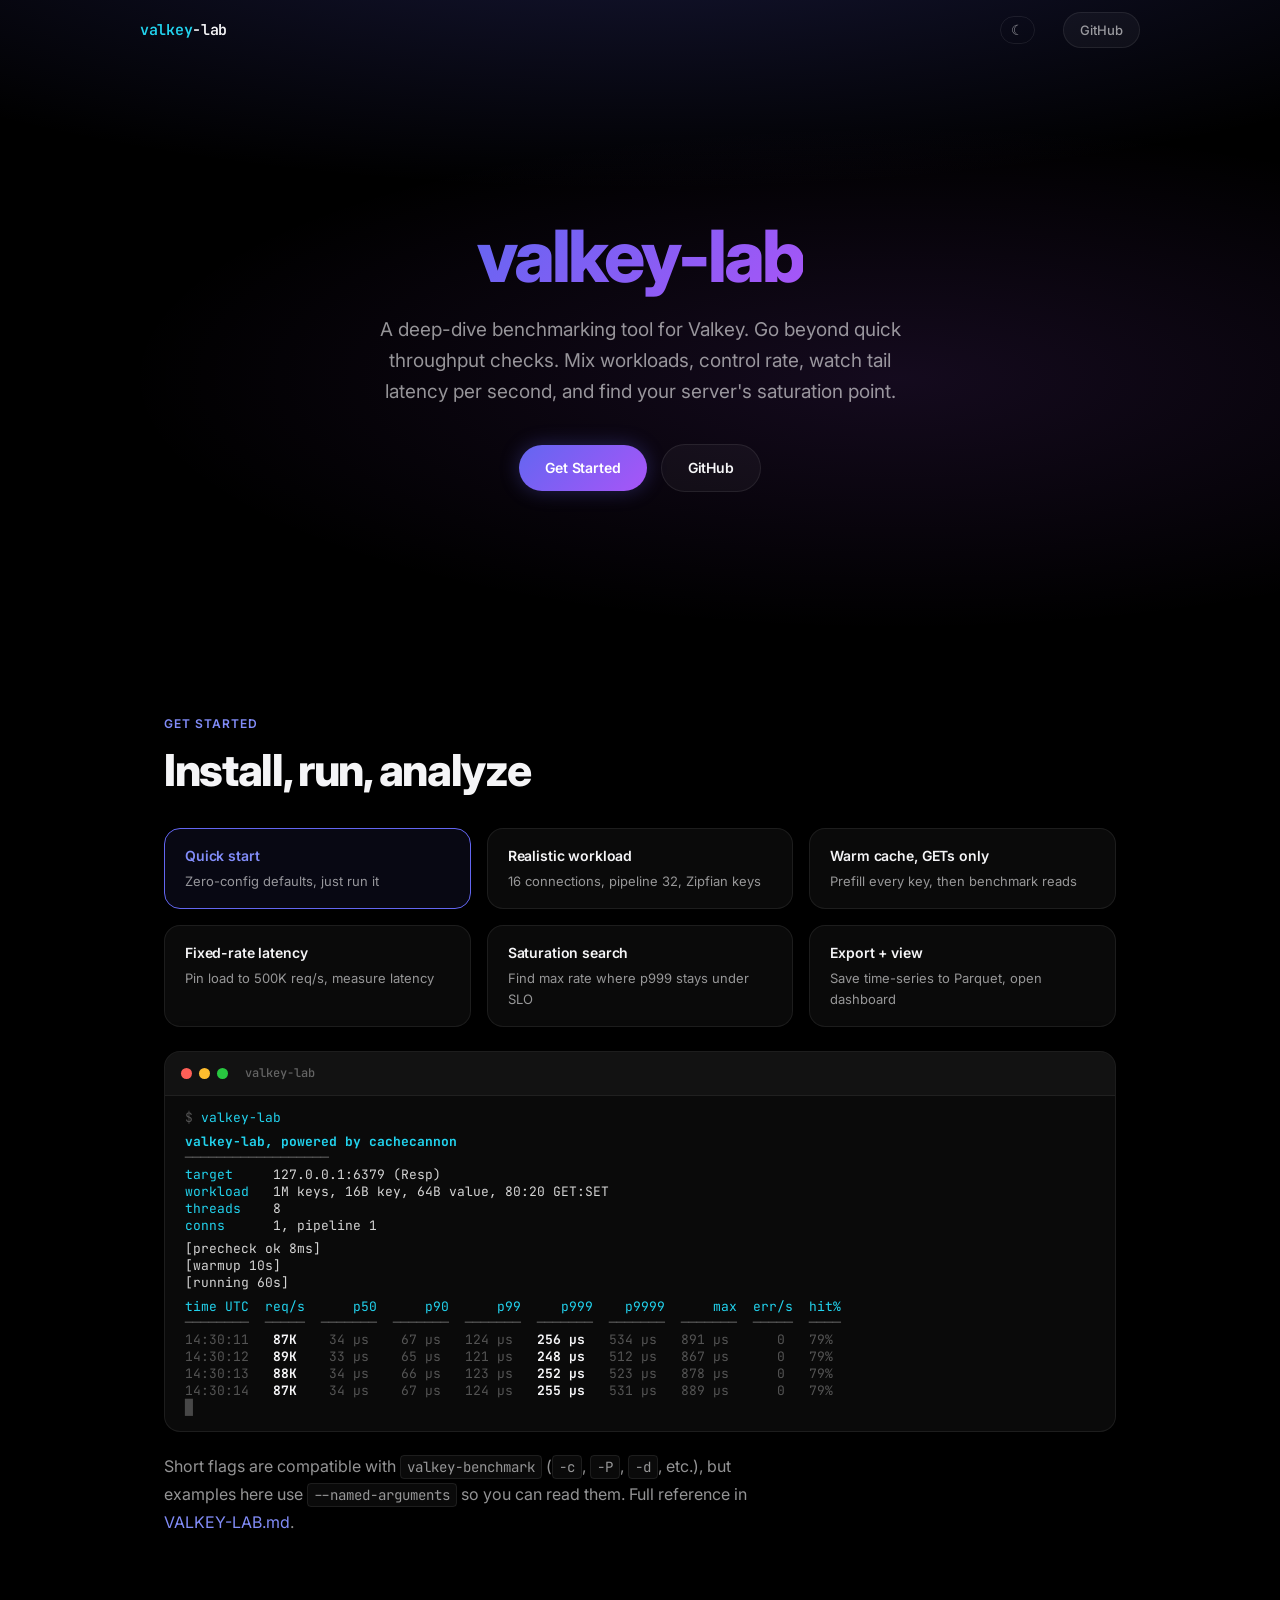
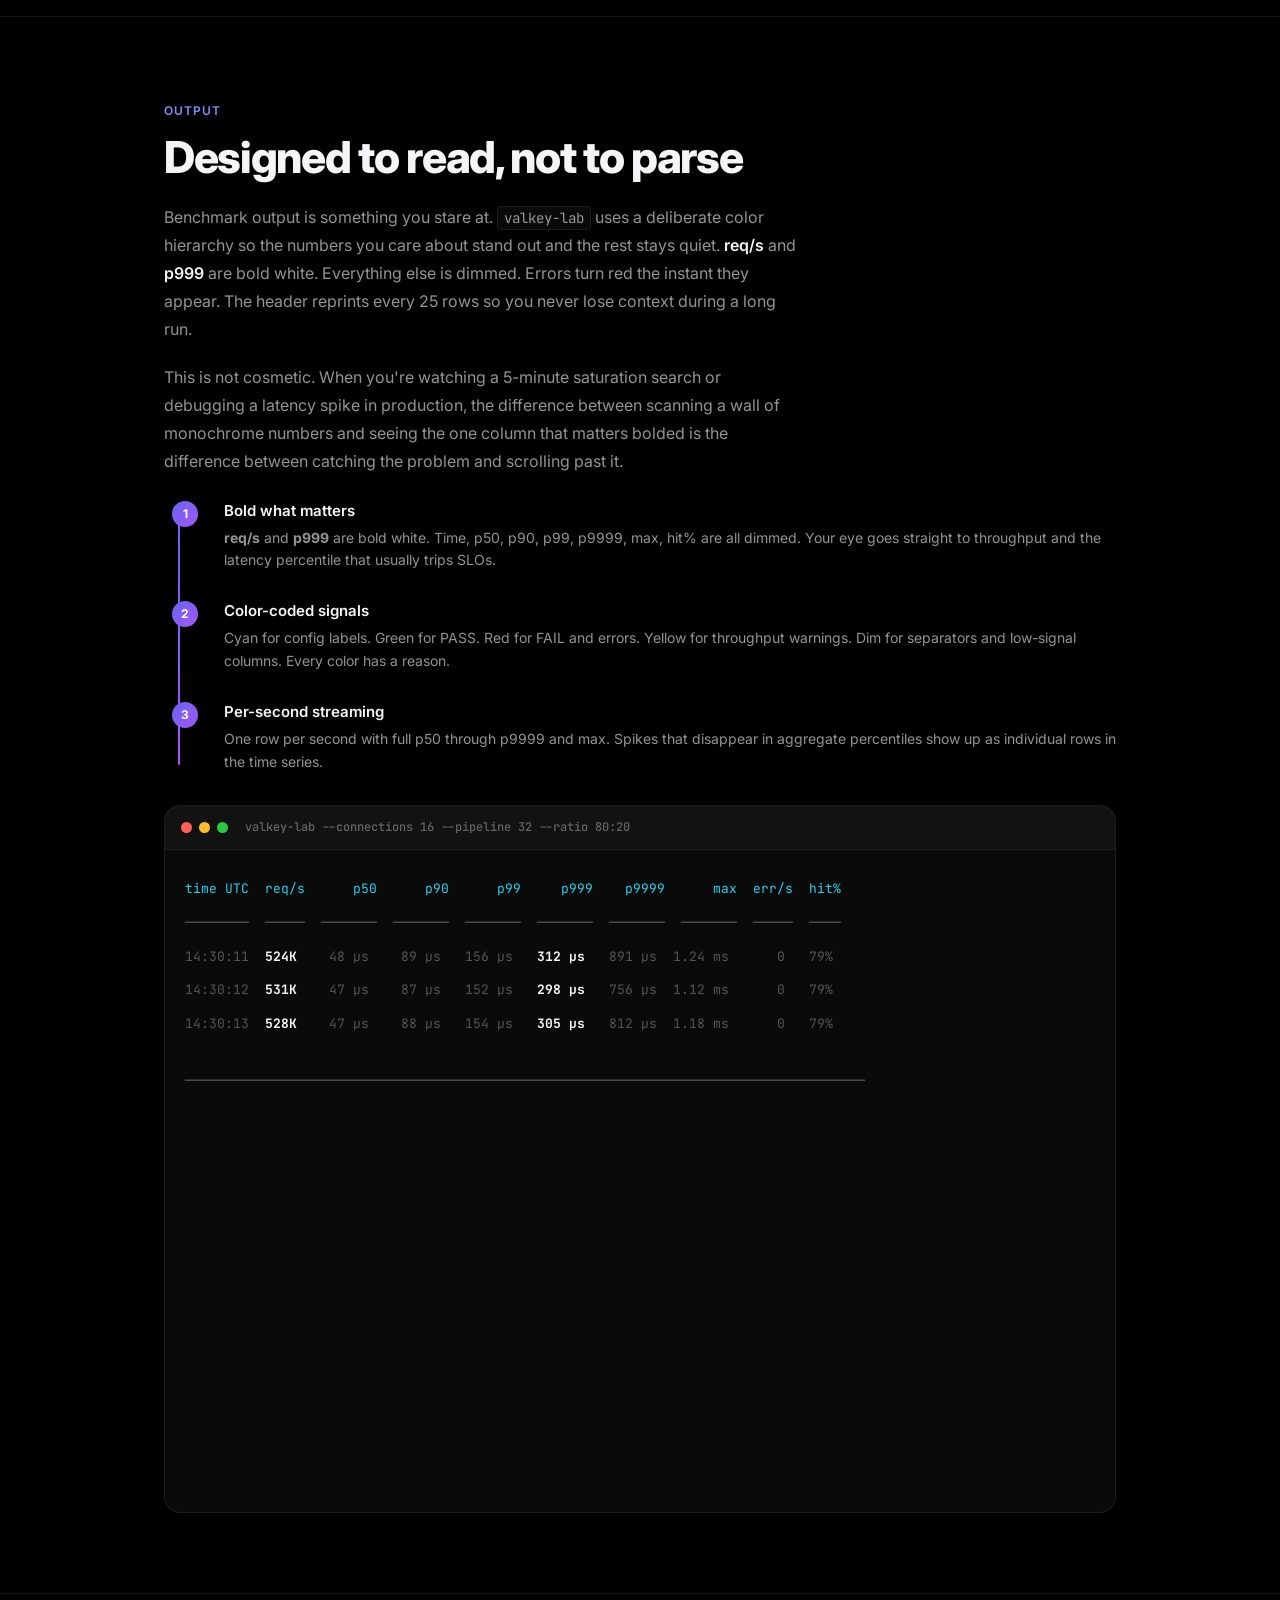
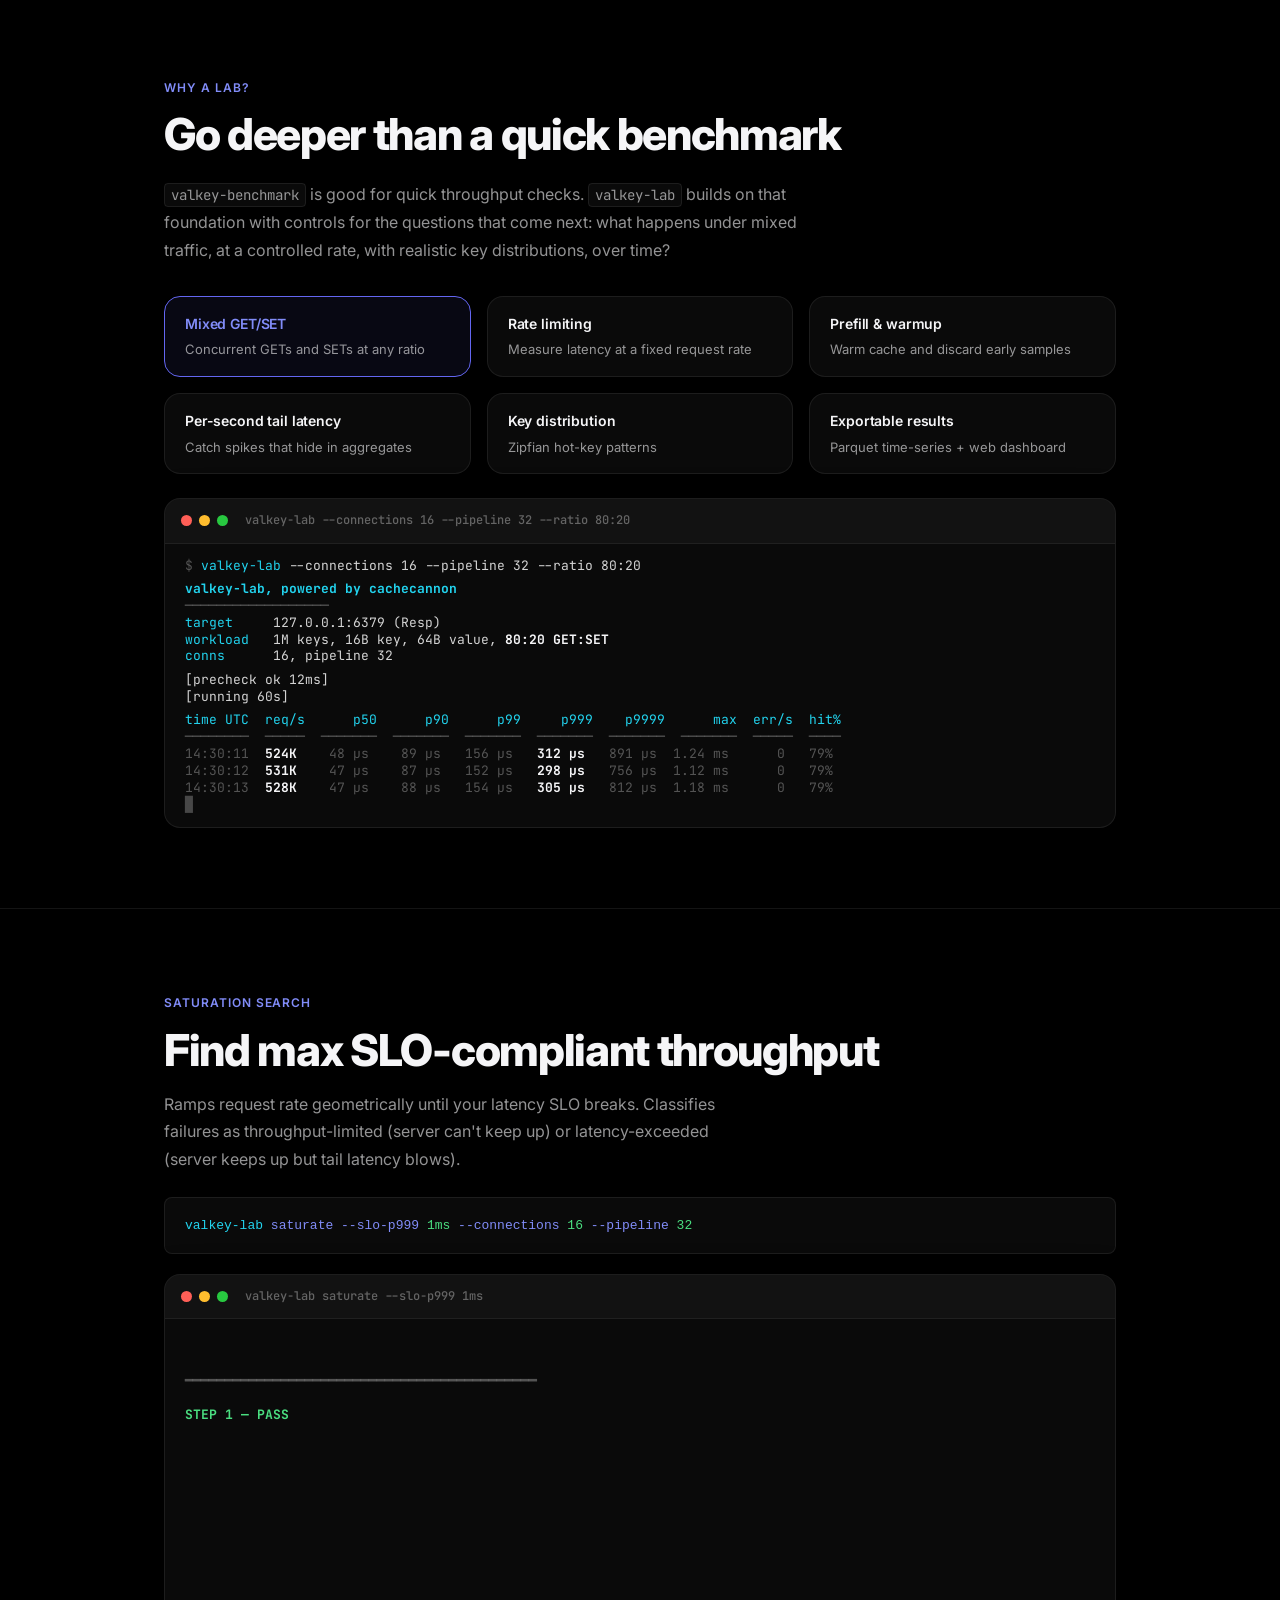
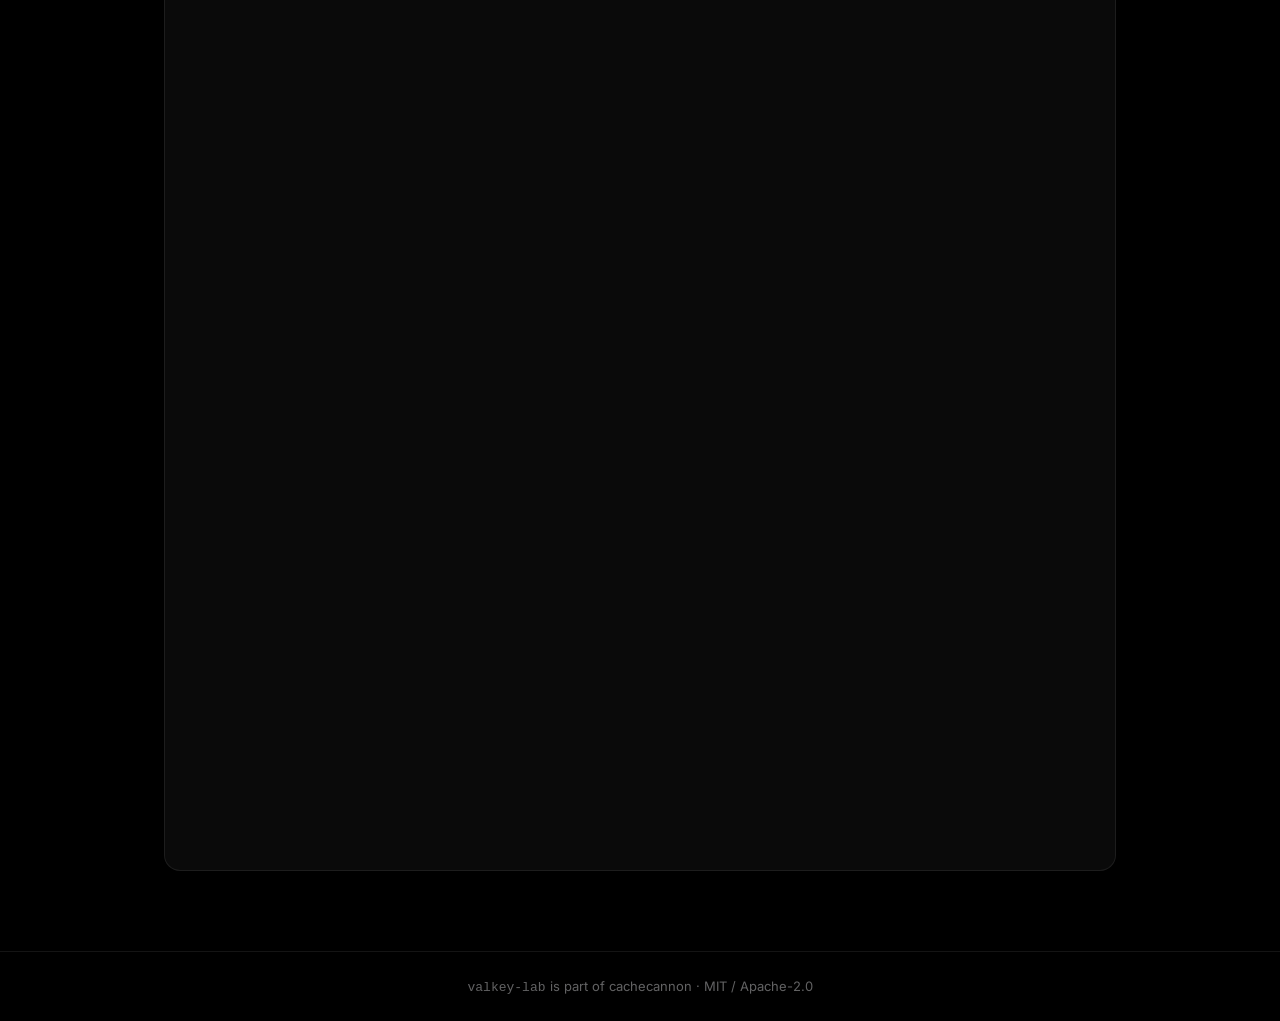
==== docs/index.html @ ae6a19c8 "restore nav with logo, theme toggle, and GitHub link (no section links)" ====
<!DOCTYPE html>
<html lang="en" data-theme="dark">
<head>
  <meta charset="UTF-8" />
  <meta name="viewport" content="width=device-width, initial-scale=1.0" />
  <title>valkey-lab</title>
  <link rel="icon" type="image/png" sizes="32x32" href="favicon.png" />
  <meta name="description" content="Deep-dive benchmarking tool for Valkey. Mixed workloads, rate control, saturation search, per-second tail latency, and exportable results." />
  <link rel="preconnect" href="https://fonts.googleapis.com" />
  <link rel="preconnect" href="https://fonts.gstatic.com" crossorigin />
  <link href="https://fonts.googleapis.com/css2?family=Inter:wght@400;500;600;700;800&family=JetBrains+Mono:wght@400;500;600;700&display=swap" rel="stylesheet" />
  <link rel="stylesheet" href="styles.css" />
</head>
<body>

<!-- Nav -->
<nav class="nav" id="nav">
  <div class="nav-inner">
    <a href="#" class="nav-logo"><span class="accent">valkey</span>-lab</a>
    <div class="nav-links">
      <button id="theme-toggle" aria-label="Toggle theme">&#9790;</button>
      <a href="https://github.com/cachecannon/cachecannon" class="nav-github" target="_blank" rel="noopener">GitHub</a>
    </div>
  </div>
</nav>

<!-- ============ Hero ============ -->
<section class="hero">
  <div class="hero-gradient"></div>
  <div class="hero-content">
    <h1 class="fade-up"><span class="gradient-text">valkey-lab</span></h1>
    <p class="hero-subtitle fade-up">
      A deep-dive benchmarking tool for Valkey.
      Go beyond quick throughput checks. Mix workloads, control rate,
      watch tail latency per second, and find your server's saturation point.
    </p>
    <div class="hero-actions fade-up">
      <a href="#try-it" class="btn btn-primary">Get Started</a>
      <a href="https://github.com/cachecannon/cachecannon" class="btn btn-secondary" target="_blank" rel="noopener">GitHub</a>
    </div>
  </div>
</section>

<!-- ============ Try It ============ -->
<section class="section" id="try-it">
  <div class="container">
    <span class="section-tag fade-up">Get Started</span>
    <h2 class="section-title fade-up">Install, run, analyze</h2>

    <!-- Scenario picker cards -->
    <div class="bento-grid scenario-grid" style="margin-top: 2rem;">
      <div class="bento-card scenario-card active fade-up" data-scenario="default">
        <h3>Quick start</h3>
        <p>Zero-config defaults, just run it</p>
      </div>
      <div class="bento-card scenario-card fade-up" data-scenario="zipf">
        <h3>Realistic workload</h3>
        <p>16 connections, pipeline 32, Zipfian keys</p>
      </div>
      <div class="bento-card scenario-card fade-up" data-scenario="prefill">
        <h3>Warm cache, GETs only</h3>
        <p>Prefill every key, then benchmark reads</p>
      </div>
      <div class="bento-card scenario-card fade-up" data-scenario="ratelimit">
        <h3>Fixed-rate latency</h3>
        <p>Pin load to 500K req/s, measure latency</p>
      </div>
      <div class="bento-card scenario-card fade-up" data-scenario="saturate">
        <h3>Saturation search</h3>
        <p>Find max rate where p999 stays under SLO</p>
      </div>
      <div class="bento-card scenario-card fade-up" data-scenario="export">
        <h3>Export + view</h3>
        <p>Save time-series to Parquet, open dashboard</p>
      </div>
    </div>

    <!-- Interactive terminal (content swapped by JS) -->
    <div class="terminal fade-up" id="scenario-terminal" style="margin-top: 1.5rem;">
      <div class="terminal-bar">
        <span class="terminal-dot r"></span>
        <span class="terminal-dot y"></span>
        <span class="terminal-dot g"></span>
        <span class="terminal-title" id="scenario-title">~/bench</span>
      </div>
      <div class="terminal-body" id="scenario-body"></div>
    </div>

    <div class="prose fade-up" style="margin-top: 1.25rem;">
      <p>
        Short flags are compatible with <code>valkey-benchmark</code> (<code>-c</code>,
        <code>-P</code>, <code>-d</code>, etc.), but examples here use
        <code>--named-arguments</code> so you can read them. Full reference in
        <a href="https://github.com/ksmotiv8/cachecannon/blob/rename-valkey-lab/VALKEY-LAB.md" style="color: var(--accent-light);">VALKEY-LAB.md</a>.
      </p>
    </div>
  </div>
</section>

<div class="divider"></div>

<!-- ============ Output: Designed to Read ============ -->
<section class="section" id="output">
  <div class="container">
    <span class="section-tag fade-up">Output</span>
    <h2 class="section-title fade-up">Designed to read, not to parse</h2>

    <div class="prose fade-up" style="margin-top: 1.25rem;">
      <p>
        Benchmark output is something you stare at. <code>valkey-lab</code> uses a deliberate
        color hierarchy so the numbers you care about stand out and the rest stays
        quiet. <strong>req/s</strong> and <strong>p999</strong> are bold white.
        Everything else is dimmed. Errors turn red the instant they appear.
        The header reprints every 25 rows so you never lose context during a long run.
      </p>
      <p>
        This is not cosmetic. When you're watching a 5-minute saturation search or
        debugging a latency spike in production, the difference between scanning
        a wall of monochrome numbers and seeing the one column that matters bolded
        is the difference between catching the problem and scrolling past it.
      </p>
    </div>

    <div class="step-timeline fade-up">
      <div class="step-item" data-step="1">
        <h3>Bold what matters</h3>
        <p><strong>req/s</strong> and <strong>p999</strong> are bold white. Time, p50, p90, p99, p9999, max, hit% are all dimmed. Your eye goes straight to throughput and the latency percentile that usually trips SLOs.</p>
      </div>
      <div class="step-item" data-step="2">
        <h3>Color-coded signals</h3>
        <p>Cyan for config labels. Green for PASS. Red for FAIL and errors. Yellow for throughput warnings. Dim for separators and low-signal columns. Every color has a reason.</p>
      </div>
      <div class="step-item" data-step="3">
        <h3>Per-second streaming</h3>
        <p>One row per second with full p50 through p9999 and max. Spikes that disappear in aggregate percentiles show up as individual rows in the time series.</p>
      </div>
    </div>

    <div class="terminal fade-up" data-animate style="margin-top: 2rem;">
      <div class="terminal-bar">
        <span class="terminal-dot r"></span>
        <span class="terminal-dot y"></span>
        <span class="terminal-dot g"></span>
        <span class="terminal-title">valkey-lab --connections 16 --pipeline 32 --ratio 80:20</span>
      </div>
      <div class="terminal-body">
<span class="line med"><span class="t-cyan">time UTC  req/s      p50      p90      p99     p999    p9999      max  err/s  hit%</span></span>
<span class="line med"><span class="t-dim">────────  ─────  ───────  ───────  ───────  ───────  ───────  ───────  ─────  ────</span></span>
<span class="line med"><span class="t-dim">14:30:11</span>  <span class="t-bold">524K</span>  <span class="t-dim">  48 µs</span>  <span class="t-dim">  89 µs</span>  <span class="t-dim"> 156 µs</span>  <span class="t-bold"> 312 µs</span>  <span class="t-dim"> 891 µs</span>  <span class="t-dim">1.24 ms</span>  <span class="t-dim">    0</span>  <span class="t-dim"> 79%</span></span>
<span class="line med"><span class="t-dim">14:30:12</span>  <span class="t-bold">531K</span>  <span class="t-dim">  47 µs</span>  <span class="t-dim">  87 µs</span>  <span class="t-dim"> 152 µs</span>  <span class="t-bold"> 298 µs</span>  <span class="t-dim"> 756 µs</span>  <span class="t-dim">1.12 ms</span>  <span class="t-dim">    0</span>  <span class="t-dim"> 79%</span></span>
<span class="line med"><span class="t-dim">14:30:13</span>  <span class="t-bold">528K</span>  <span class="t-dim">  47 µs</span>  <span class="t-dim">  88 µs</span>  <span class="t-dim"> 154 µs</span>  <span class="t-bold"> 305 µs</span>  <span class="t-dim"> 812 µs</span>  <span class="t-dim">1.18 ms</span>  <span class="t-dim">    0</span>  <span class="t-dim"> 79%</span></span>
<span class="line med"></span>
<span class="line slow"><span class="t-dim">─────────────────────────────────────────────────────────────────────────────────────</span></span>
<span class="line slow"><span class="t-bold">RESULTS (60s)</span></span>
<span class="line slow"><span class="t-dim">─────────────────────────────────────────────────────────────────────────────────────</span></span>
<span class="line slow"><span class="t-cyan">throughput</span>   <span class="t-bold">531K req/s</span>, 0% errors</span>
<span class="line slow"><span class="t-cyan">bandwidth</span>    <span class="t-dim">684 Mbps RX, 312 Mbps TX</span></span>
<span class="line slow"></span>
<span class="line slow"><span class="t-cyan">hit rate</span>     <span class="t-dim">79.3% (25.2M hit, 6.6M miss)</span></span>
<span class="line slow"></span>
<span class="line slow"><span class="t-cyan">latency       p50       p90       p99      p999     p9999       max</span></span>
<span class="line slow"><span class="t-cyan">GET</span>        <span class="t-dim">47 µs</span>     <span class="t-dim">87 µs</span>    <span class="t-dim">154 µs</span>    <span class="t-bold">301 µs</span>    <span class="t-dim">756 µs</span>   <span class="t-dim">1.12 ms</span></span>
<span class="line slow"><span class="t-cyan">SET</span>        <span class="t-dim">52 µs</span>     <span class="t-dim">94 µs</span>    <span class="t-dim">167 µs</span>    <span class="t-bold">334 µs</span>    <span class="t-dim">891 µs</span>   <span class="t-dim">1.45 ms</span></span>
<span class="line slow"></span>
<span class="line slow"><span class="t-cyan">connections</span>  <span class="t-dim">16 active, 0 failed</span></span>
      </div>
    </div>
  </div>
</section>

<div class="divider"></div>

<!-- ============ Deep Dive Capabilities ============ -->
<section class="section" id="deep-dive">
  <div class="container">
    <span class="section-tag fade-up">Why a lab?</span>
    <h2 class="section-title fade-up">Go deeper than a quick benchmark</h2>

    <div class="prose fade-up" style="margin-top: 1.25rem;">
      <p>
        <code>valkey-benchmark</code> is good for quick throughput checks.
        <code>valkey-lab</code> builds on that foundation with controls for the questions that
        come next: what happens under mixed traffic, at a controlled rate,
        with realistic key distributions, over time?
      </p>
    </div>

    <div class="bento-grid scenario-grid" style="margin-top: 2rem;">
      <div class="bento-card scenario-card active fade-up" data-feature="mixed">
        <h3>Mixed GET/SET</h3>
        <p>Concurrent GETs and SETs at any ratio</p>
      </div>
      <div class="bento-card scenario-card fade-up" data-feature="ratelimit">
        <h3>Rate limiting</h3>
        <p>Measure latency at a fixed request rate</p>
      </div>
      <div class="bento-card scenario-card fade-up" data-feature="prefill">
        <h3>Prefill &amp; warmup</h3>
        <p>Warm cache and discard early samples</p>
      </div>
      <div class="bento-card scenario-card fade-up" data-feature="taillatency">
        <h3>Per-second tail latency</h3>
        <p>Catch spikes that hide in aggregates</p>
      </div>
      <div class="bento-card scenario-card fade-up" data-feature="zipf">
        <h3>Key distribution</h3>
        <p>Zipfian hot-key patterns</p>
      </div>
      <div class="bento-card scenario-card fade-up" data-feature="parquet">
        <h3>Exportable results</h3>
        <p>Parquet time-series + web dashboard</p>
      </div>
    </div>

    <!-- Interactive terminal for features -->
    <div class="terminal fade-up" id="feature-terminal" style="margin-top: 1.5rem;">
      <div class="terminal-bar">
        <span class="terminal-dot r"></span>
        <span class="terminal-dot y"></span>
        <span class="terminal-dot g"></span>
        <span class="terminal-title" id="feature-title">valkey-lab --connections 16 --pipeline 32 --ratio 80:20</span>
      </div>
      <div class="terminal-body" id="feature-body"></div>
    </div>
  </div>
</section>

<div class="divider"></div>

<!-- ============ Saturation Search ============ -->
<section class="section" id="saturate">
  <div class="container">
    <span class="section-tag fade-up">Saturation Search</span>
    <h2 class="section-title fade-up">Find max SLO-compliant throughput</h2>
    <p class="section-subtitle fade-up">
      Ramps request rate geometrically until your latency SLO breaks.
      Classifies failures as throughput-limited (server can't keep up)
      or latency-exceeded (server keeps up but tail latency blows).
    </p>

    <div class="code-block fade-up" style="margin-top: 1.5rem;">
      <pre><code><span class="cmd">valkey-lab</span> <span class="flag">saturate</span> <span class="flag">--slo-p999</span> <span class="value">1ms</span> <span class="flag">--connections</span> <span class="value">16</span> <span class="flag">--pipeline</span> <span class="value">32</span></code></pre>
    </div>

    <div class="terminal fade-up" data-animate style="margin-top: 1.25rem;">
      <div class="terminal-bar">
        <span class="terminal-dot r"></span>
        <span class="terminal-dot y"></span>
        <span class="terminal-dot g"></span>
        <span class="terminal-title">valkey-lab saturate --slo-p999 1ms</span>
      </div>
      <div class="terminal-body">
<span class="line slow"></span>
<span class="line slow"><span class="t-dim">━━━━━━━━━━━━━━━━━━━━━━━━━━━━━━━━━━━━━━━━━━━━</span></span>
<span class="line slow"><span class="t-green">STEP 1 — PASS</span></span>
<span class="line slow"></span>
<span class="line slow">SLO:    500K @ p999 ≤ 1ms</span>
<span class="line slow">Result: <span class="t-bold">498K</span> @ p999=<span class="t-bold">312 µs</span></span>
<span class="line slow"><span class="t-dim">Headroom: 69%</span></span>
<span class="line slow"><span class="t-dim">━━━━━━━━━━━━━━━━━━━━━━━━━━━━━━━━━━━━━━━━━━━━</span></span>
<span class="line slow"></span>
<span class="line slow"><span class="t-dim">━━━━━━━━━━━━━━━━━━━━━━━━━━━━━━━━━━━━━━━━━━━━</span></span>
<span class="line slow"><span class="t-green">STEP 2 — PASS</span></span>
<span class="line slow"></span>
<span class="line slow">SLO:    525K @ p999 ≤ 1ms</span>
<span class="line slow">Result: <span class="t-bold">523K</span> @ p999=<span class="t-bold">445 µs</span></span>
<span class="line slow"><span class="t-dim">Headroom: 55%</span></span>
<span class="line slow"><span class="t-dim">━━━━━━━━━━━━━━━━━━━━━━━━━━━━━━━━━━━━━━━━━━━━</span></span>
<span class="line slow"></span>
<span class="line slow"><span class="t-dim">━━━━━━━━━━━━━━━━━━━━━━━━━━━━━━━━━━━━━━━━━━━━</span></span>
<span class="line slow"><span class="t-red">STEP 3 — FAIL — Throughput Limited</span></span>
<span class="line slow"></span>
<span class="line slow">SLO:    551K @ p999 ≤ 1ms</span>
<span class="line slow">Result: <span class="t-bold">412K</span> @ p999=<span class="t-bold">845 µs</span></span>
<span class="line slow"><span class="t-yellow">Throughput: 75% (need 90%)</span></span>
<span class="line slow"><span class="t-dim">━━━━━━━━━━━━━━━━━━━━━━━━━━━━━━━━━━━━━━━━━━━━</span></span>
<span class="line slow"></span>
<span class="line slow"><span class="t-dim">━━━━━━━━━━━━━━━━━━━━━━━━━━━━━━━━━━━━━━━━━━━━</span></span>
<span class="line slow"><span class="t-red">STEP 4 — FAIL — Latency Exceeded</span></span>
<span class="line slow"></span>
<span class="line slow">SLO:    579K @ p999 ≤ 1ms</span>
<span class="line slow">Result: <span class="t-bold">401K</span> @ p999=<span class="t-bold">3.40 ms</span></span>
<span class="line slow"><span class="t-red">Latency: p999 3400us > 1000us SLO</span></span>
<span class="line slow"><span class="t-dim">━━━━━━━━━━━━━━━━━━━━━━━━━━━━━━━━━━━━━━━━━━━━</span></span>
<span class="line slow"></span>
<span class="line slow"><span class="t-dim">────────────────────────────────────────────────────────</span></span>
<span class="line slow"><span class="t-green">MAX COMPLIANT THROUGHPUT: 525K req/s</span></span>
      </div>
    </div>
  </div>
</section>


<!-- Footer -->
<footer>
  <div class="container">
    <p><code>valkey-lab</code> is part of <a href="https://github.com/cachecannon/cachecannon">cachecannon</a> &middot; MIT / Apache-2.0</p>
  </div>
</footer>

<script src="script.js"></script>
</body>
</html>
---- docs/styles.css ----
/* ============================================
   valkey-lab — Product Page
   Adapted from Valkey-for-AI design system
   ============================================ */

:root {
  --bg:             #000;
  --bg-elevated:    #0a0a0a;
  --bg-card:        rgba(255,255,255,0.04);
  --bg-card-hover:  rgba(255,255,255,0.07);
  --border:         rgba(255,255,255,0.08);
  --border-hover:   rgba(255,255,255,0.15);
  --text-primary:   #f5f5f7;
  --text-secondary: rgba(245,245,247,0.6);
  --text-tertiary:  rgba(245,245,247,0.4);
  --accent:         #6366f1;
  --accent-light:   #818cf8;
  --gradient-1:     #6366f1;
  --gradient-2:     #a855f7;
  --gradient-3:     #ec4899;
  --green:          #4ade80;
  --red:            #f87171;
  --yellow:         #facc15;
  --cyan:           #22d3ee;

  --radius-sm: 8px;
  --radius-md: 16px;
  --radius-lg: 24px;

  --font: 'Inter', -apple-system, BlinkMacSystemFont, 'Segoe UI', sans-serif;
  --mono: 'JetBrains Mono', 'Fira Code', 'Cascadia Code', monospace;
  --transition: 0.3s cubic-bezier(0.4, 0, 0.2, 1);
  --transition-slow: 0.6s cubic-bezier(0.4, 0, 0.2, 1);
}

[data-theme="light"] {
  --bg:             #fafafa;
  --bg-elevated:    #f5f5f5;
  --bg-card:        rgba(0,0,0,0.03);
  --bg-card-hover:  rgba(0,0,0,0.06);
  --border:         rgba(0,0,0,0.08);
  --border-hover:   rgba(0,0,0,0.15);
  --text-primary:   #1d1d1f;
  --text-secondary: rgba(29,29,31,0.6);
  --text-tertiary:  rgba(29,29,31,0.4);
}

/* ---- Reset ---- */
*, *::before, *::after { box-sizing: border-box; margin: 0; padding: 0; }
html { scroll-behavior: smooth; -webkit-font-smoothing: antialiased; }
body {
  font-family: var(--font);
  background: var(--bg);
  color: var(--text-primary);
  line-height: 1.6;
  overflow-x: hidden;
}
a { color: inherit; text-decoration: none; }
a:hover { text-decoration: none; }

/* ---- Layout ---- */
.container { max-width: 1000px; margin: 0 auto; padding: 0 24px; }
.section { padding: 80px 0; }

/* ---- Animations ---- */
@keyframes gradientShift {
  0%, 100% { background-position: 0% 50%; }
  50% { background-position: 100% 50%; }
}
@keyframes pulse {
  0%, 100% { opacity: 0.4; }
  50% { opacity: 0.7; }
}
.fade-up {
  opacity: 0;
  transform: translateY(24px);
  transition: opacity var(--transition-slow), transform var(--transition-slow);
}
.fade-up.visible { opacity: 1; transform: translateY(0); }

/* ---- Nav ---- */
.nav {
  position: fixed; top: 0; left: 0; right: 0; z-index: 1000;
  padding: 0 24px;
  transition: var(--transition);
}
.nav.scrolled {
  background: rgba(0,0,0,0.72);
  backdrop-filter: saturate(180%) blur(20px);
  -webkit-backdrop-filter: saturate(180%) blur(20px);
  border-bottom: 1px solid var(--border);
}
[data-theme="light"] .nav.scrolled {
  background: rgba(250,250,250,0.8);
}
.nav-inner {
  max-width: 1000px; margin: 0 auto;
  display: flex; align-items: center; justify-content: space-between;
  height: 60px;
}
.nav-logo {
  font-family: var(--mono); font-size: 15px; font-weight: 600;
  color: var(--text-primary); letter-spacing: -0.02em;
}
.nav-logo .accent { color: var(--cyan); }
.nav-links { display: flex; align-items: center; gap: 28px; }
.nav-links a {
  font-size: 13px; font-weight: 500; color: var(--text-secondary);
  transition: color var(--transition);
}
.nav-links a:hover { color: var(--text-primary); }
.nav-github {
  display: inline-flex; align-items: center; gap: 6px;
  background: var(--bg-card); border: 1px solid var(--border);
  padding: 7px 16px; border-radius: 100px; font-size: 13px;
  transition: all var(--transition);
}
.nav-github:hover { background: var(--bg-card-hover); border-color: var(--border-hover); }
#theme-toggle {
  background: none; border: 1px solid var(--border); color: var(--text-secondary);
  cursor: pointer; padding: 5px 10px; border-radius: 100px; font-size: 14px;
  transition: all var(--transition);
}
#theme-toggle:hover { border-color: var(--border-hover); color: var(--text-primary); }

/* ---- Hero ---- */
.hero {
  position: relative;
  min-height: 70vh;
  display: flex; align-items: center; justify-content: center;
  padding: 120px 24px 40px;
  text-align: center;
  overflow: hidden;
}
.hero-gradient {
  position: absolute; inset: 0;
  background:
    radial-gradient(ellipse 80% 50% at 50% -20%, rgba(99,102,241,0.25), transparent),
    radial-gradient(ellipse 60% 40% at 70% 60%, rgba(168,85,247,0.12), transparent);
  animation: pulse 8s ease-in-out infinite;
}
.hero-content { position: relative; z-index: 1; max-width: 700px; }
.hero-badge {
  display: inline-flex; align-items: center; gap: 8px;
  padding: 7px 18px; background: var(--bg-card); border: 1px solid var(--border);
  border-radius: 100px; font-size: 12px; font-weight: 500;
  color: var(--text-secondary); letter-spacing: 0.02em; margin-bottom: 28px;
}
.hero h1 {
  font-size: clamp(40px, 7vw, 72px);
  font-weight: 800;
  letter-spacing: -0.04em;
  line-height: 1.05;
  margin-bottom: 20px;
}
.gradient-text {
  background: linear-gradient(135deg, var(--gradient-1), var(--gradient-2), var(--gradient-3));
  background-size: 200% 200%;
  -webkit-background-clip: text; background-clip: text;
  -webkit-text-fill-color: transparent;
  animation: gradientShift 6s ease-in-out infinite;
}
.hero-subtitle {
  font-size: clamp(16px, 2vw, 19px);
  color: var(--text-secondary);
  max-width: 560px; margin: 0 auto 36px;
  line-height: 1.65; font-weight: 400;
}
.hero-actions {
  display: flex; align-items: center; justify-content: center;
  gap: 14px; flex-wrap: wrap;
}

/* ---- Buttons ---- */
.btn {
  display: inline-flex; align-items: center; gap: 8px;
  padding: 12px 26px; border-radius: 100px; font-size: 14px; font-weight: 600;
  border: none; cursor: pointer; letter-spacing: -0.01em;
  transition: all var(--transition);
}
.btn:hover { transform: translateY(-2px); }
.btn-primary {
  background: linear-gradient(135deg, var(--gradient-1), var(--gradient-2));
  color: white;
  box-shadow: 0 0 20px rgba(99,102,241,0.3);
}
.btn-primary:hover { box-shadow: 0 0 30px rgba(99,102,241,0.45); }
.btn-secondary {
  background: var(--bg-card); color: var(--text-primary);
  border: 1px solid var(--border);
}
.btn-secondary:hover { border-color: var(--border-hover); }

/* ---- Section headings ---- */
.section-tag {
  display: inline-block; font-size: 12px; font-weight: 600;
  letter-spacing: 0.08em; text-transform: uppercase;
  color: var(--accent-light); margin-bottom: 12px;
}
.section-title {
  font-size: clamp(28px, 4vw, 44px); font-weight: 800;
  letter-spacing: -0.03em; line-height: 1.15; margin-bottom: 16px;
}
.section-subtitle {
  color: var(--text-secondary); max-width: 600px;
  font-size: 16px; line-height: 1.7;
}

/* ---- Writeup / prose ---- */
.prose { max-width: 640px; }
.prose p {
  color: var(--text-secondary); font-size: 16px; line-height: 1.75;
  margin-bottom: 1.25rem;
}
.prose p:last-child { margin-bottom: 0; }
.prose strong { color: var(--text-primary); font-weight: 600; }
.prose code {
  font-family: var(--mono); font-size: 0.88em;
  background: var(--bg-card); border: 1px solid var(--border);
  padding: 2px 6px; border-radius: 4px;
}

/* ---- Bento cards ---- */
.bento-grid {
  display: grid;
  grid-template-columns: repeat(3, 1fr);
  gap: 16px;
  margin-top: 2rem;
}
.bento-card {
  background: var(--bg-card);
  border: 1px solid var(--border);
  border-radius: var(--radius-md);
  padding: 24px;
  transition: all var(--transition);
}
.bento-card:hover {
  background: var(--bg-card-hover);
  border-color: var(--border-hover);
  transform: translateY(-2px);
}
.bento-card h3 {
  font-size: 16px; font-weight: 600; margin-bottom: 8px;
  letter-spacing: -0.01em;
}
.bento-card p {
  color: var(--text-secondary); font-size: 14px; line-height: 1.6;
}

/* ---- Timeline steps ---- */
.step-timeline {
  position: relative;
  padding-left: 36px;
  margin-top: 24px;
}
.step-timeline::before {
  content: '';
  position: absolute;
  left: 14px;
  top: 8px;
  bottom: 8px;
  width: 2px;
  background: linear-gradient(180deg, var(--gradient-1), var(--gradient-2));
  border-radius: 1px;
}
.step-item {
  position: relative;
  padding: 0 0 28px 24px;
}
.step-item:last-child { padding-bottom: 0; }
.step-item::before {
  content: attr(data-step);
  position: absolute;
  left: -28px;
  top: 2px;
  width: 26px;
  height: 26px;
  display: flex;
  align-items: center;
  justify-content: center;
  border-radius: 50%;
  background: linear-gradient(135deg, var(--gradient-1), var(--gradient-2));
  color: #fff;
  font-size: 12px;
  font-weight: 700;
  line-height: 1;
  z-index: 1;
}
.step-item h3 {
  font-size: 15px;
  font-weight: 600;
  margin-bottom: 4px;
}
.step-item p {
  color: var(--text-secondary);
  font-size: 14px;
  line-height: 1.6;
}

/* ---- Scenario picker cards ---- */
.scenario-card {
  cursor: pointer;
  user-select: none;
  padding: 16px 20px;
}
.scenario-card h3 { font-size: 14px; margin-bottom: 4px; }
.scenario-card p { font-size: 13px; }
.scenario-card.active {
  border-color: var(--accent);
  background: rgba(99,102,241,0.08);
}
.scenario-card.active h3 { color: var(--accent-light); }

/* ---- Terminal window ---- */
.terminal {
  background: #0a0a0a;
  border: 1px solid rgba(255,255,255,0.08);
  border-radius: var(--radius-md);
  overflow: hidden;
  box-shadow: 0 8px 32px rgba(0,0,0,0.6);
}
[data-theme="light"] .terminal {
  background: #1a1a1a;
  border-color: #333;
}
.terminal-bar {
  display: flex; align-items: center; gap: 7px;
  padding: 12px 16px;
  background: rgba(255,255,255,0.03);
  border-bottom: 1px solid rgba(255,255,255,0.06);
}
.terminal-dot { width: 11px; height: 11px; border-radius: 50%; }
.terminal-dot.r { background: #ff5f57; }
.terminal-dot.y { background: #ffbd2e; }
.terminal-dot.g { background: #28c840; }
.terminal-title {
  margin-left: 10px; font-family: var(--mono);
  font-size: 12px; color: rgba(255,255,255,0.35); font-weight: 500;
}
.terminal-body {
  padding: 14px 20px;
  font-family: var(--mono);
  font-size: 13px;
  line-height: 1.3;
  color: #d4d4d4;
  overflow-x: auto;
  white-space: pre;
  min-height: 40px;
}

/* Terminal color classes — exact match to clean.rs ANSI codes:
   \x1b[36m = CYAN   \x1b[2m = DIM   \x1b[1m = BOLD
   \x1b[32m = GREEN  \x1b[31m = RED   \x1b[33m = YELLOW */
.t-cyan   { color: #22d3ee; }
.t-dim    { color: rgba(255,255,255,0.3); }
.t-bold   { font-weight: 700; color: #f5f5f7; }
.t-green  { color: #4ade80; font-weight: 700; }
.t-red    { color: #f87171; font-weight: 700; }
.t-yellow { color: #facc15; font-weight: 700; }

/* Animated terminal lines */
.terminal-body .line {
  display: block;
  opacity: 0;
}
.terminal-body .line:empty {
  min-height: 0.5em;
}
.terminal-body .line.visible { opacity: 1; }

@keyframes typeLine {
  from { opacity: 0; transform: translateY(2px); }
  to   { opacity: 1; transform: translateY(0); }
}

.terminal-cursor::after {
  content: '\2588';
  animation: blink 1s step-end infinite;
  color: rgba(255,255,255,0.25);
}
@keyframes blink { 50% { opacity: 0; } }

/* ---- Comparison table ---- */
.table-wrapper {
  overflow-x: auto; margin-top: 2rem;
  background: var(--bg-card);
  border: 1px solid var(--border);
  border-radius: var(--radius-md);
}
.table-wrapper table { width: 100%; border-collapse: collapse; font-size: 14px; }
.table-wrapper th {
  text-align: left; padding: 12px 16px;
  background: rgba(255,255,255,0.02); font-weight: 600; font-size: 13px;
  border-bottom: 1px solid var(--border); color: var(--text-secondary);
}
.table-wrapper td {
  padding: 10px 16px; border-bottom: 1px solid var(--border);
  color: var(--text-secondary);
}
.table-wrapper tr:last-child td { border-bottom: none; }
.check { color: var(--green); font-weight: 700; }
.cross { color: var(--text-tertiary); }

/* ---- Code block ---- */
.code-block {
  background: var(--bg-card);
  border: 1px solid var(--border);
  border-radius: var(--radius-sm);
  overflow-x: auto; margin-top: 1.25rem;
}
.code-block pre {
  margin: 0; padding: 16px 20px;
  font-family: var(--mono); font-size: 13px;
  line-height: 1.7; color: var(--text-primary);
}
.code-block .comment { color: var(--text-tertiary); }
.code-block .cmd     { color: var(--cyan); }
.code-block .flag    { color: var(--accent-light); }
.code-block .value   { color: var(--green); }

/* ---- Divider ---- */
.divider { height: 1px; background: var(--border); }

/* ---- CTA ---- */
.cta-section { text-align: center; }
.cta-actions { display: flex; gap: 14px; justify-content: center; flex-wrap: wrap; margin-top: 1.5rem; }

/* ---- Footer ---- */
footer {
  border-top: 1px solid var(--border);
  padding: 24px 0; text-align: center;
  color: var(--text-tertiary); font-size: 13px;
}
footer a { color: var(--text-tertiary); transition: color var(--transition); }
footer a:hover { color: var(--accent-light); }

/* ---- Responsive ---- */
@media (max-width: 768px) {
  .section { padding: 56px 0; }
  .nav-links a:not(.nav-github):not(#theme-toggle) { display: none; }
  .bento-grid { grid-template-columns: 1fr; }
  .terminal-body { font-size: 11px; padding: 14px 16px; }
  .hero { min-height: 60vh; padding-top: 100px; }
}
@media (max-width: 480px) {
  .bento-grid { gap: 12px; }
  .terminal-body { font-size: 10px; }
}
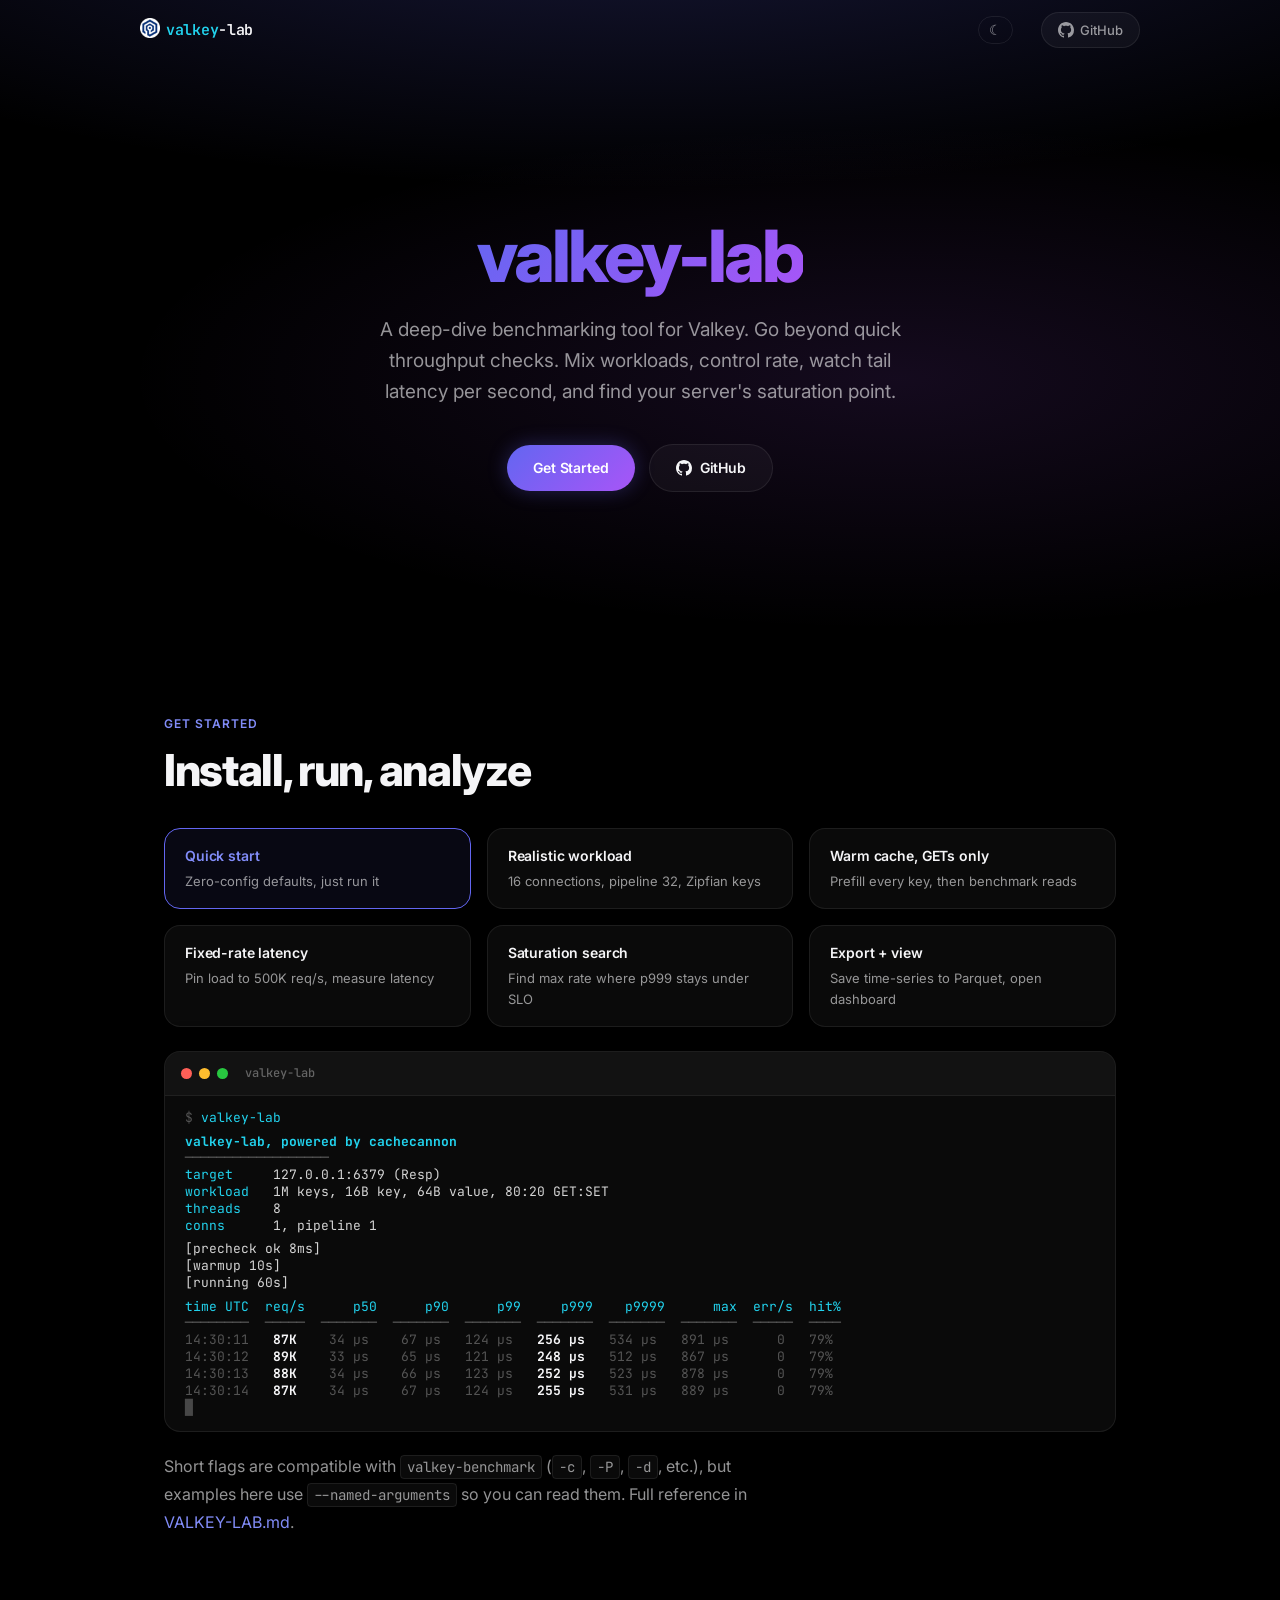
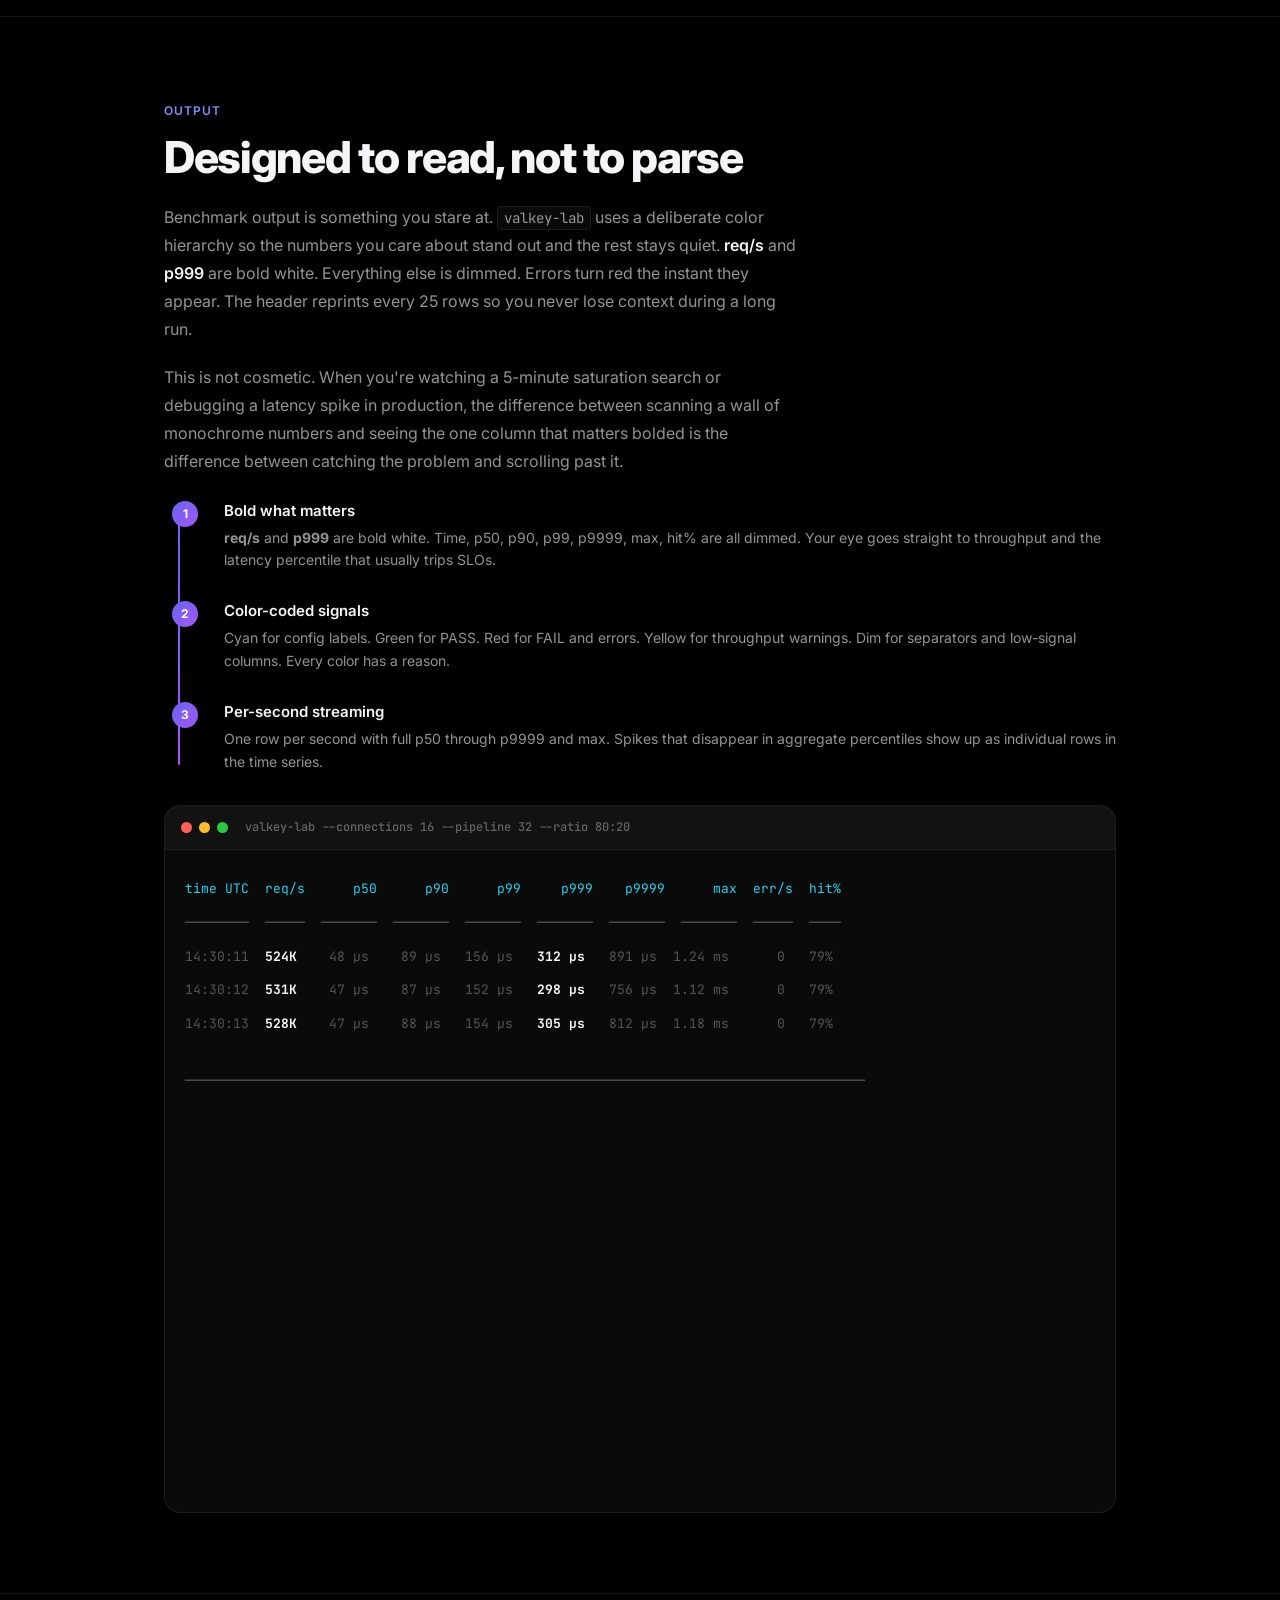
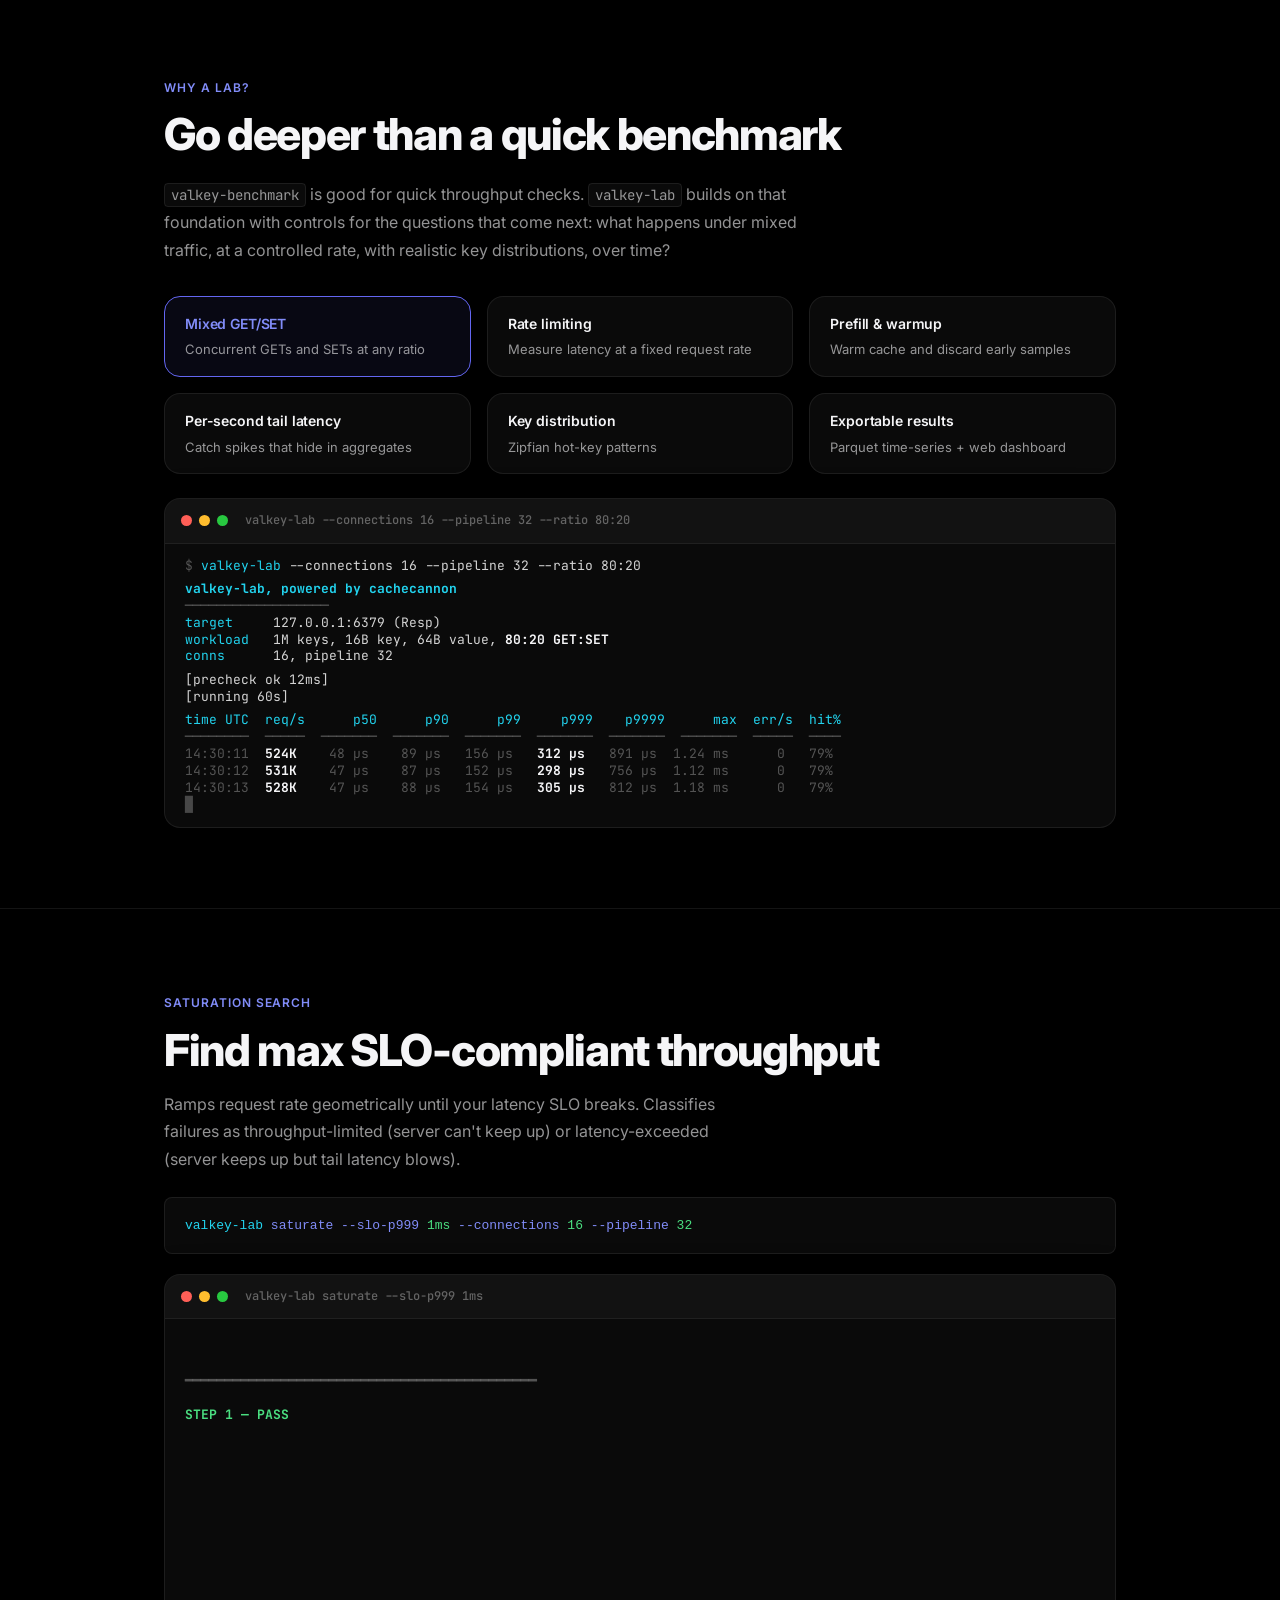
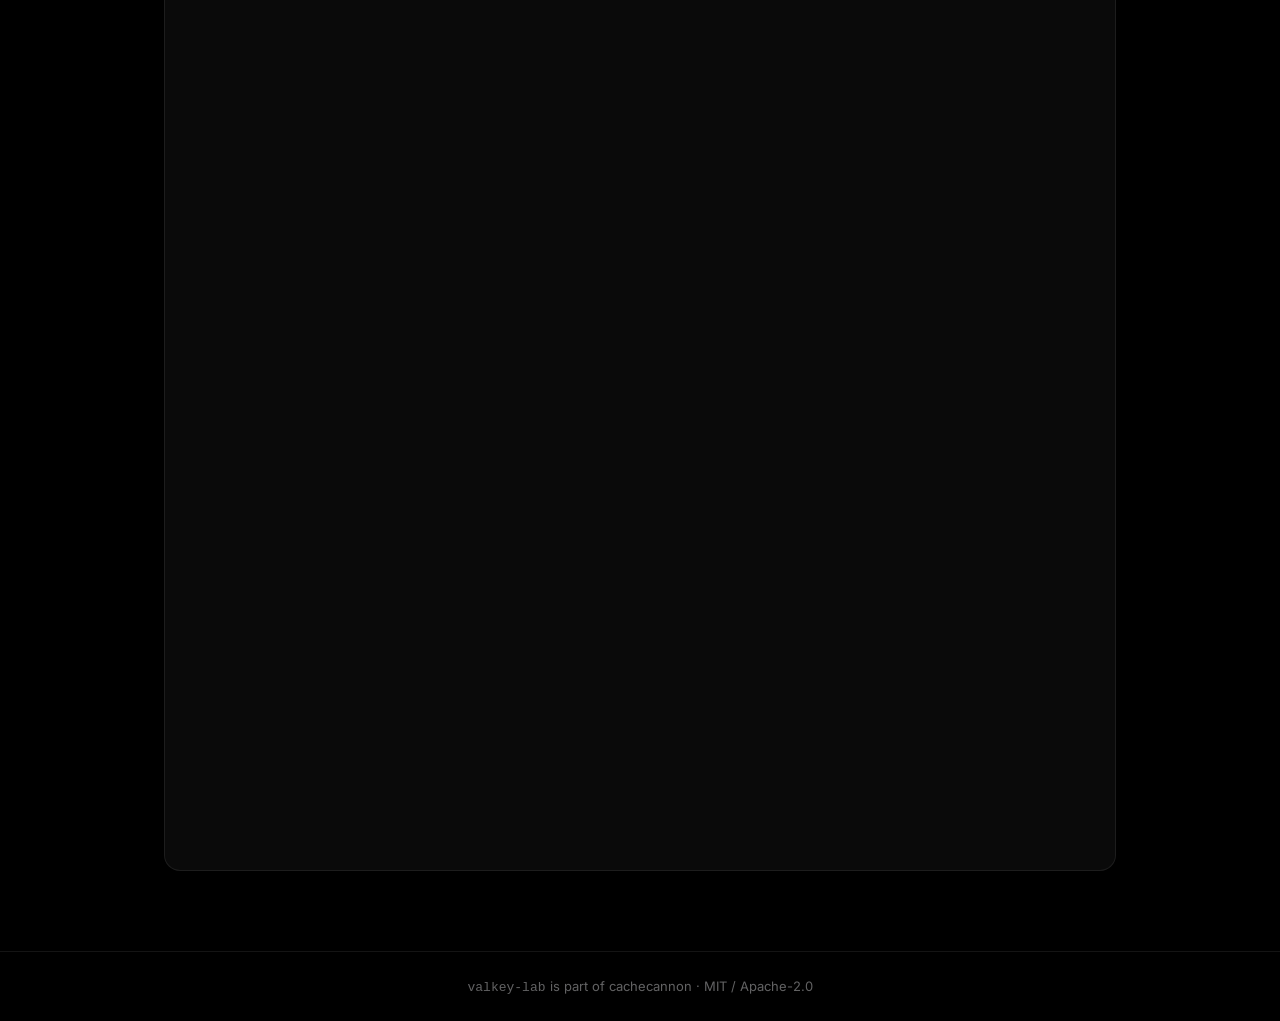
==== commit 74b1218c: "add GitHub logo to buttons, Valkey logo next to nav title" ====
--- a/docs/index.html
+++ b/docs/index.html
@@ -16,10 +16,10 @@
 <!-- Nav -->
 <nav class="nav" id="nav">
   <div class="nav-inner">
-    <a href="#" class="nav-logo"><span class="accent">valkey</span>-lab</a>
+    <a href="#" class="nav-logo"><img src="favicon.png" alt="Valkey" width="20" height="20" style="vertical-align: -3px; margin-right: 6px;" /><span class="accent">valkey</span>-lab</a>
     <div class="nav-links">
       <button id="theme-toggle" aria-label="Toggle theme">&#9790;</button>
-      <a href="https://github.com/cachecannon/cachecannon" class="nav-github" target="_blank" rel="noopener">GitHub</a>
+      <a href="https://github.com/cachecannon/cachecannon" class="nav-github" target="_blank" rel="noopener"><svg height="16" width="16" viewBox="0 0 16 16" fill="currentColor"><path d="M8 0C3.58 0 0 3.58 0 8c0 3.54 2.29 6.53 5.47 7.59.4.07.55-.17.55-.38 0-.19-.01-.82-.01-1.49-2.01.37-2.53-.49-2.69-.94-.09-.23-.48-.94-.82-1.13-.28-.15-.68-.52-.01-.53.63-.01 1.08.58 1.23.82.72 1.21 1.87.87 2.33.66.07-.52.28-.87.51-1.07-1.78-.2-3.64-.89-3.64-3.95 0-.87.31-1.59.82-2.15-.08-.2-.36-1.02.08-2.12 0 0 .67-.21 2.2.82.64-.18 1.32-.27 2-.27.68 0 1.36.09 2 .27 1.53-1.04 2.2-.82 2.2-.82.44 1.1.16 1.92.08 2.12.51.56.82 1.27.82 2.15 0 3.07-1.87 3.75-3.65 3.95.29.25.54.73.54 1.48 0 1.07-.01 1.93-.01 2.2 0 .21.15.46.55.38A8.013 8.013 0 0016 8c0-4.42-3.58-8-8-8z"/></svg> GitHub</a>
     </div>
   </div>
 </nav>
@@ -36,7 +36,7 @@
     </p>
     <div class="hero-actions fade-up">
       <a href="#try-it" class="btn btn-primary">Get Started</a>
-      <a href="https://github.com/cachecannon/cachecannon" class="btn btn-secondary" target="_blank" rel="noopener">GitHub</a>
+      <a href="https://github.com/cachecannon/cachecannon" class="btn btn-secondary" target="_blank" rel="noopener"><svg height="16" width="16" viewBox="0 0 16 16" fill="currentColor"><path d="M8 0C3.58 0 0 3.58 0 8c0 3.54 2.29 6.53 5.47 7.59.4.07.55-.17.55-.38 0-.19-.01-.82-.01-1.49-2.01.37-2.53-.49-2.69-.94-.09-.23-.48-.94-.82-1.13-.28-.15-.68-.52-.01-.53.63-.01 1.08.58 1.23.82.72 1.21 1.87.87 2.33.66.07-.52.28-.87.51-1.07-1.78-.2-3.64-.89-3.64-3.95 0-.87.31-1.59.82-2.15-.08-.2-.36-1.02.08-2.12 0 0 .67-.21 2.2.82.64-.18 1.32-.27 2-.27.68 0 1.36.09 2 .27 1.53-1.04 2.2-.82 2.2-.82.44 1.1.16 1.92.08 2.12.51.56.82 1.27.82 2.15 0 3.07-1.87 3.75-3.65 3.95.29.25.54.73.54 1.48 0 1.07-.01 1.93-.01 2.2 0 .21.15.46.55.38A8.013 8.013 0 0016 8c0-4.42-3.58-8-8-8z"/></svg> GitHub</a>
     </div>
   </div>
 </section>
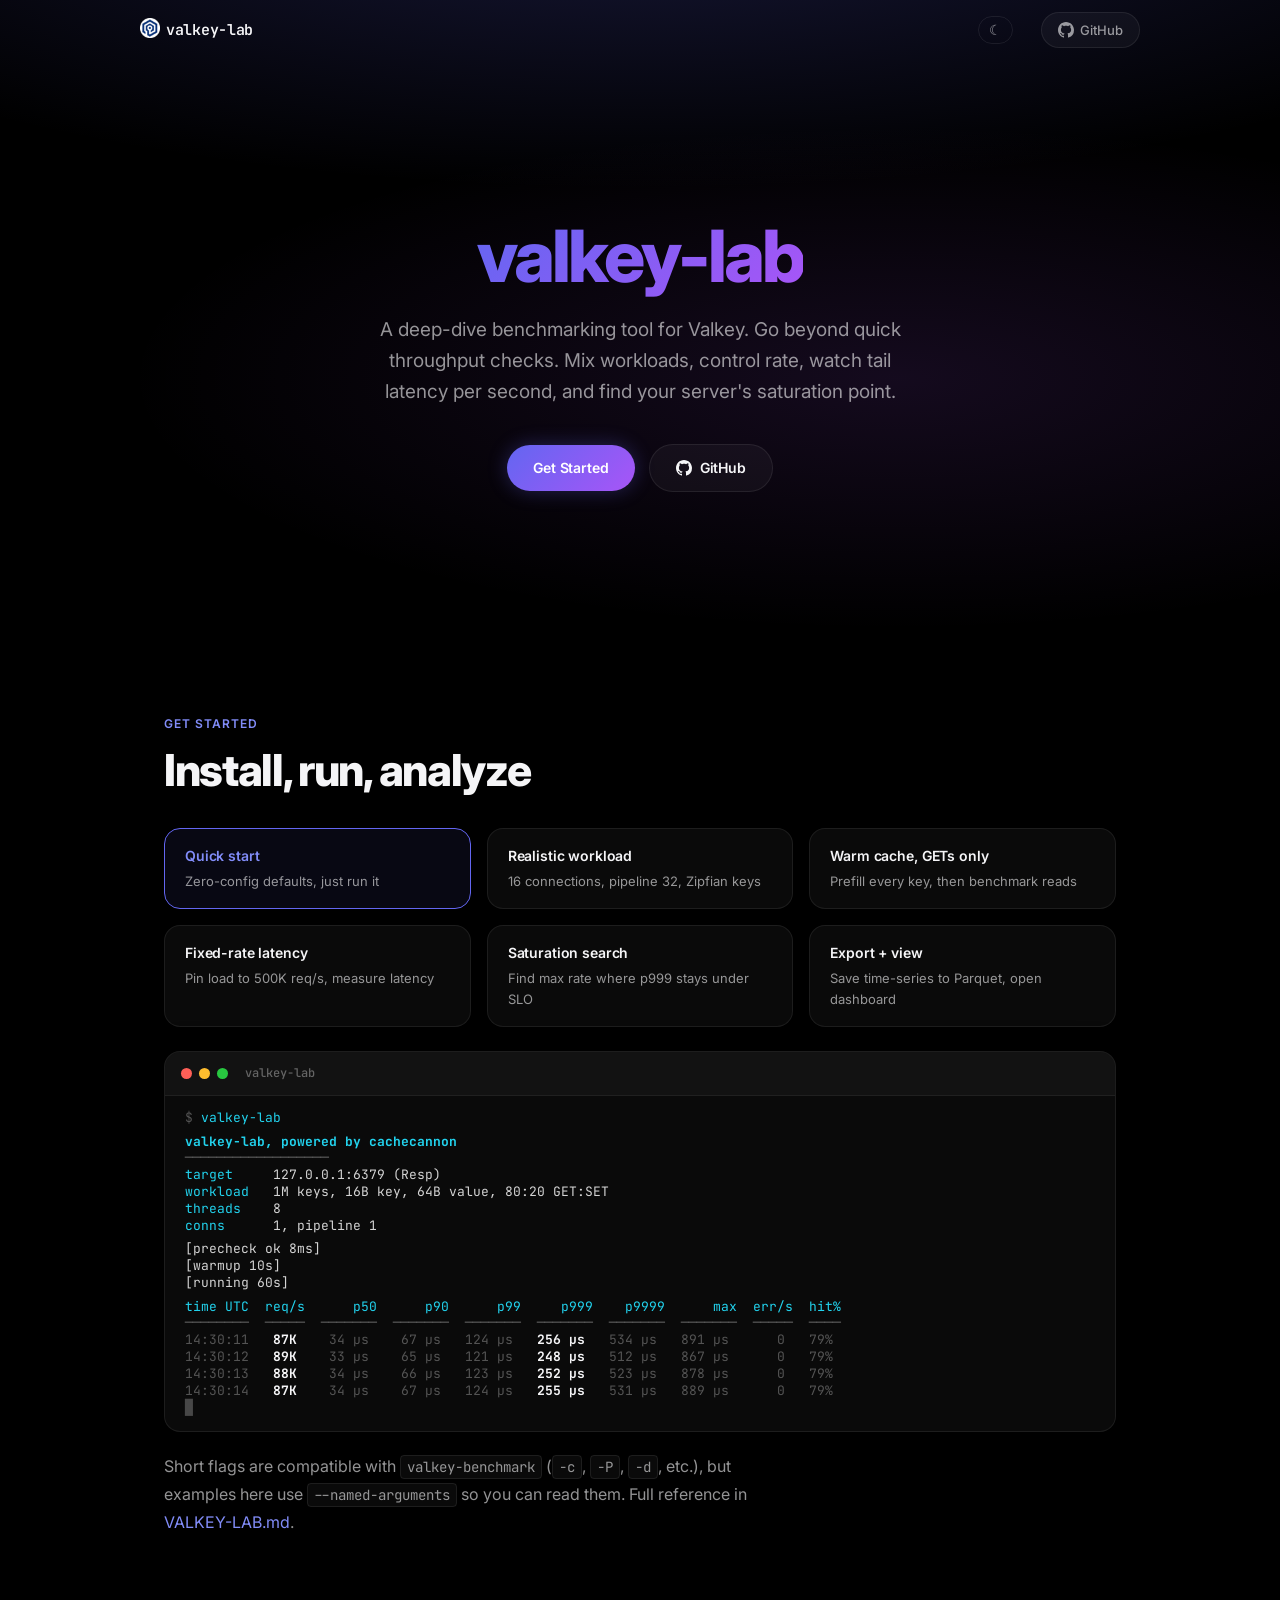
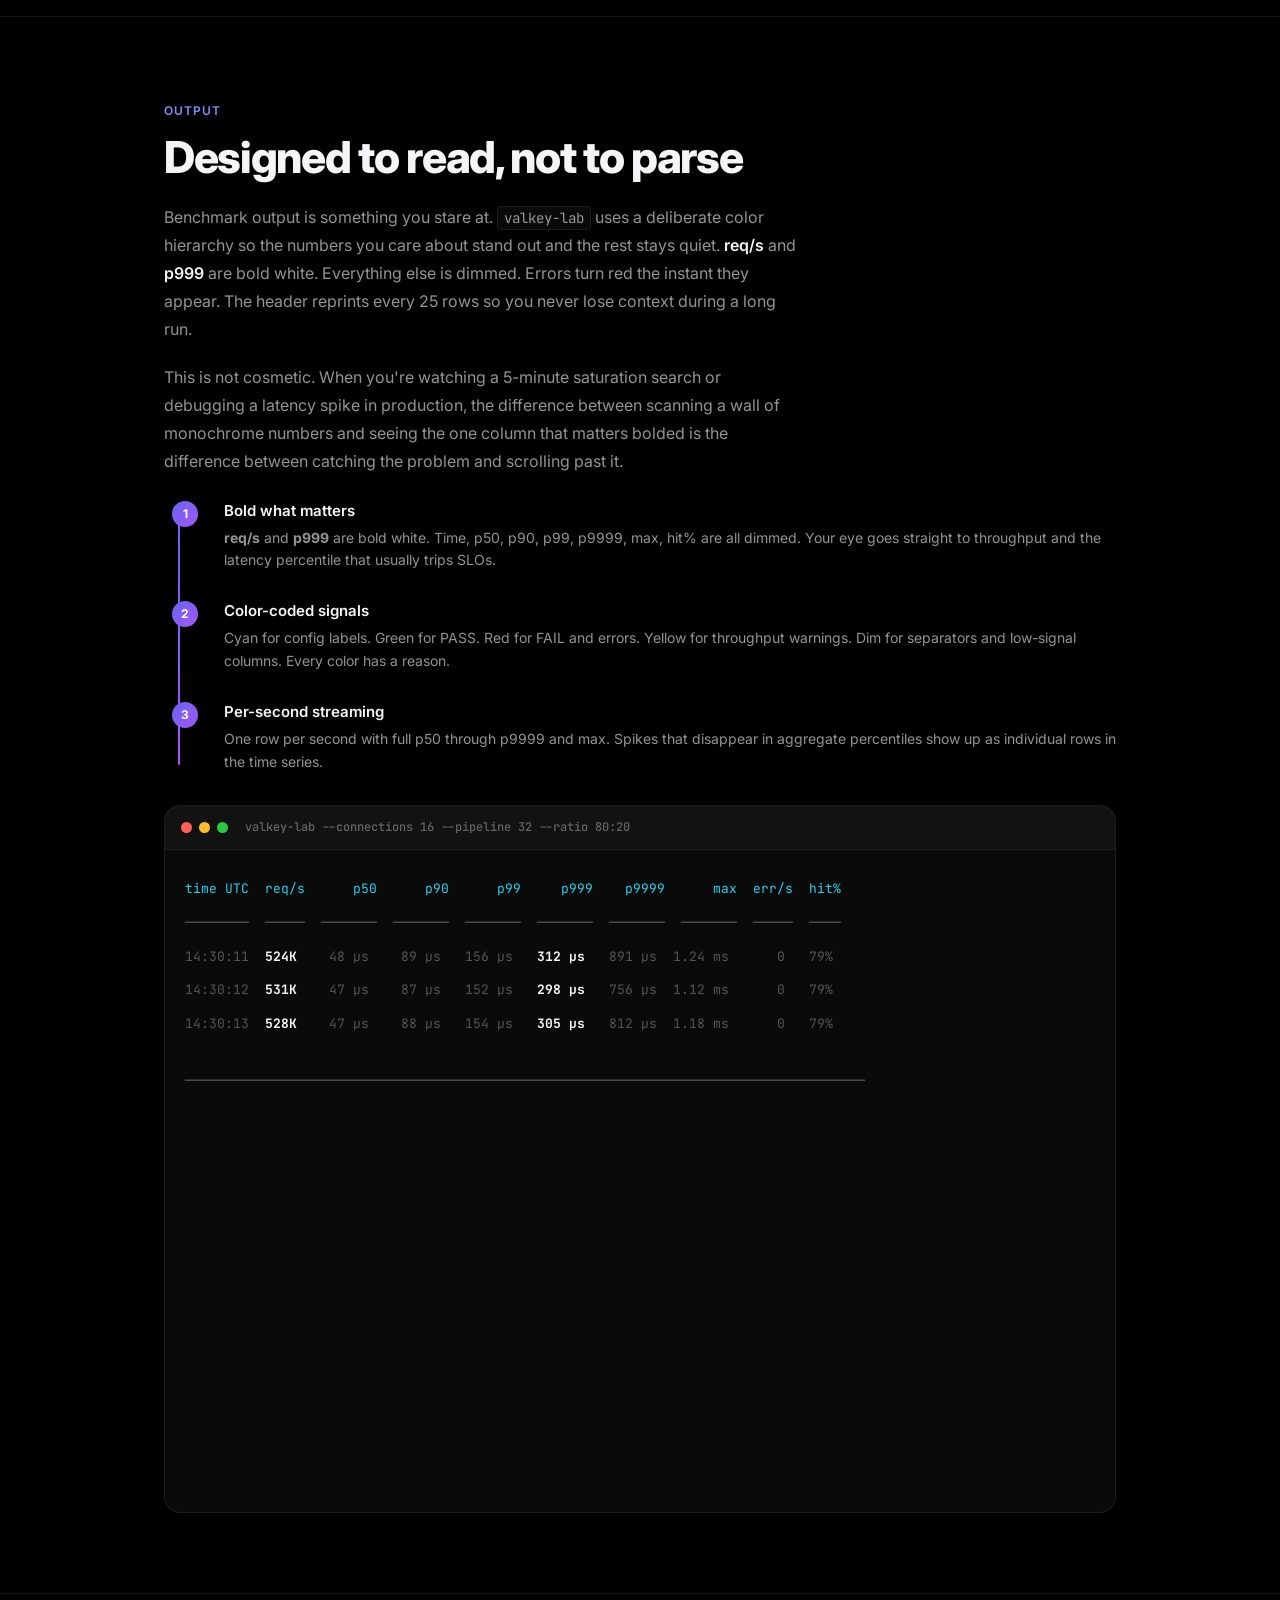
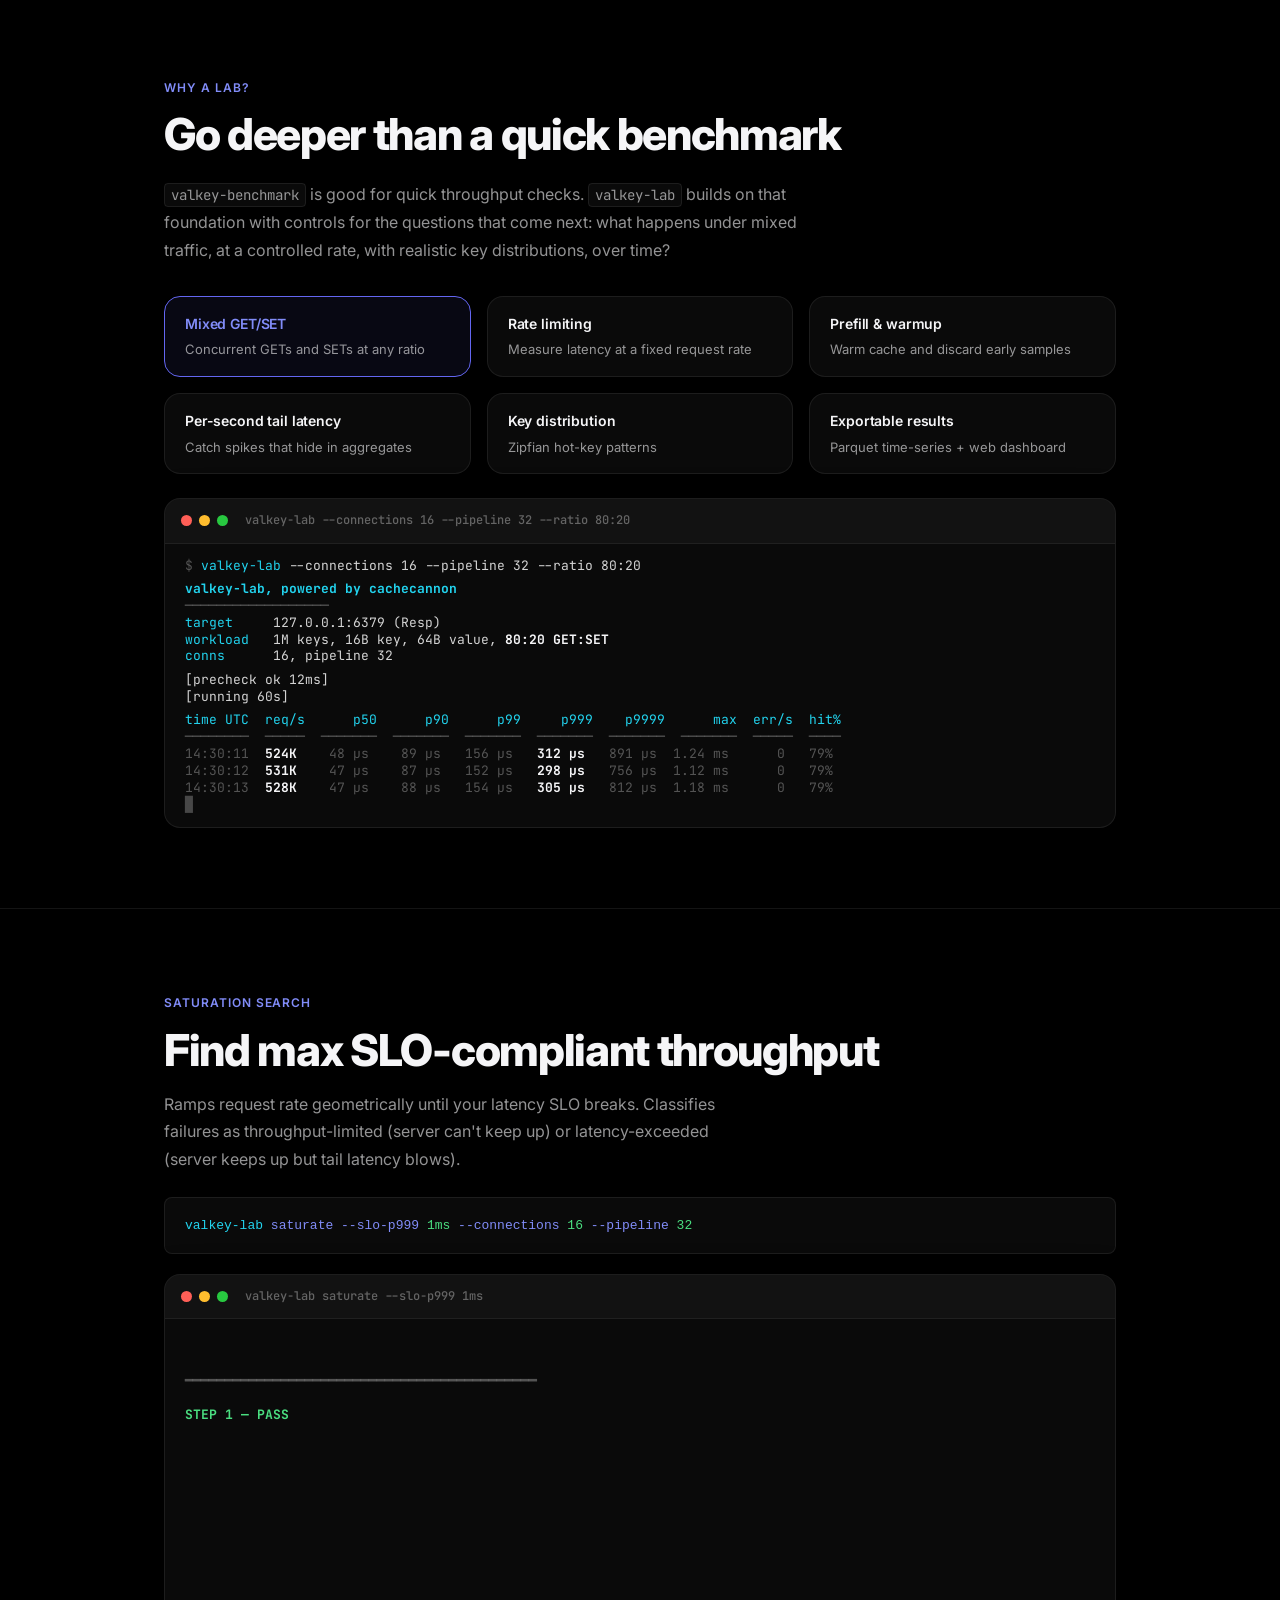
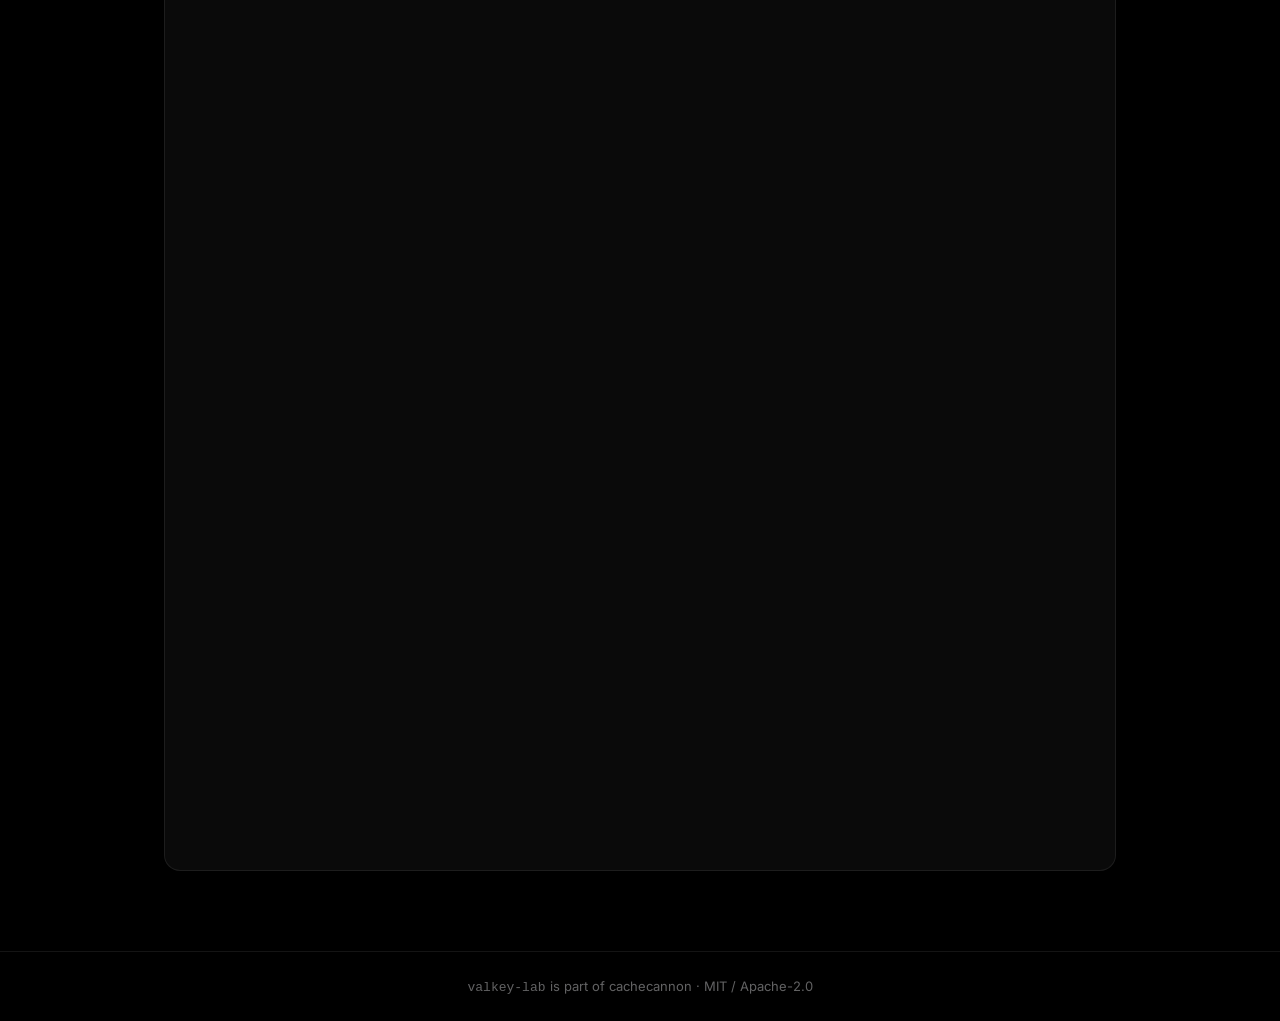
==== commit ad5f03c6: "remove accent color from nav logo, uniform color" ====
--- a/docs/index.html
+++ b/docs/index.html
@@ -16,7 +16,7 @@
 <!-- Nav -->
 <nav class="nav" id="nav">
   <div class="nav-inner">
-    <a href="#" class="nav-logo"><img src="favicon.png" alt="Valkey" width="20" height="20" style="vertical-align: -3px; margin-right: 6px;" /><span class="accent">valkey</span>-lab</a>
+    <a href="#" class="nav-logo"><img src="favicon.png" alt="Valkey" width="20" height="20" style="vertical-align: -3px; margin-right: 6px;" />valkey-lab</a>
     <div class="nav-links">
       <button id="theme-toggle" aria-label="Toggle theme">&#9790;</button>
       <a href="https://github.com/cachecannon/cachecannon" class="nav-github" target="_blank" rel="noopener"><svg height="16" width="16" viewBox="0 0 16 16" fill="currentColor"><path d="M8 0C3.58 0 0 3.58 0 8c0 3.54 2.29 6.53 5.47 7.59.4.07.55-.17.55-.38 0-.19-.01-.82-.01-1.49-2.01.37-2.53-.49-2.69-.94-.09-.23-.48-.94-.82-1.13-.28-.15-.68-.52-.01-.53.63-.01 1.08.58 1.23.82.72 1.21 1.87.87 2.33.66.07-.52.28-.87.51-1.07-1.78-.2-3.64-.89-3.64-3.95 0-.87.31-1.59.82-2.15-.08-.2-.36-1.02.08-2.12 0 0 .67-.21 2.2.82.64-.18 1.32-.27 2-.27.68 0 1.36.09 2 .27 1.53-1.04 2.2-.82 2.2-.82.44 1.1.16 1.92.08 2.12.51.56.82 1.27.82 2.15 0 3.07-1.87 3.75-3.65 3.95.29.25.54.73.54 1.48 0 1.07-.01 1.93-.01 2.2 0 .21.15.46.55.38A8.013 8.013 0 0016 8c0-4.42-3.58-8-8-8z"/></svg> GitHub</a>
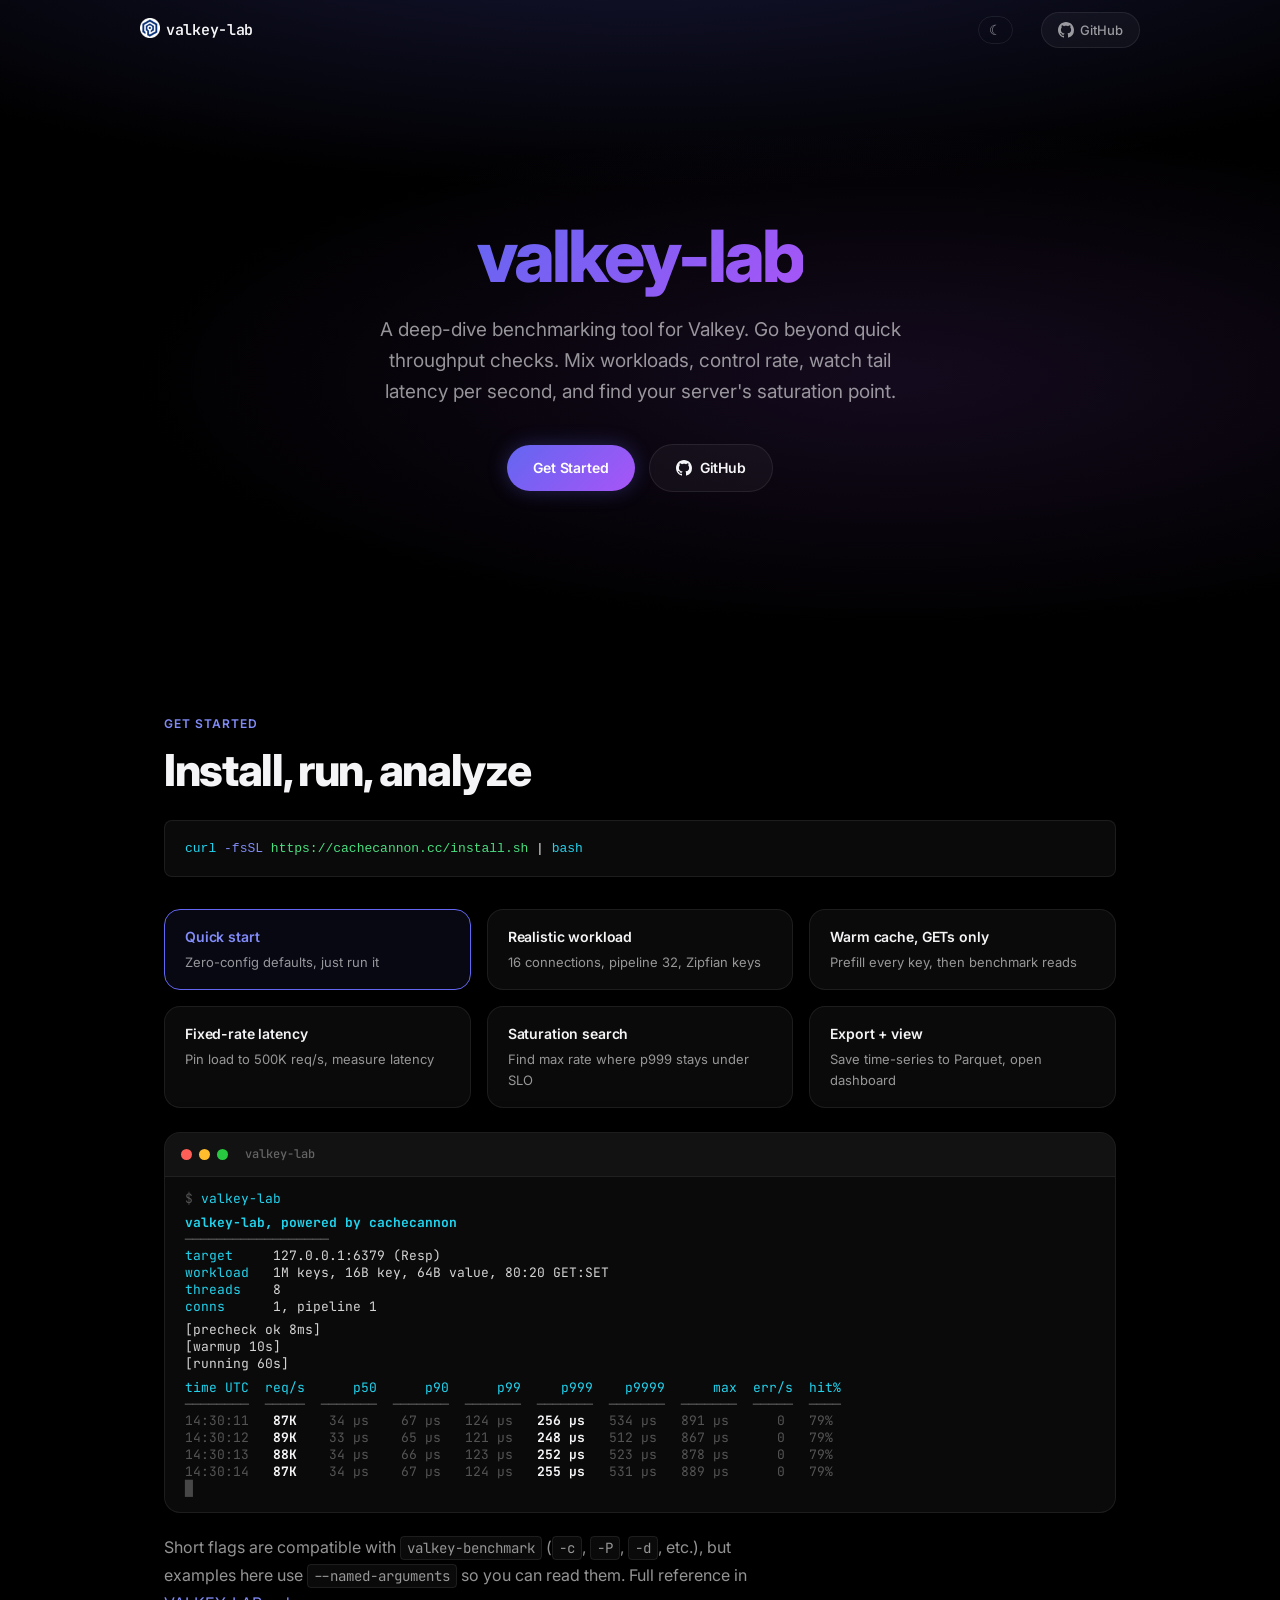
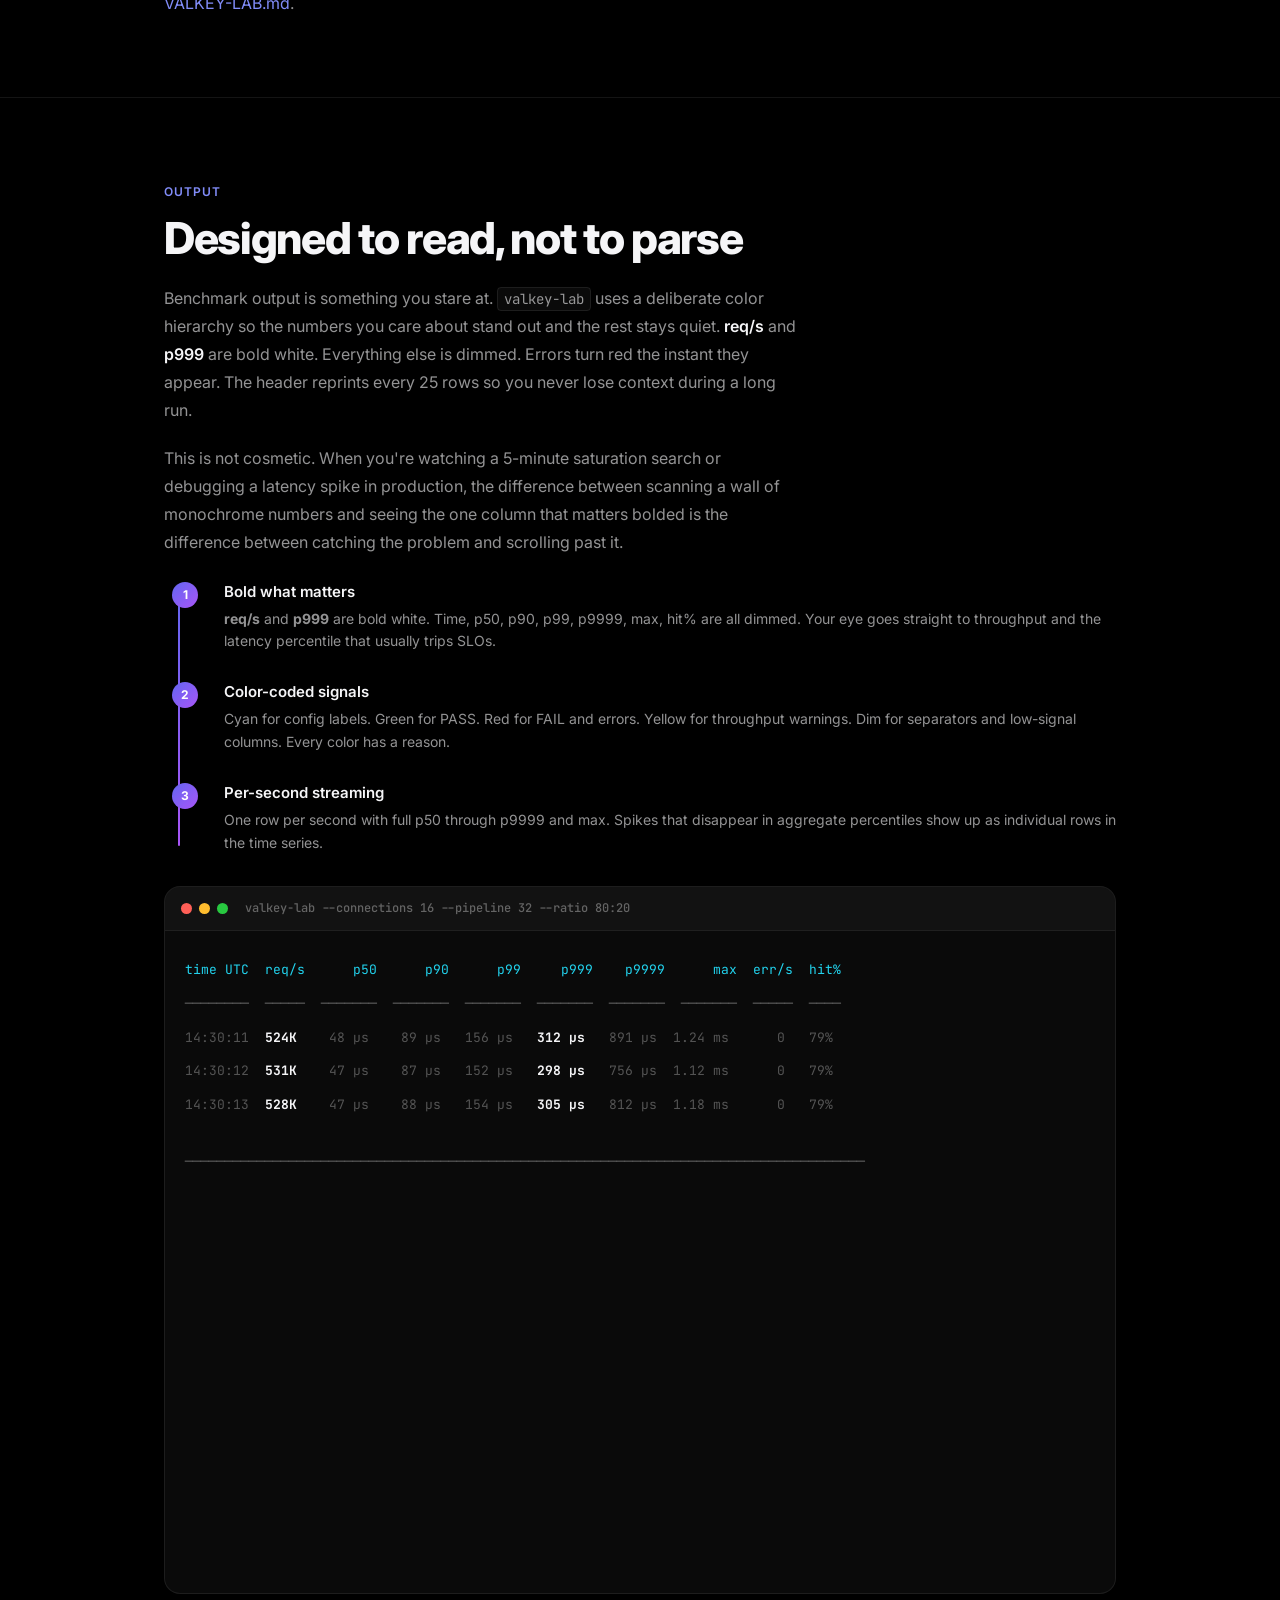
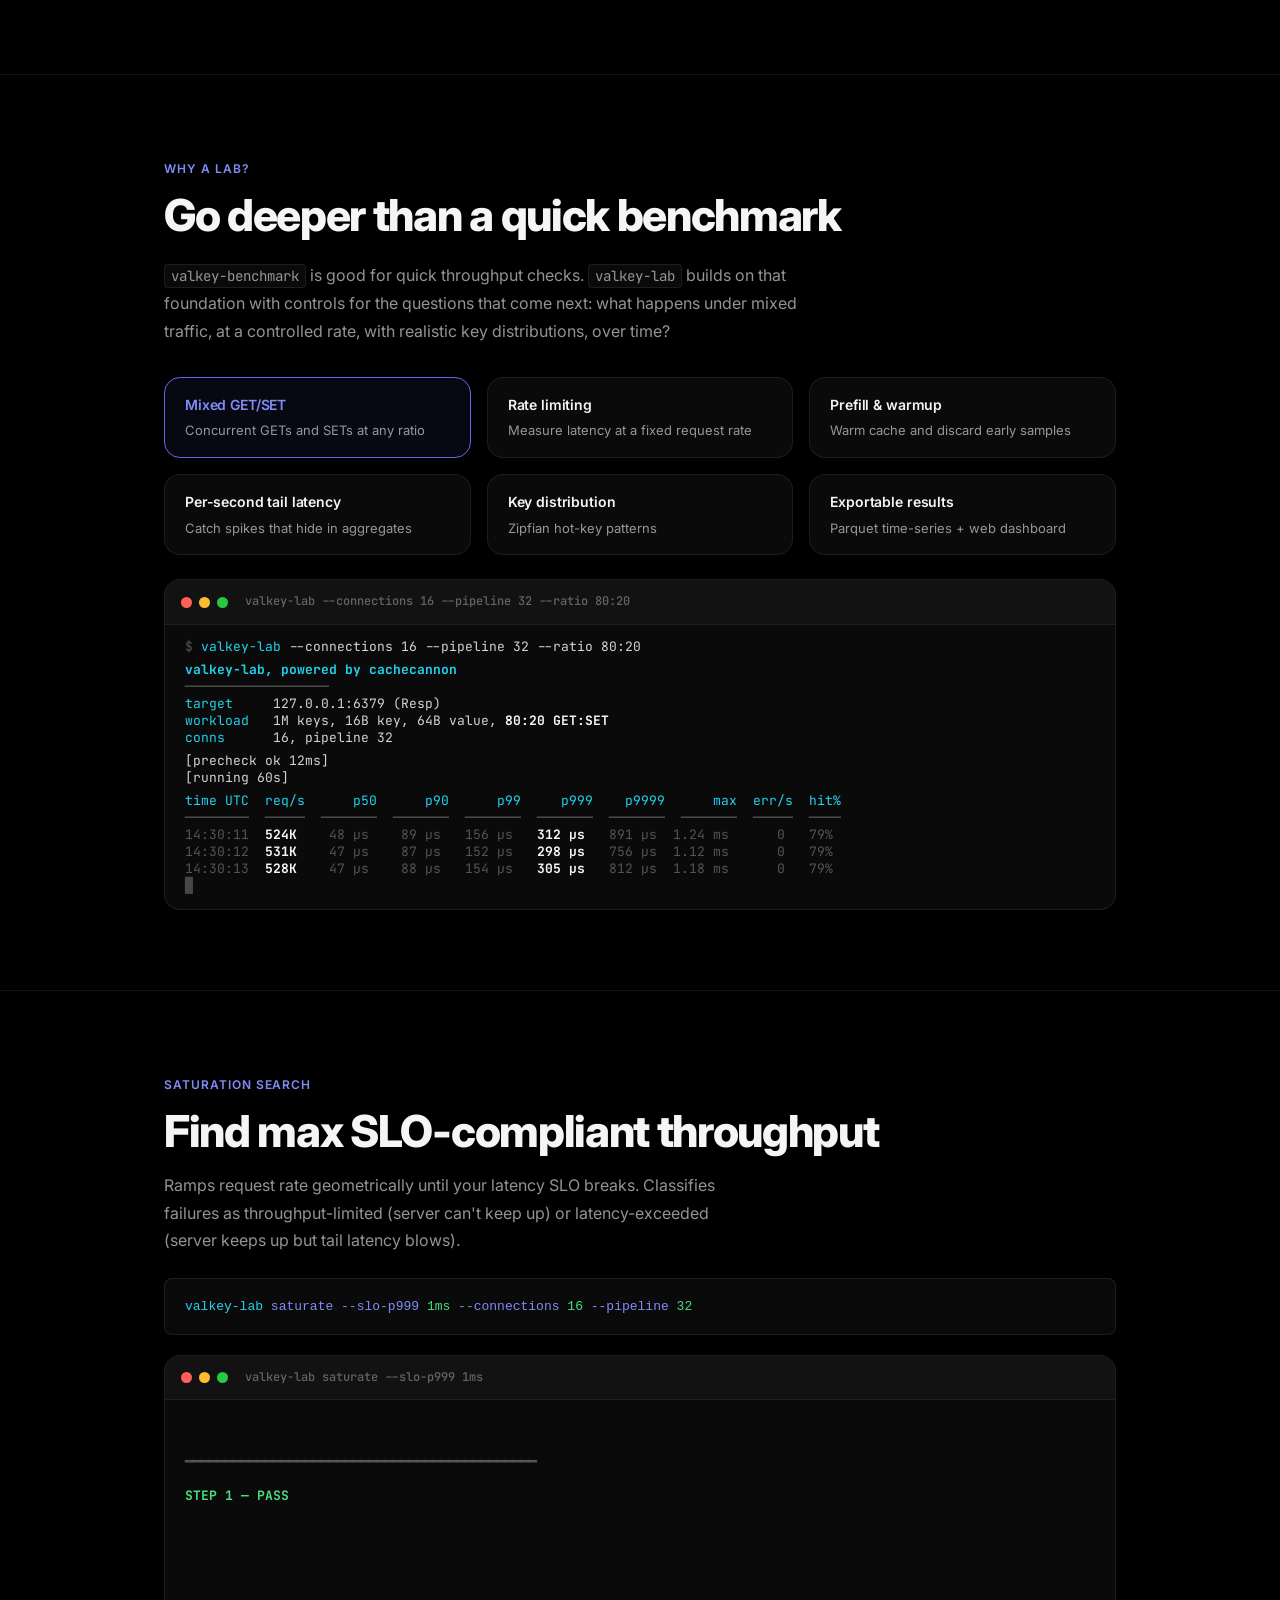
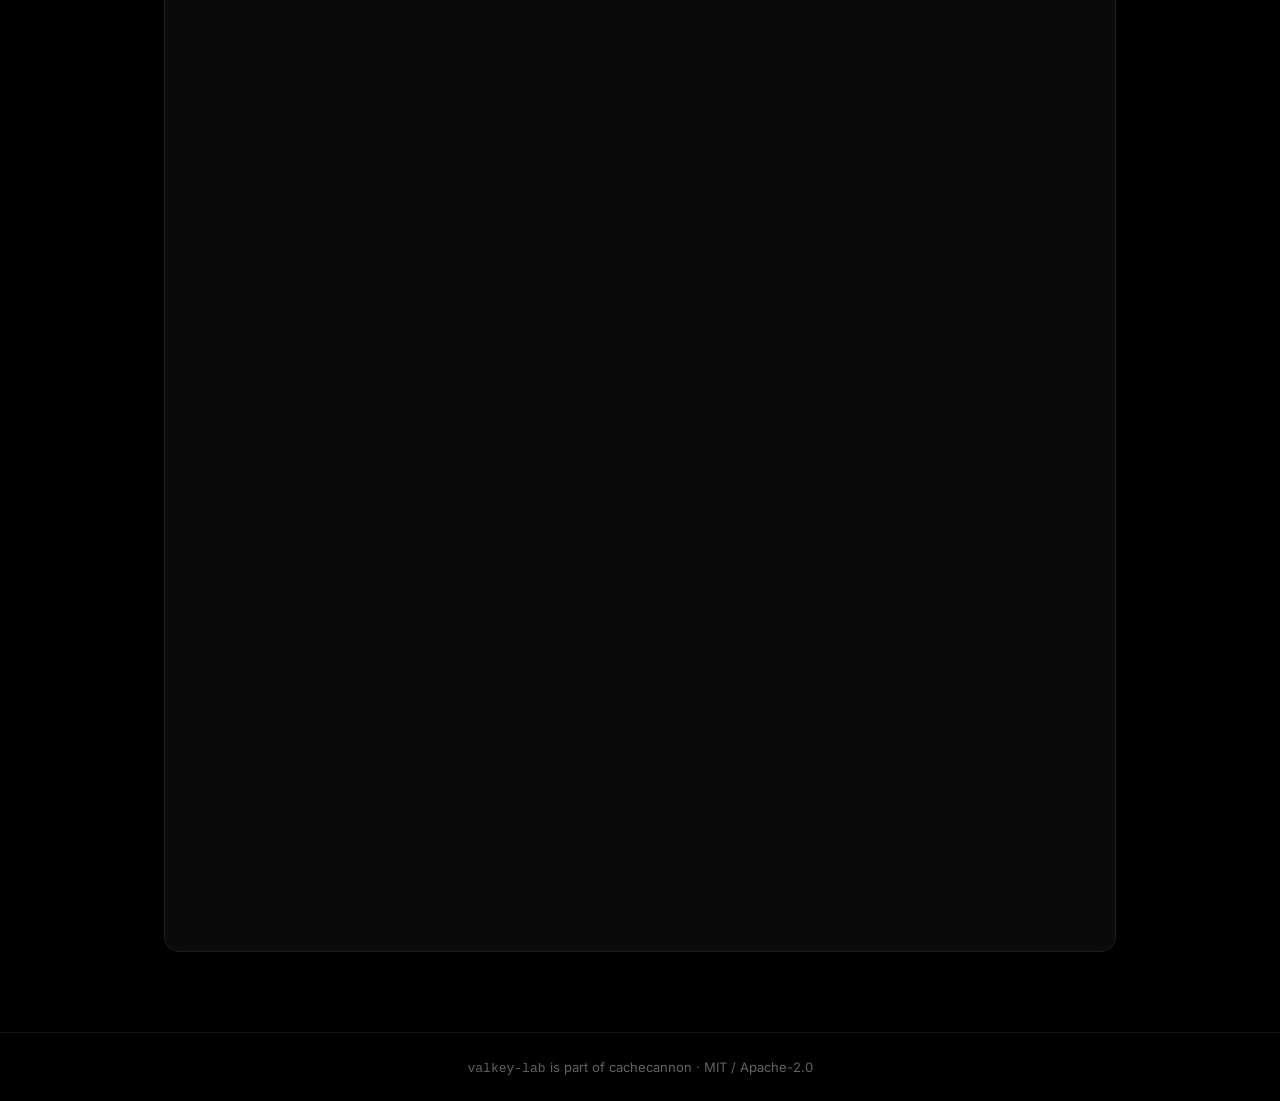
==== commit bb5a882c: "add curl install command to Get Started section" ====
--- a/docs/index.html
+++ b/docs/index.html
@@ -47,6 +47,10 @@
     <span class="section-tag fade-up">Get Started</span>
     <h2 class="section-title fade-up">Install, run, analyze</h2>
 
+    <div class="code-block fade-up" style="margin-top: 1.5rem;">
+      <pre><code><span class="cmd">curl</span> <span class="flag">-fsSL</span> <span class="value">https://cachecannon.cc/install.sh</span> | <span class="cmd">bash</span></code></pre>
+    </div>
+
     <!-- Scenario picker cards -->
     <div class="bento-grid scenario-grid" style="margin-top: 2rem;">
       <div class="bento-card scenario-card active fade-up" data-scenario="default">
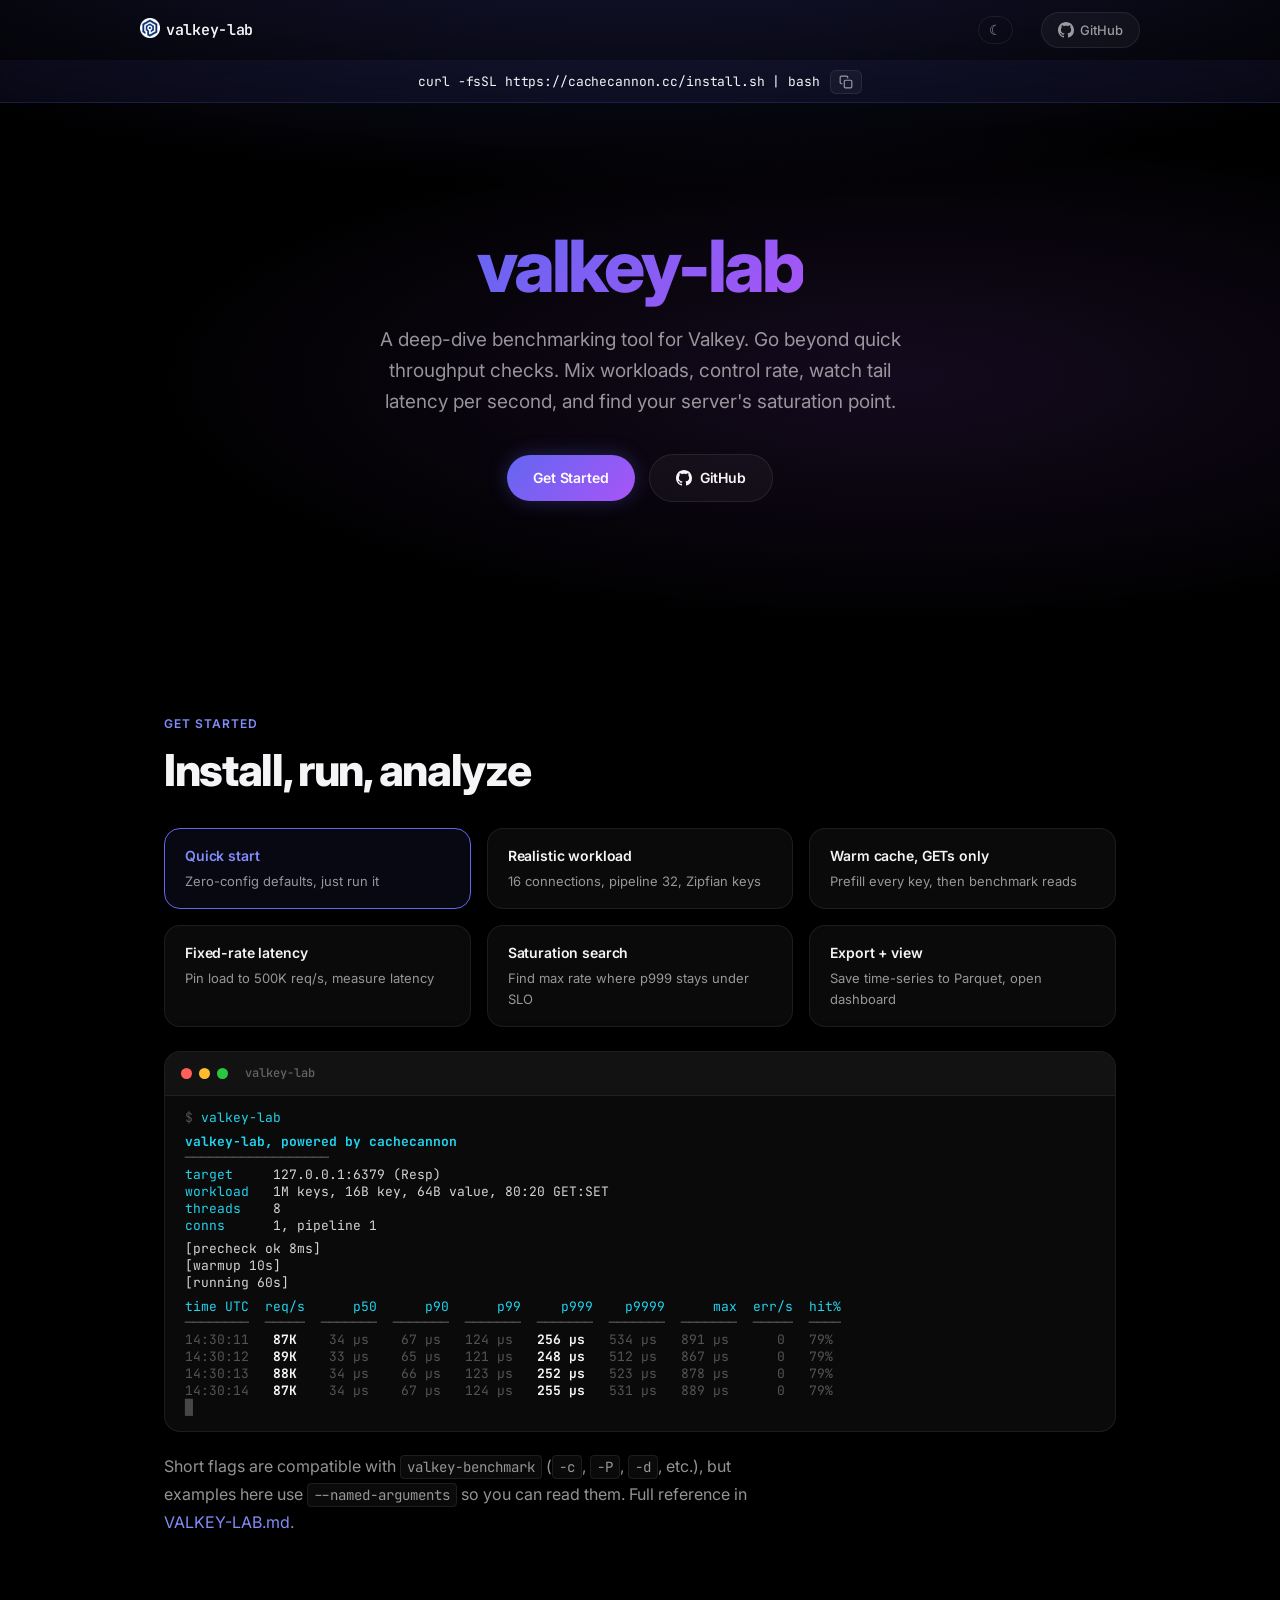
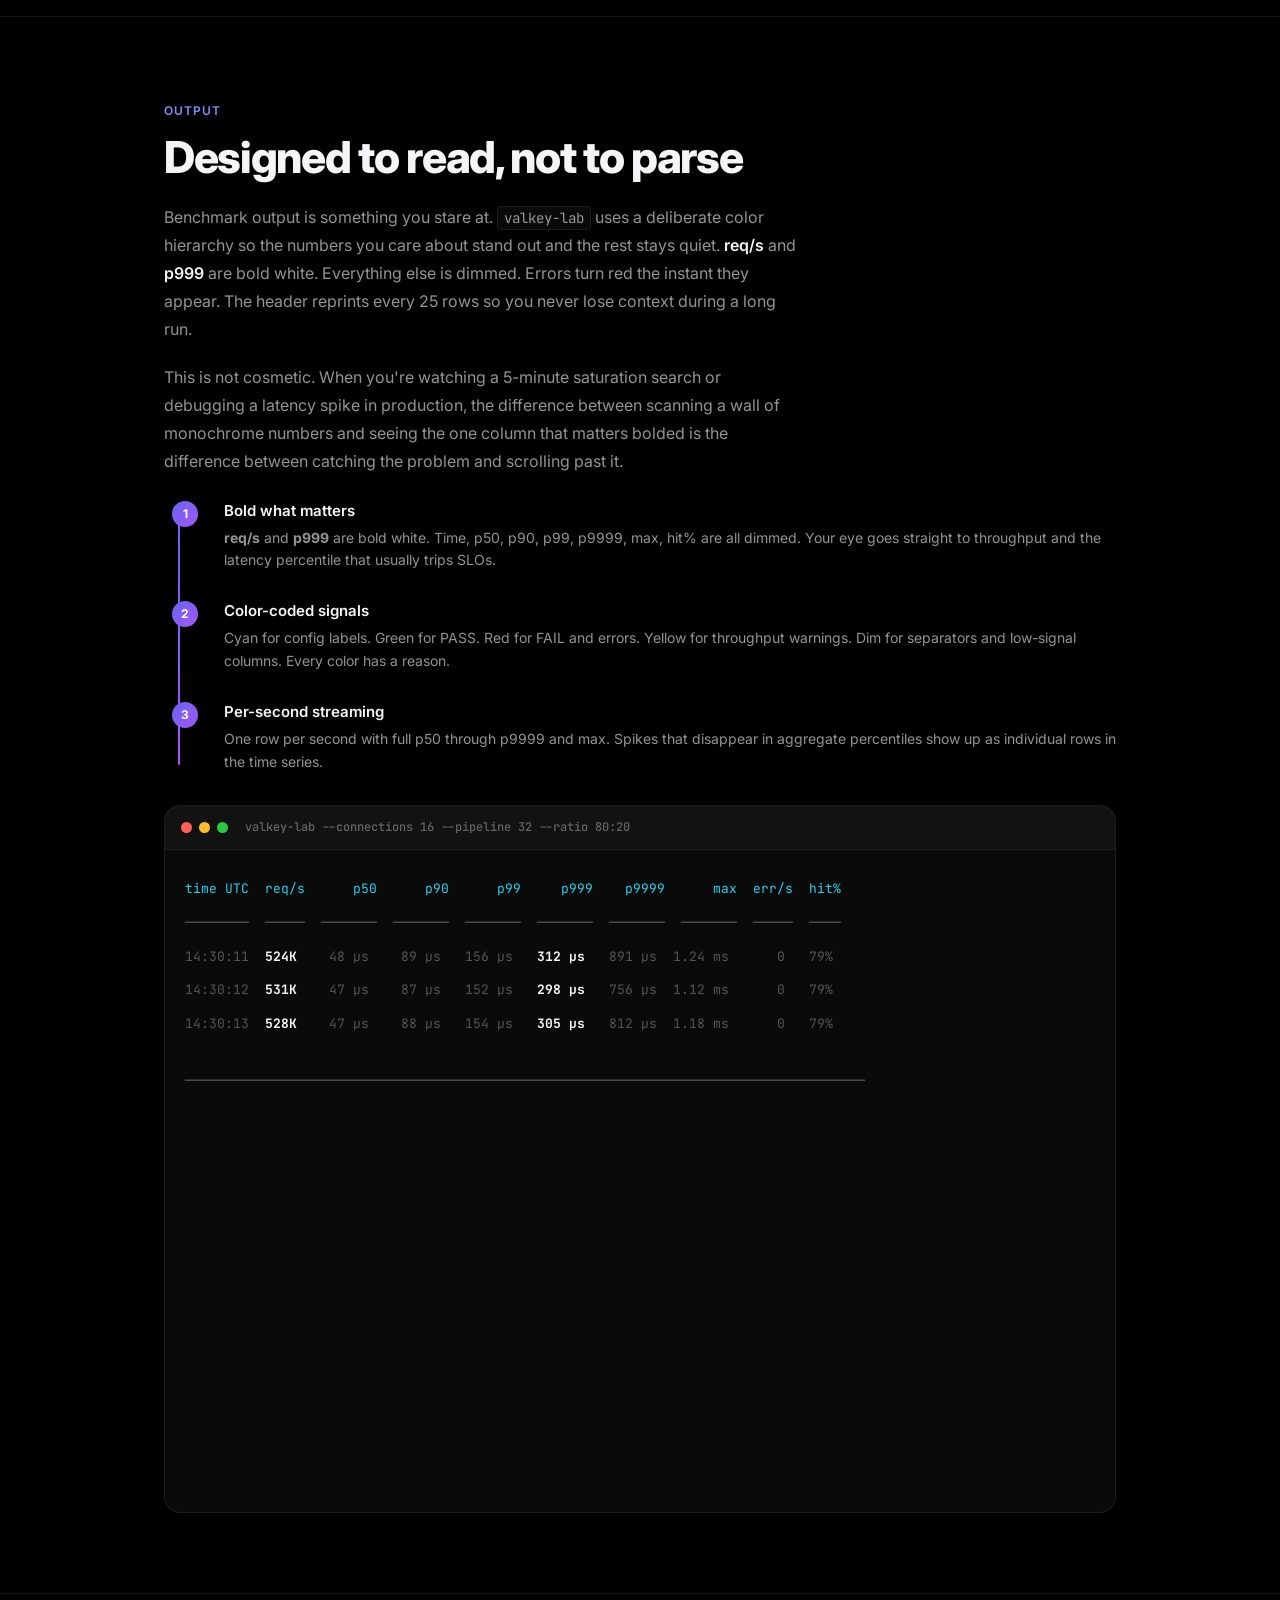
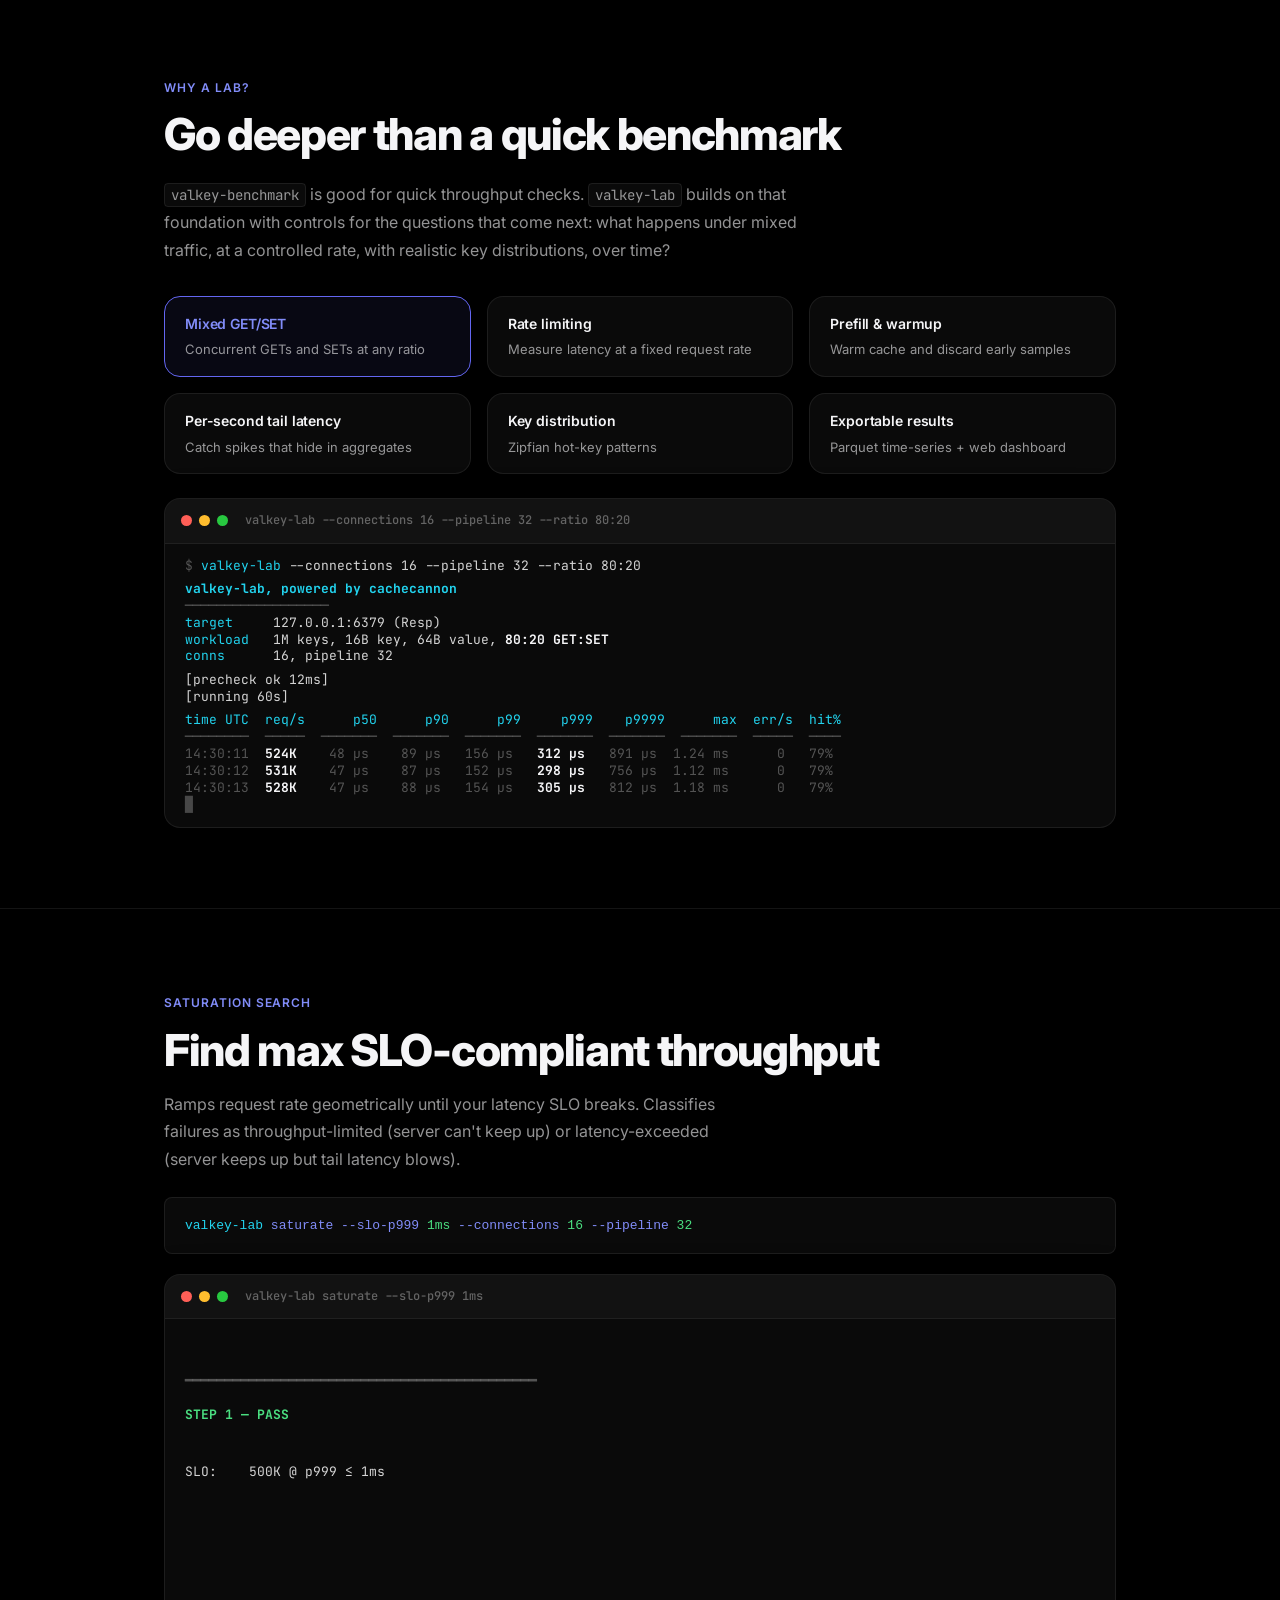
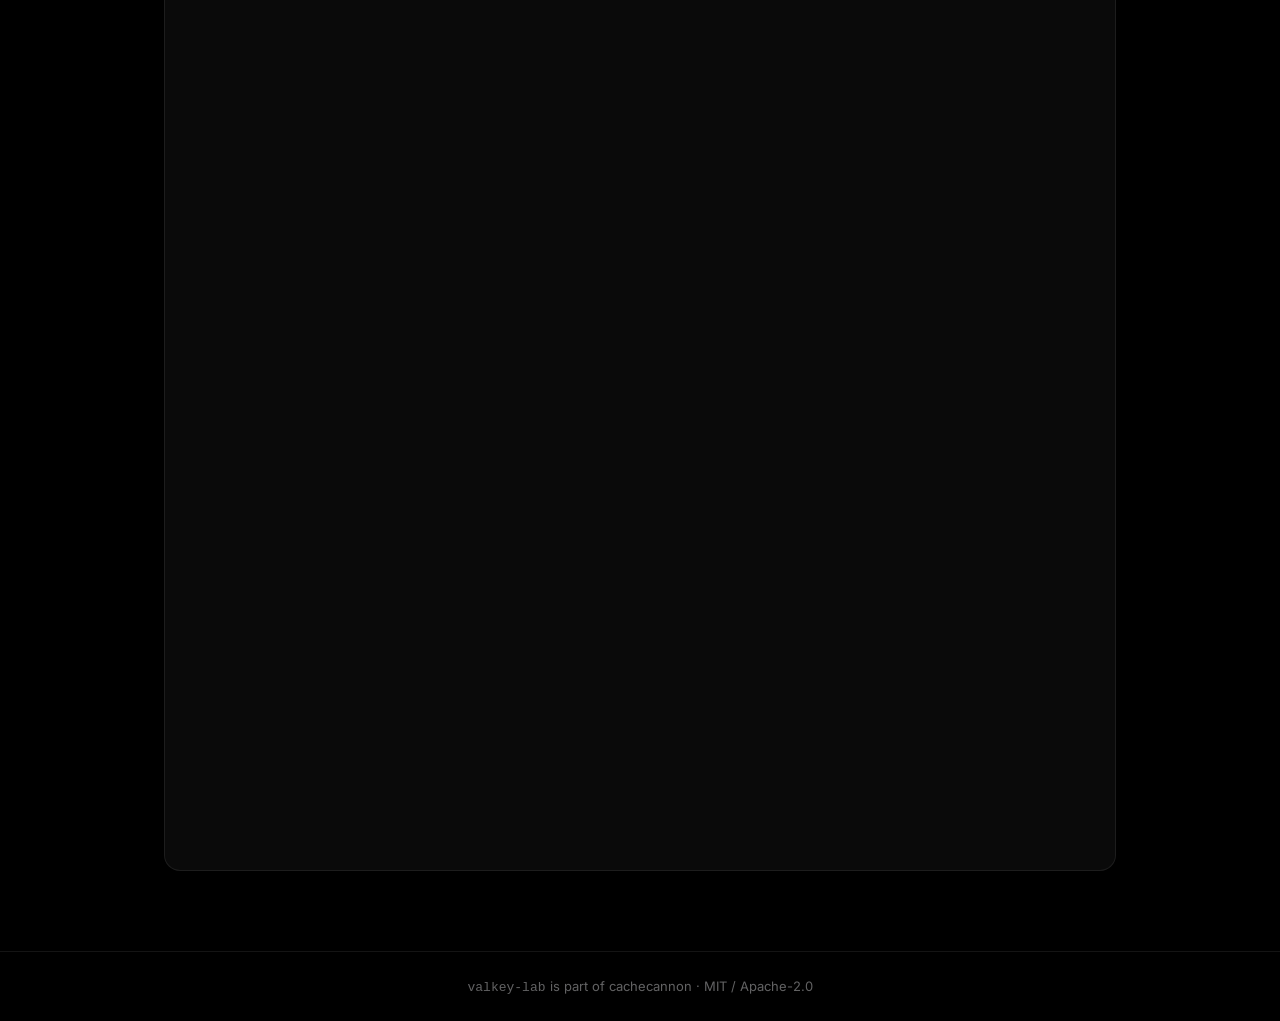
==== commit 3d7781de: "move install command to fixed banner below nav with copy button" ====
--- a/docs/index.html
+++ b/docs/index.html
@@ -24,6 +24,16 @@
   </div>
 </nav>
 
+<!-- Install banner -->
+<div class="install-banner" id="install-banner">
+  <div class="install-inner">
+    <code id="install-cmd">curl -fsSL https://cachecannon.cc/install.sh | bash</code>
+    <button class="copy-btn" id="copy-btn" aria-label="Copy to clipboard">
+      <svg width="14" height="14" viewBox="0 0 24 24" fill="none" stroke="currentColor" stroke-width="2" stroke-linecap="round" stroke-linejoin="round"><rect x="9" y="9" width="13" height="13" rx="2"/><path d="M5 15H4a2 2 0 01-2-2V4a2 2 0 012-2h9a2 2 0 012 2v1"/></svg>
+    </button>
+  </div>
+</div>
+
 <!-- ============ Hero ============ -->
 <section class="hero">
   <div class="hero-gradient"></div>
@@ -46,10 +56,6 @@
   <div class="container">
     <span class="section-tag fade-up">Get Started</span>
     <h2 class="section-title fade-up">Install, run, analyze</h2>
-
-    <div class="code-block fade-up" style="margin-top: 1.5rem;">
-      <pre><code><span class="cmd">curl</span> <span class="flag">-fsSL</span> <span class="value">https://cachecannon.cc/install.sh</span> | <span class="cmd">bash</span></code></pre>
-    </div>
 
     <!-- Scenario picker cards -->
     <div class="bento-grid scenario-grid" style="margin-top: 2rem;">
--- a/docs/styles.css
+++ b/docs/styles.css
@@ -123,12 +123,61 @@
 }
 #theme-toggle:hover { border-color: var(--border-hover); color: var(--text-primary); }
 
+/* ---- Install banner ---- */
+.install-banner {
+  position: fixed;
+  top: 60px;
+  left: 0;
+  right: 0;
+  z-index: 999;
+  background: rgba(99,102,241,0.08);
+  border-bottom: 1px solid rgba(99,102,241,0.2);
+  backdrop-filter: blur(12px);
+  -webkit-backdrop-filter: blur(12px);
+  padding: 8px 24px;
+  text-align: center;
+}
+[data-theme="light"] .install-banner {
+  background: rgba(99,102,241,0.06);
+}
+.install-inner {
+  display: inline-flex;
+  align-items: center;
+  gap: 10px;
+}
+.install-inner code {
+  font-family: var(--mono);
+  font-size: 13px;
+  color: var(--text-primary);
+  letter-spacing: -0.01em;
+}
+.copy-btn {
+  display: inline-flex;
+  align-items: center;
+  justify-content: center;
+  background: var(--bg-card);
+  border: 1px solid var(--border);
+  color: var(--text-secondary);
+  border-radius: 6px;
+  padding: 4px 8px;
+  cursor: pointer;
+  transition: all var(--transition);
+}
+.copy-btn:hover {
+  border-color: var(--border-hover);
+  color: var(--text-primary);
+}
+.copy-btn.copied {
+  color: var(--green);
+  border-color: var(--green);
+}
+
 /* ---- Hero ---- */
 .hero {
   position: relative;
   min-height: 70vh;
   display: flex; align-items: center; justify-content: center;
-  padding: 120px 24px 40px;
+  padding: 140px 24px 40px;
   text-align: center;
   overflow: hidden;
 }
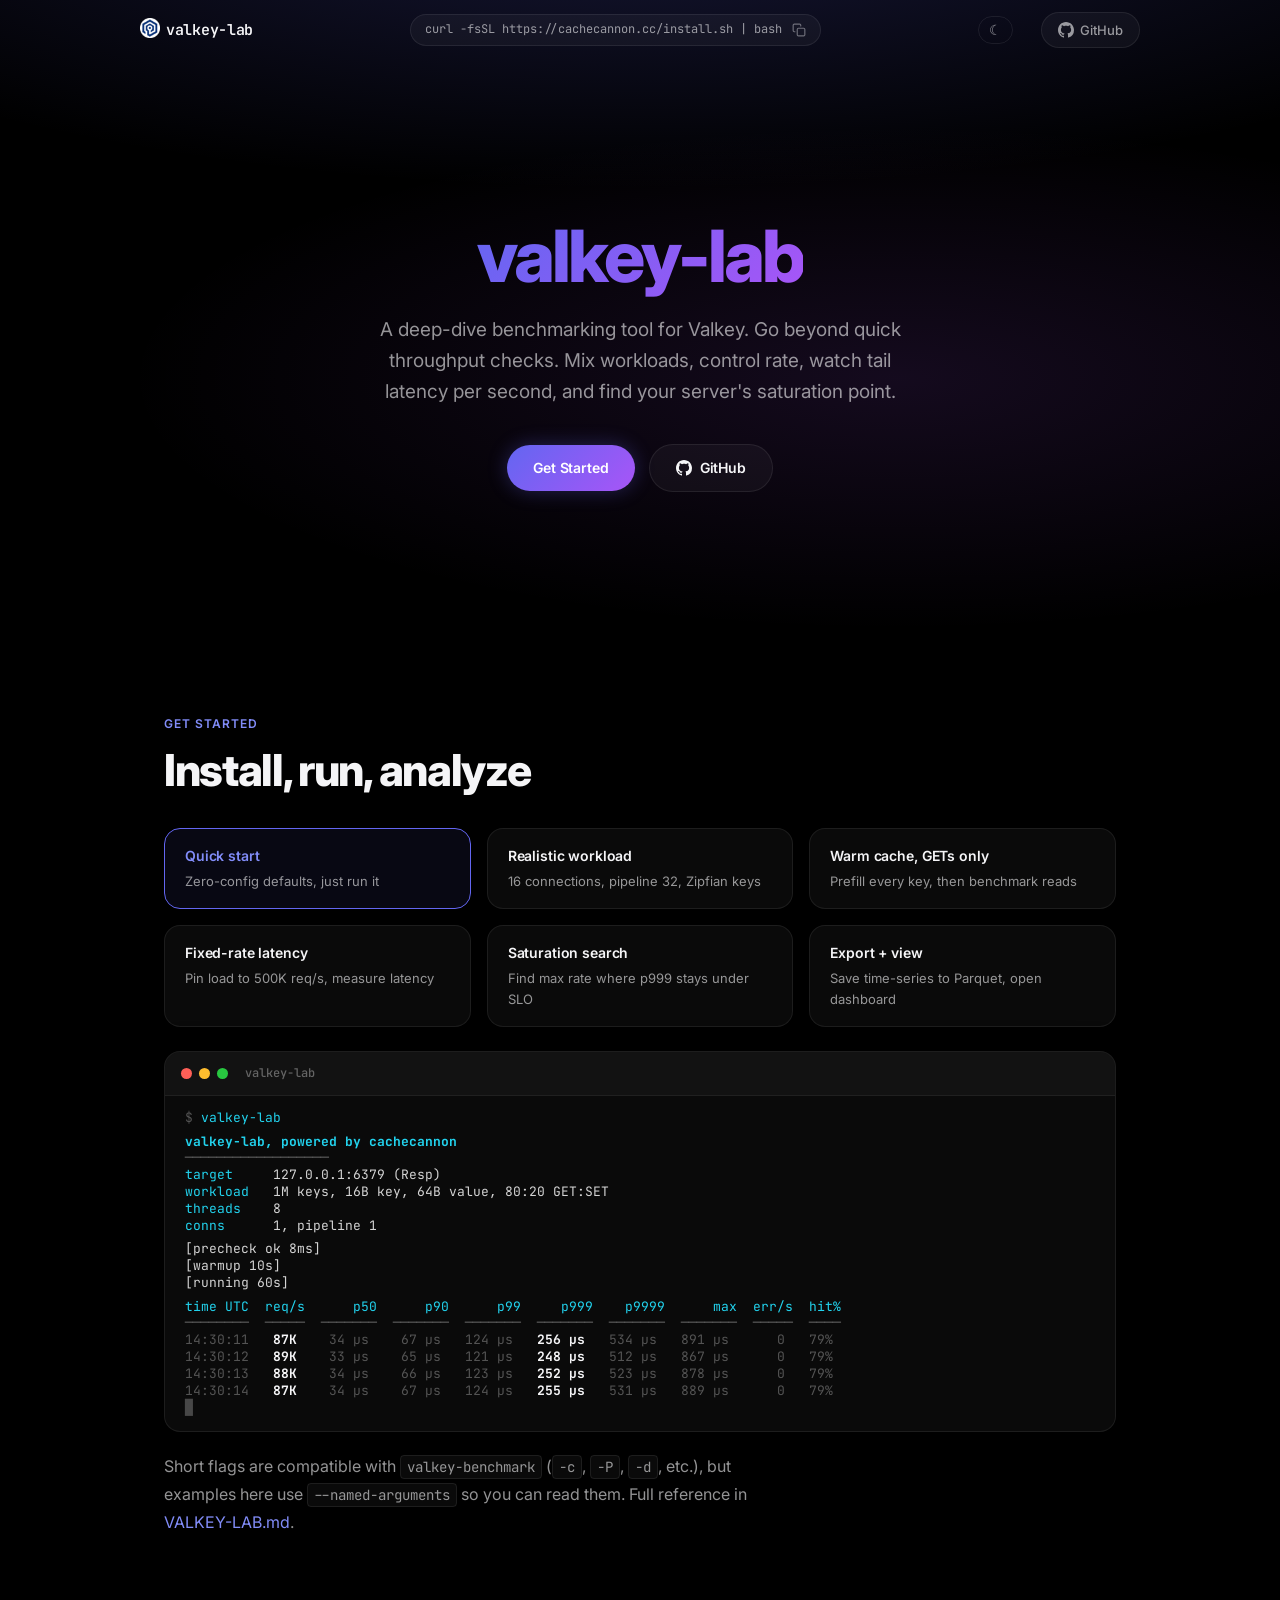
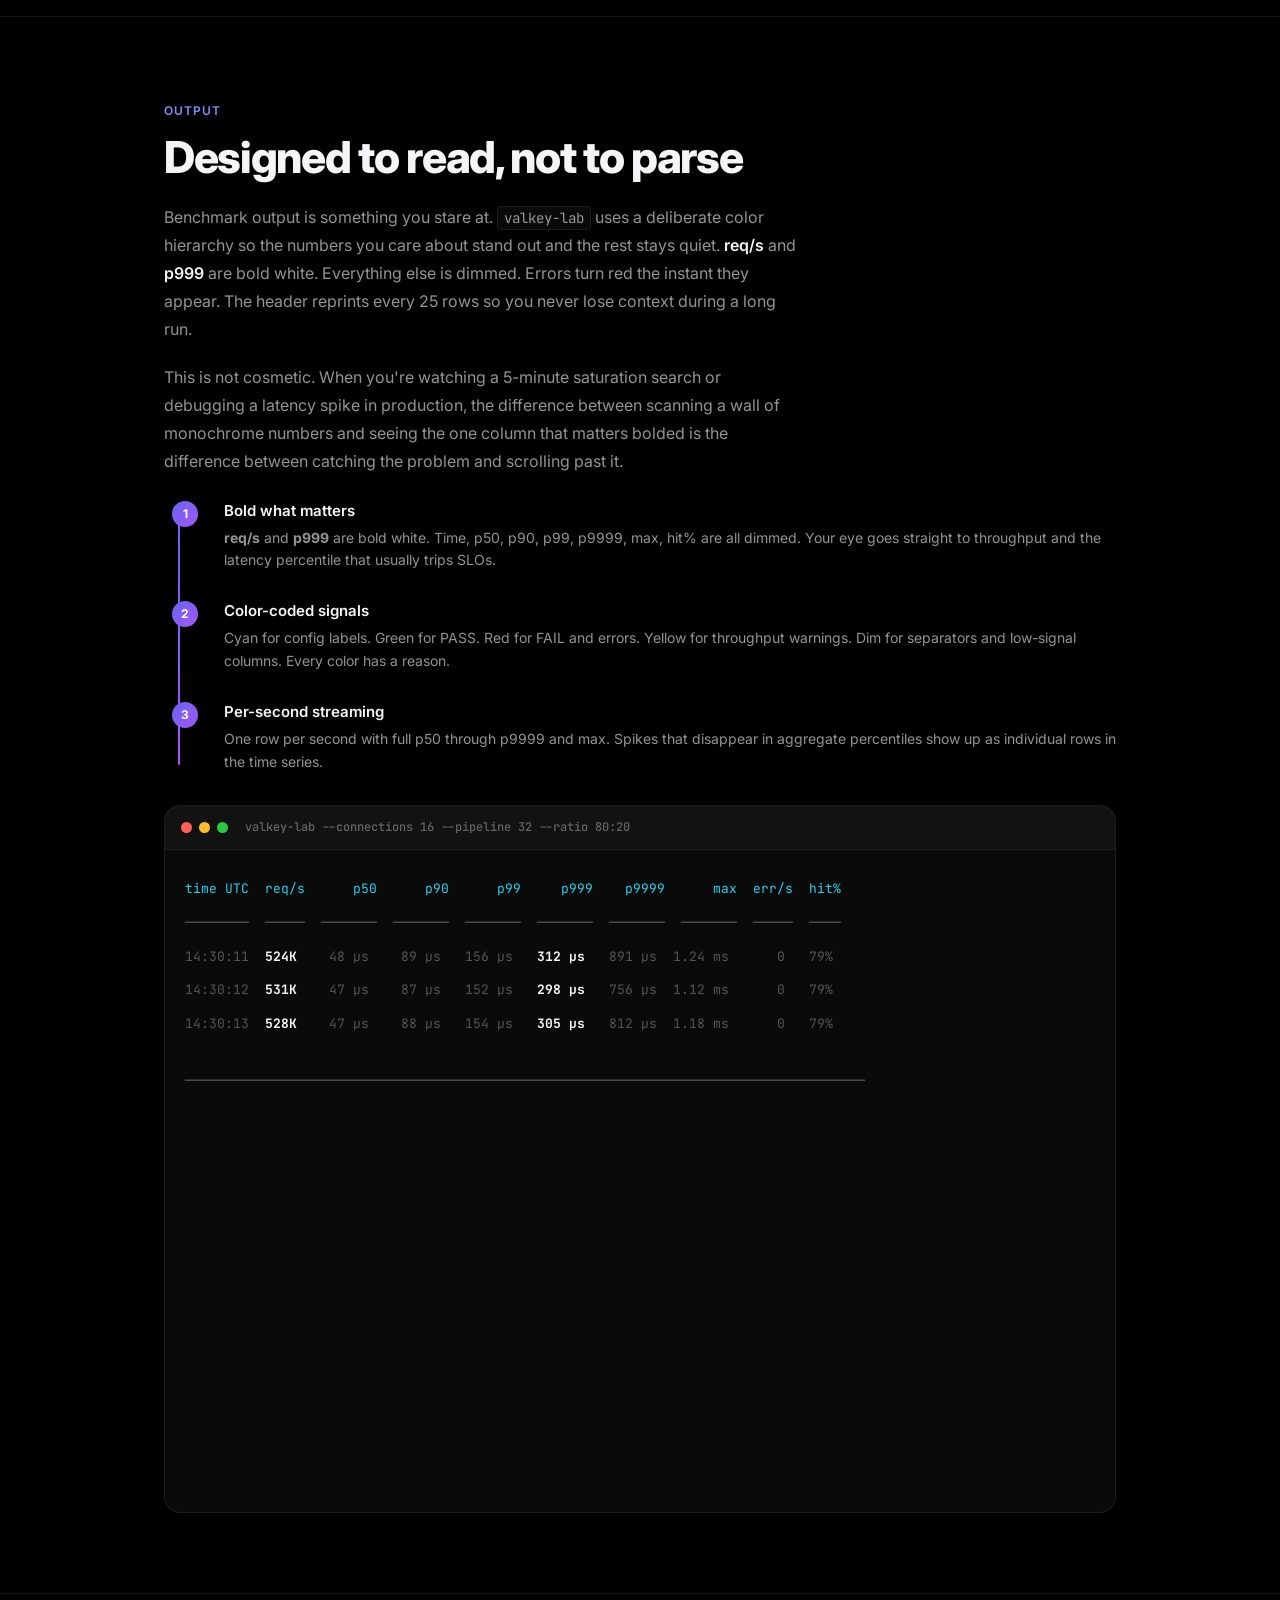
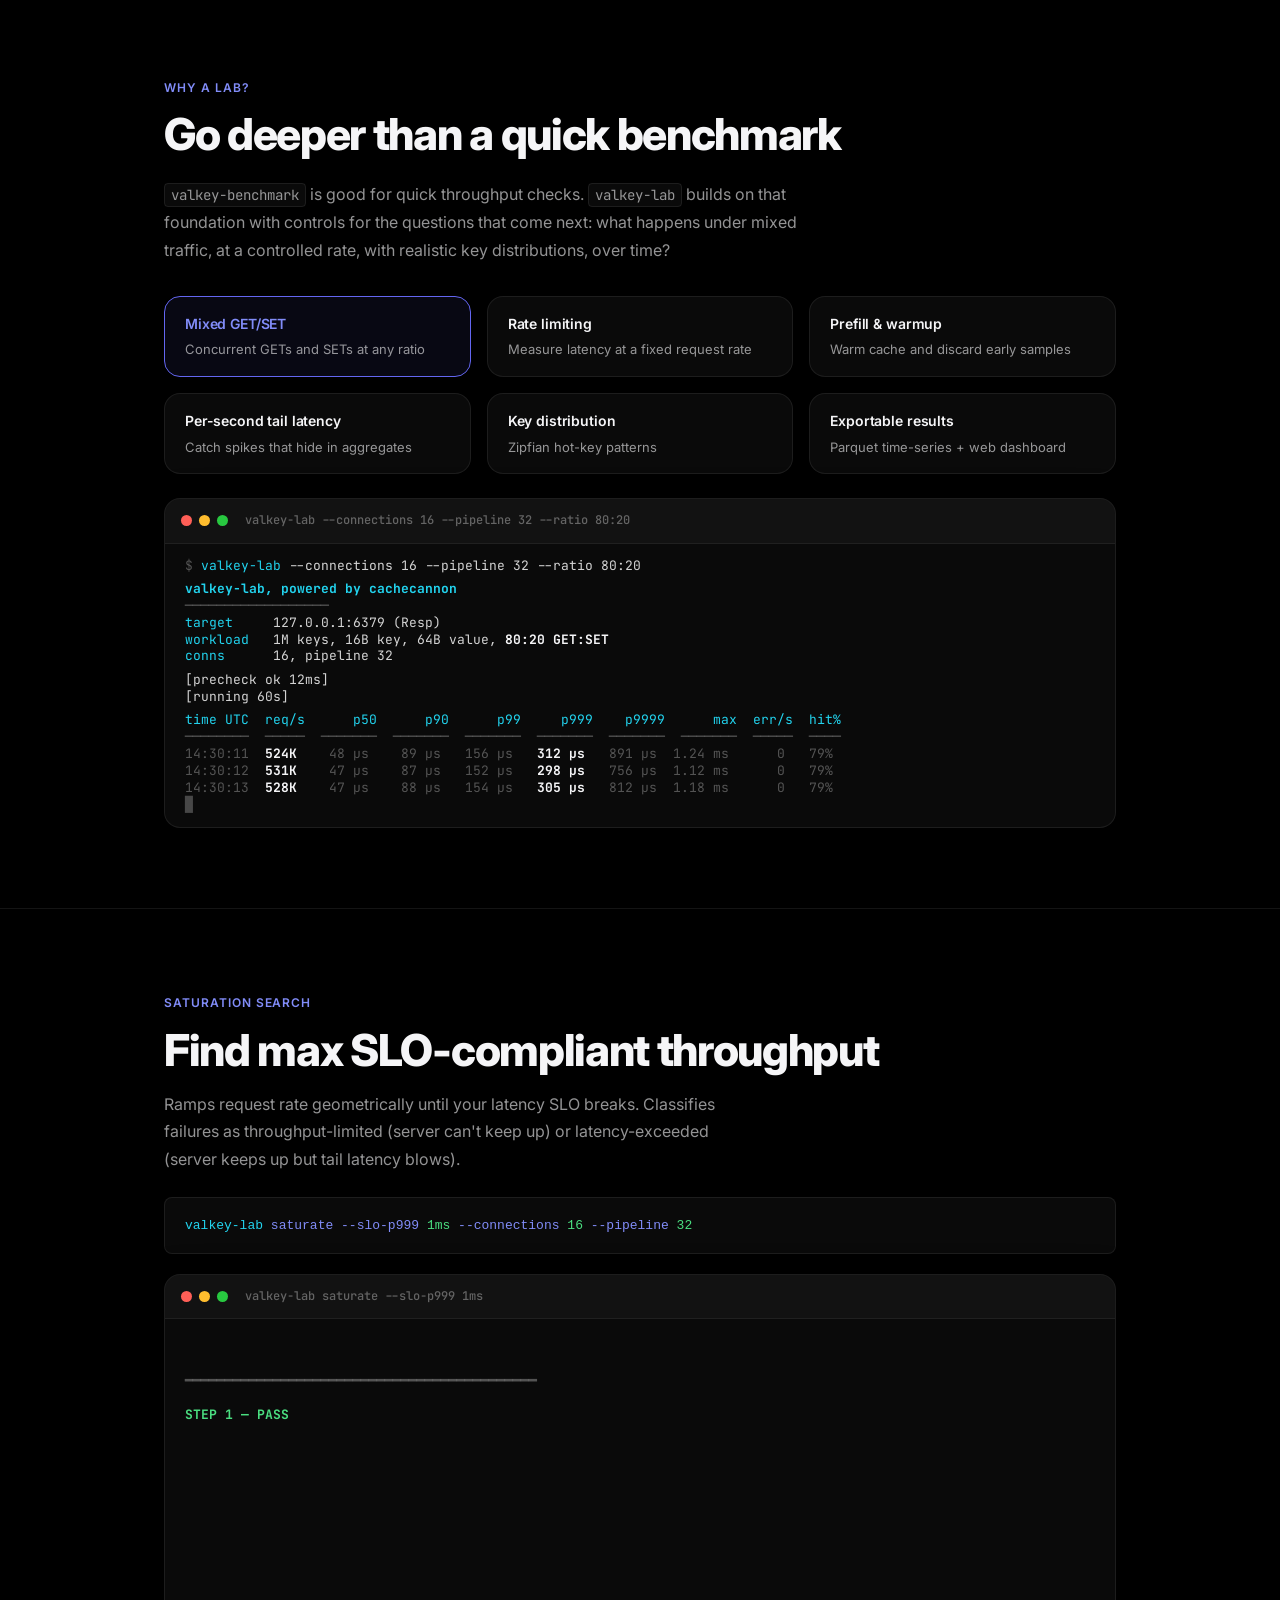
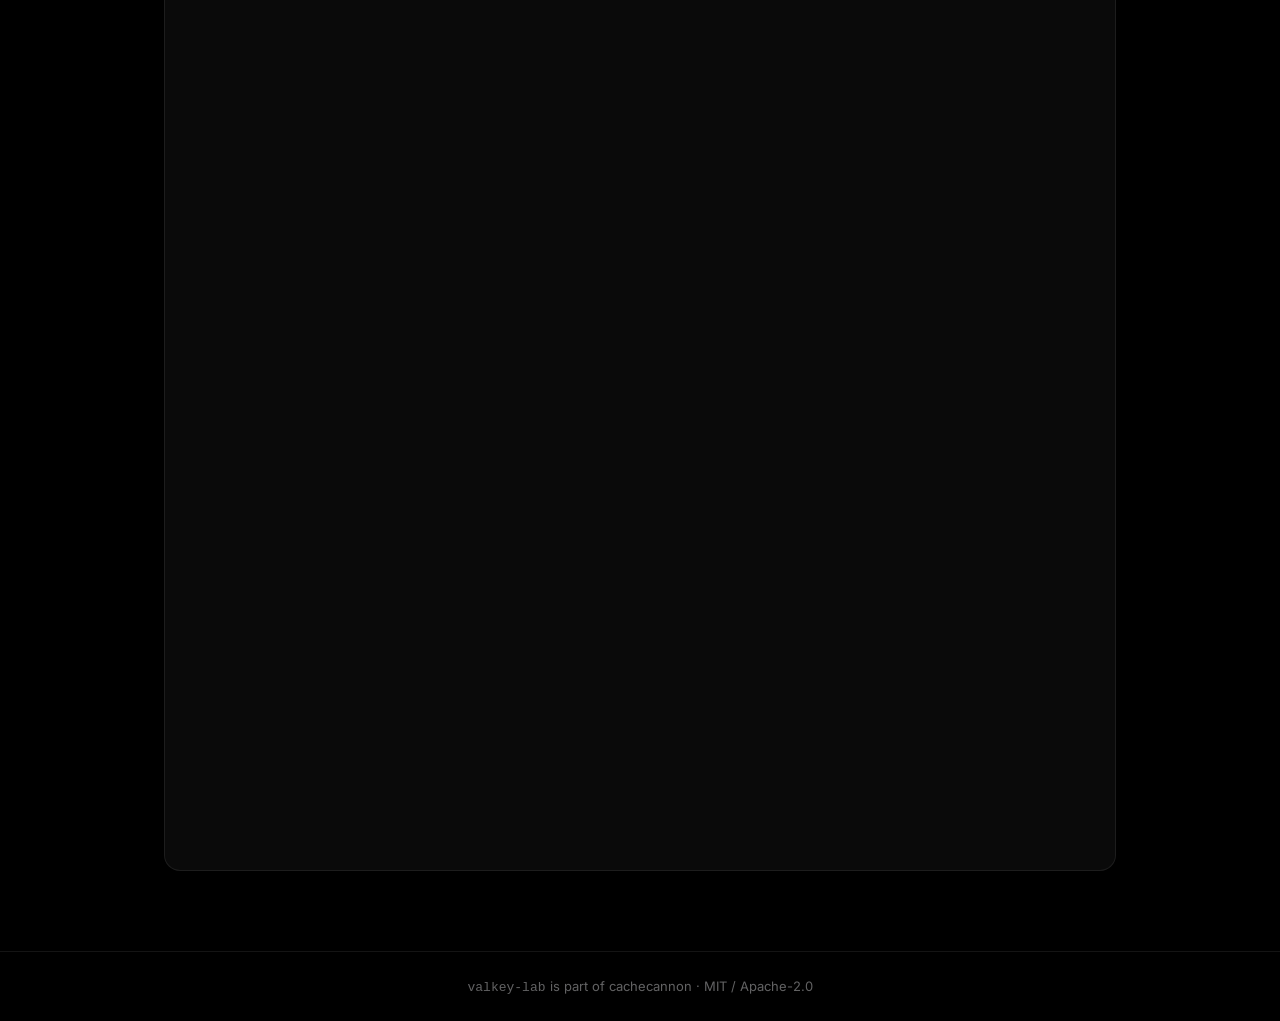
==== commit e4c180a5: "restyle install as inline pill in nav bar" ====
--- a/docs/index.html
+++ b/docs/index.html
@@ -17,22 +17,18 @@
 <nav class="nav" id="nav">
   <div class="nav-inner">
     <a href="#" class="nav-logo"><img src="favicon.png" alt="Valkey" width="20" height="20" style="vertical-align: -3px; margin-right: 6px;" />valkey-lab</a>
+    <div class="install-pill">
+      <code id="install-cmd">curl -fsSL https://cachecannon.cc/install.sh | bash</code>
+      <button class="copy-btn" id="copy-btn" aria-label="Copy to clipboard">
+        <svg width="14" height="14" viewBox="0 0 24 24" fill="none" stroke="currentColor" stroke-width="2" stroke-linecap="round" stroke-linejoin="round"><rect x="9" y="9" width="13" height="13" rx="2"/><path d="M5 15H4a2 2 0 01-2-2V4a2 2 0 012-2h9a2 2 0 012 2v1"/></svg>
+      </button>
+    </div>
     <div class="nav-links">
       <button id="theme-toggle" aria-label="Toggle theme">&#9790;</button>
       <a href="https://github.com/cachecannon/cachecannon" class="nav-github" target="_blank" rel="noopener"><svg height="16" width="16" viewBox="0 0 16 16" fill="currentColor"><path d="M8 0C3.58 0 0 3.58 0 8c0 3.54 2.29 6.53 5.47 7.59.4.07.55-.17.55-.38 0-.19-.01-.82-.01-1.49-2.01.37-2.53-.49-2.69-.94-.09-.23-.48-.94-.82-1.13-.28-.15-.68-.52-.01-.53.63-.01 1.08.58 1.23.82.72 1.21 1.87.87 2.33.66.07-.52.28-.87.51-1.07-1.78-.2-3.64-.89-3.64-3.95 0-.87.31-1.59.82-2.15-.08-.2-.36-1.02.08-2.12 0 0 .67-.21 2.2.82.64-.18 1.32-.27 2-.27.68 0 1.36.09 2 .27 1.53-1.04 2.2-.82 2.2-.82.44 1.1.16 1.92.08 2.12.51.56.82 1.27.82 2.15 0 3.07-1.87 3.75-3.65 3.95.29.25.54.73.54 1.48 0 1.07-.01 1.93-.01 2.2 0 .21.15.46.55.38A8.013 8.013 0 0016 8c0-4.42-3.58-8-8-8z"/></svg> GitHub</a>
     </div>
   </div>
 </nav>
-
-<!-- Install banner -->
-<div class="install-banner" id="install-banner">
-  <div class="install-inner">
-    <code id="install-cmd">curl -fsSL https://cachecannon.cc/install.sh | bash</code>
-    <button class="copy-btn" id="copy-btn" aria-label="Copy to clipboard">
-      <svg width="14" height="14" viewBox="0 0 24 24" fill="none" stroke="currentColor" stroke-width="2" stroke-linecap="round" stroke-linejoin="round"><rect x="9" y="9" width="13" height="13" rx="2"/><path d="M5 15H4a2 2 0 01-2-2V4a2 2 0 012-2h9a2 2 0 012 2v1"/></svg>
-    </button>
-  </div>
-</div>
 
 <!-- ============ Hero ============ -->
 <section class="hero">
--- a/docs/styles.css
+++ b/docs/styles.css
@@ -123,53 +123,42 @@
 }
 #theme-toggle:hover { border-color: var(--border-hover); color: var(--text-primary); }
 
-/* ---- Install banner ---- */
-.install-banner {
-  position: fixed;
-  top: 60px;
-  left: 0;
-  right: 0;
-  z-index: 999;
-  background: rgba(99,102,241,0.08);
-  border-bottom: 1px solid rgba(99,102,241,0.2);
-  backdrop-filter: blur(12px);
-  -webkit-backdrop-filter: blur(12px);
-  padding: 8px 24px;
-  text-align: center;
-}
-[data-theme="light"] .install-banner {
-  background: rgba(99,102,241,0.06);
-}
-.install-inner {
+/* ---- Install pill (in nav) ---- */
+.install-pill {
   display: inline-flex;
   align-items: center;
-  gap: 10px;
-}
-.install-inner code {
+  gap: 8px;
+  background: var(--bg-card);
+  border: 1px solid var(--border);
+  border-radius: 100px;
+  padding: 5px 12px 5px 14px;
+  transition: all var(--transition);
+}
+.install-pill:hover {
+  border-color: var(--border-hover);
+}
+.install-pill code {
   font-family: var(--mono);
-  font-size: 13px;
-  color: var(--text-primary);
-  letter-spacing: -0.01em;
+  font-size: 12px;
+  color: var(--text-secondary);
+  white-space: nowrap;
 }
 .copy-btn {
   display: inline-flex;
   align-items: center;
   justify-content: center;
-  background: var(--bg-card);
-  border: 1px solid var(--border);
-  color: var(--text-secondary);
-  border-radius: 6px;
-  padding: 4px 8px;
+  background: none;
+  border: none;
+  color: var(--text-tertiary);
   cursor: pointer;
-  transition: all var(--transition);
+  padding: 2px;
+  transition: color var(--transition);
 }
 .copy-btn:hover {
-  border-color: var(--border-hover);
   color: var(--text-primary);
 }
 .copy-btn.copied {
   color: var(--green);
-  border-color: var(--green);
 }
 
 /* ---- Hero ---- */
@@ -177,7 +166,7 @@
   position: relative;
   min-height: 70vh;
   display: flex; align-items: center; justify-content: center;
-  padding: 140px 24px 40px;
+  padding: 120px 24px 40px;
   text-align: center;
   overflow: hidden;
 }
@@ -487,6 +476,7 @@
 @media (max-width: 768px) {
   .section { padding: 56px 0; }
   .nav-links a:not(.nav-github):not(#theme-toggle) { display: none; }
+  .install-pill { display: none; }
   .bento-grid { grid-template-columns: 1fr; }
   .terminal-body { font-size: 11px; padding: 14px 16px; }
   .hero { min-height: 60vh; padding-top: 100px; }
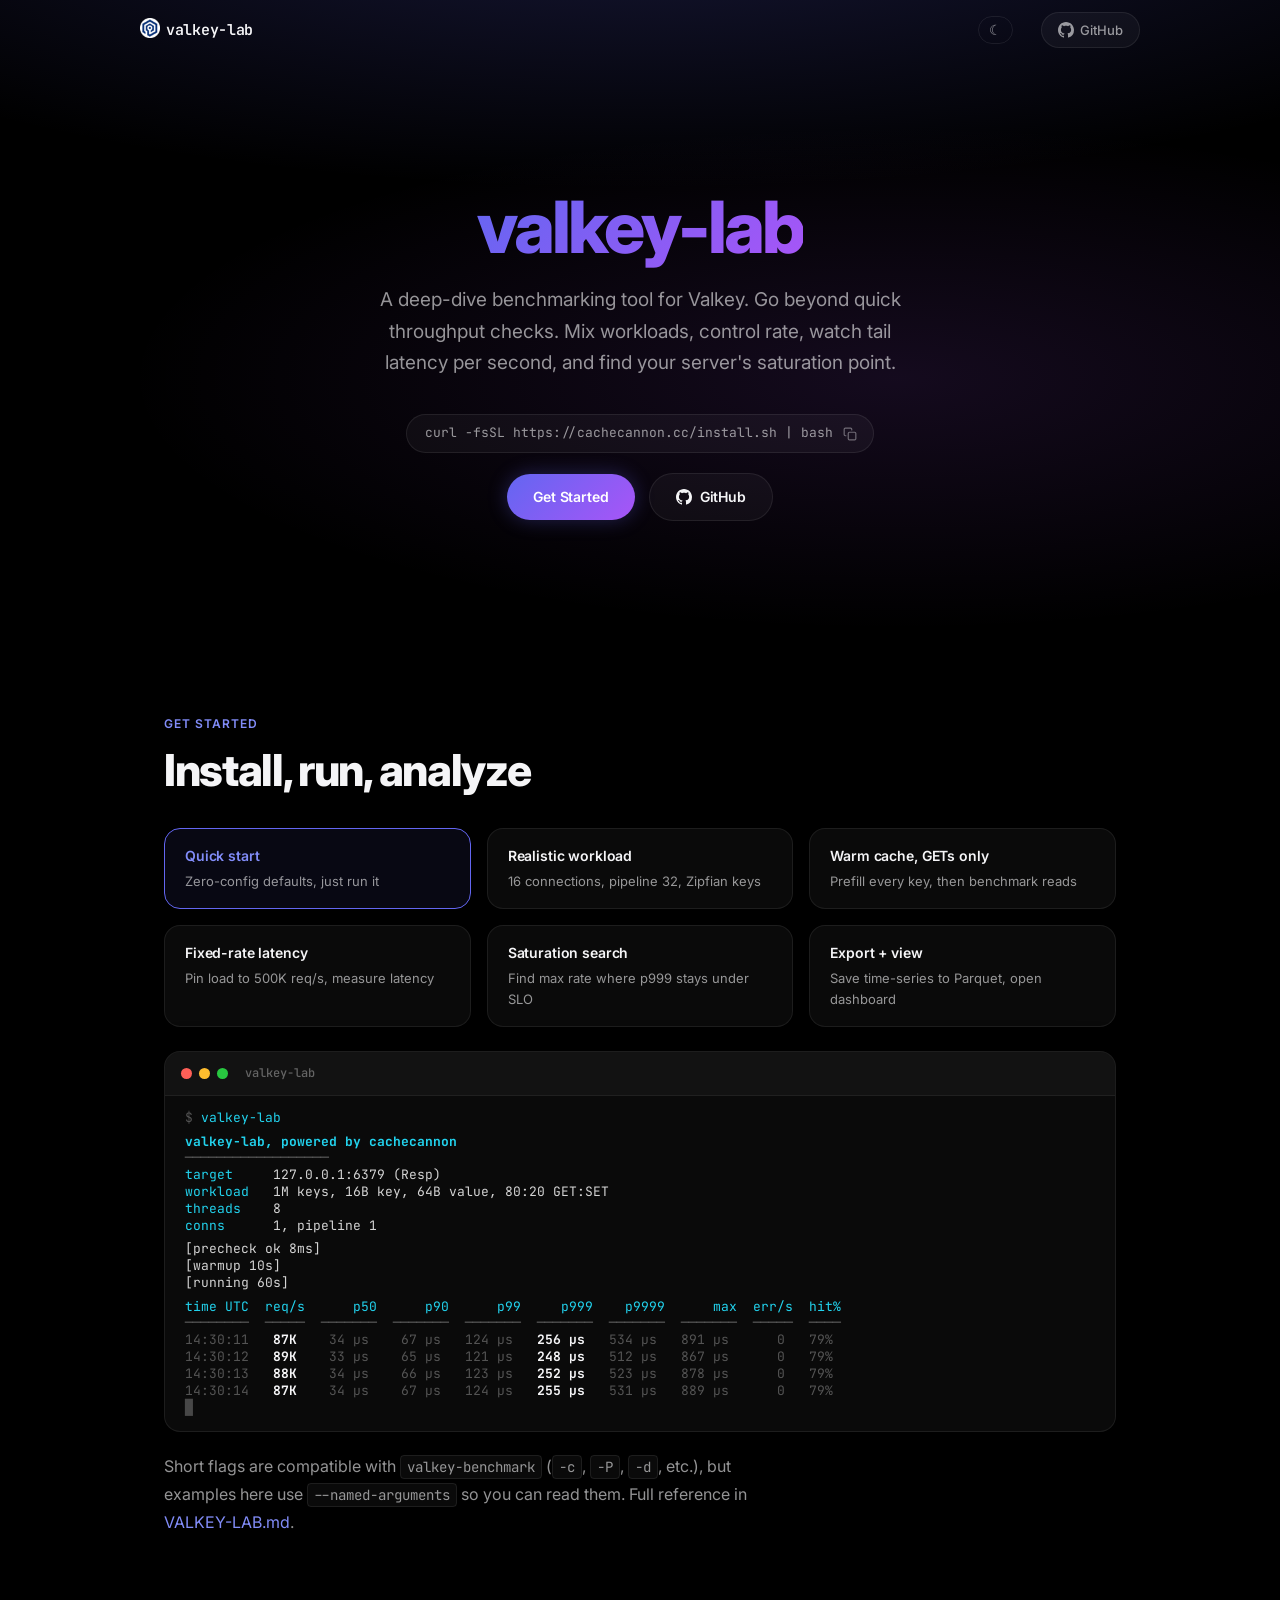
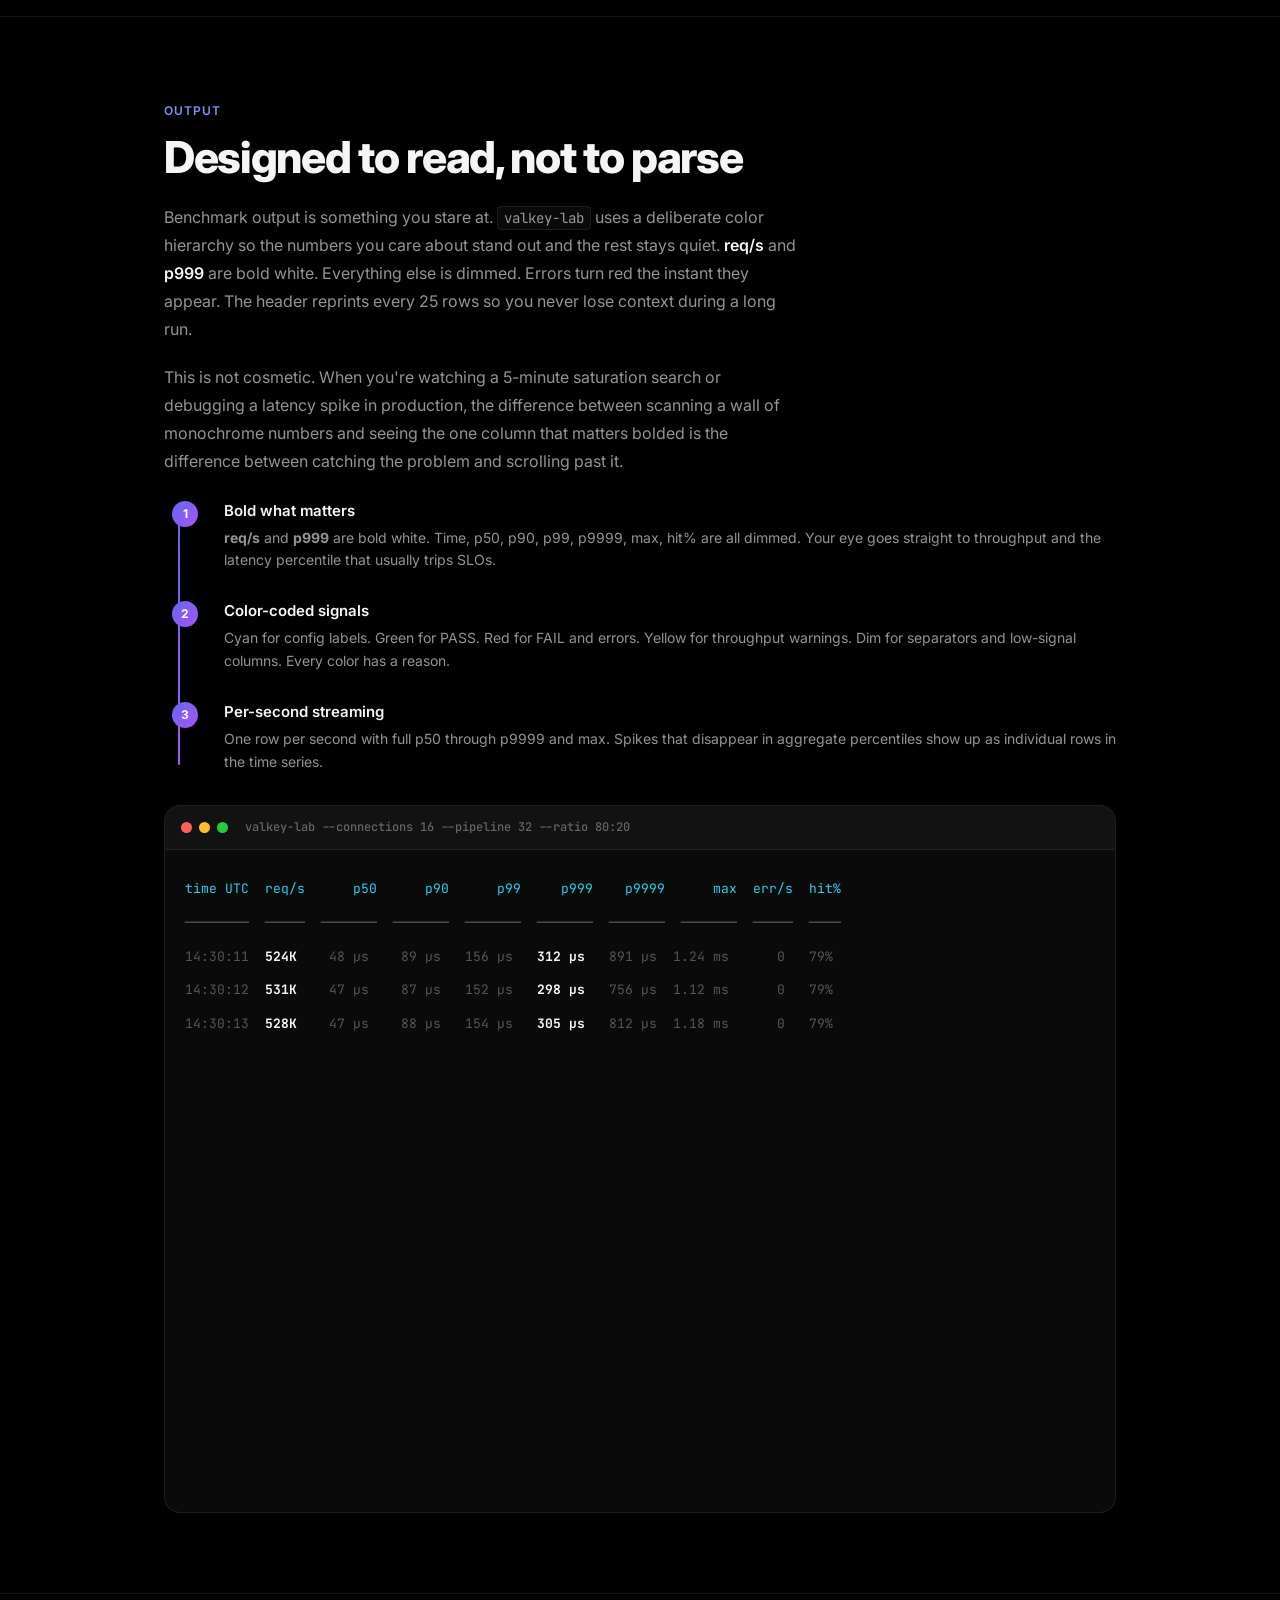
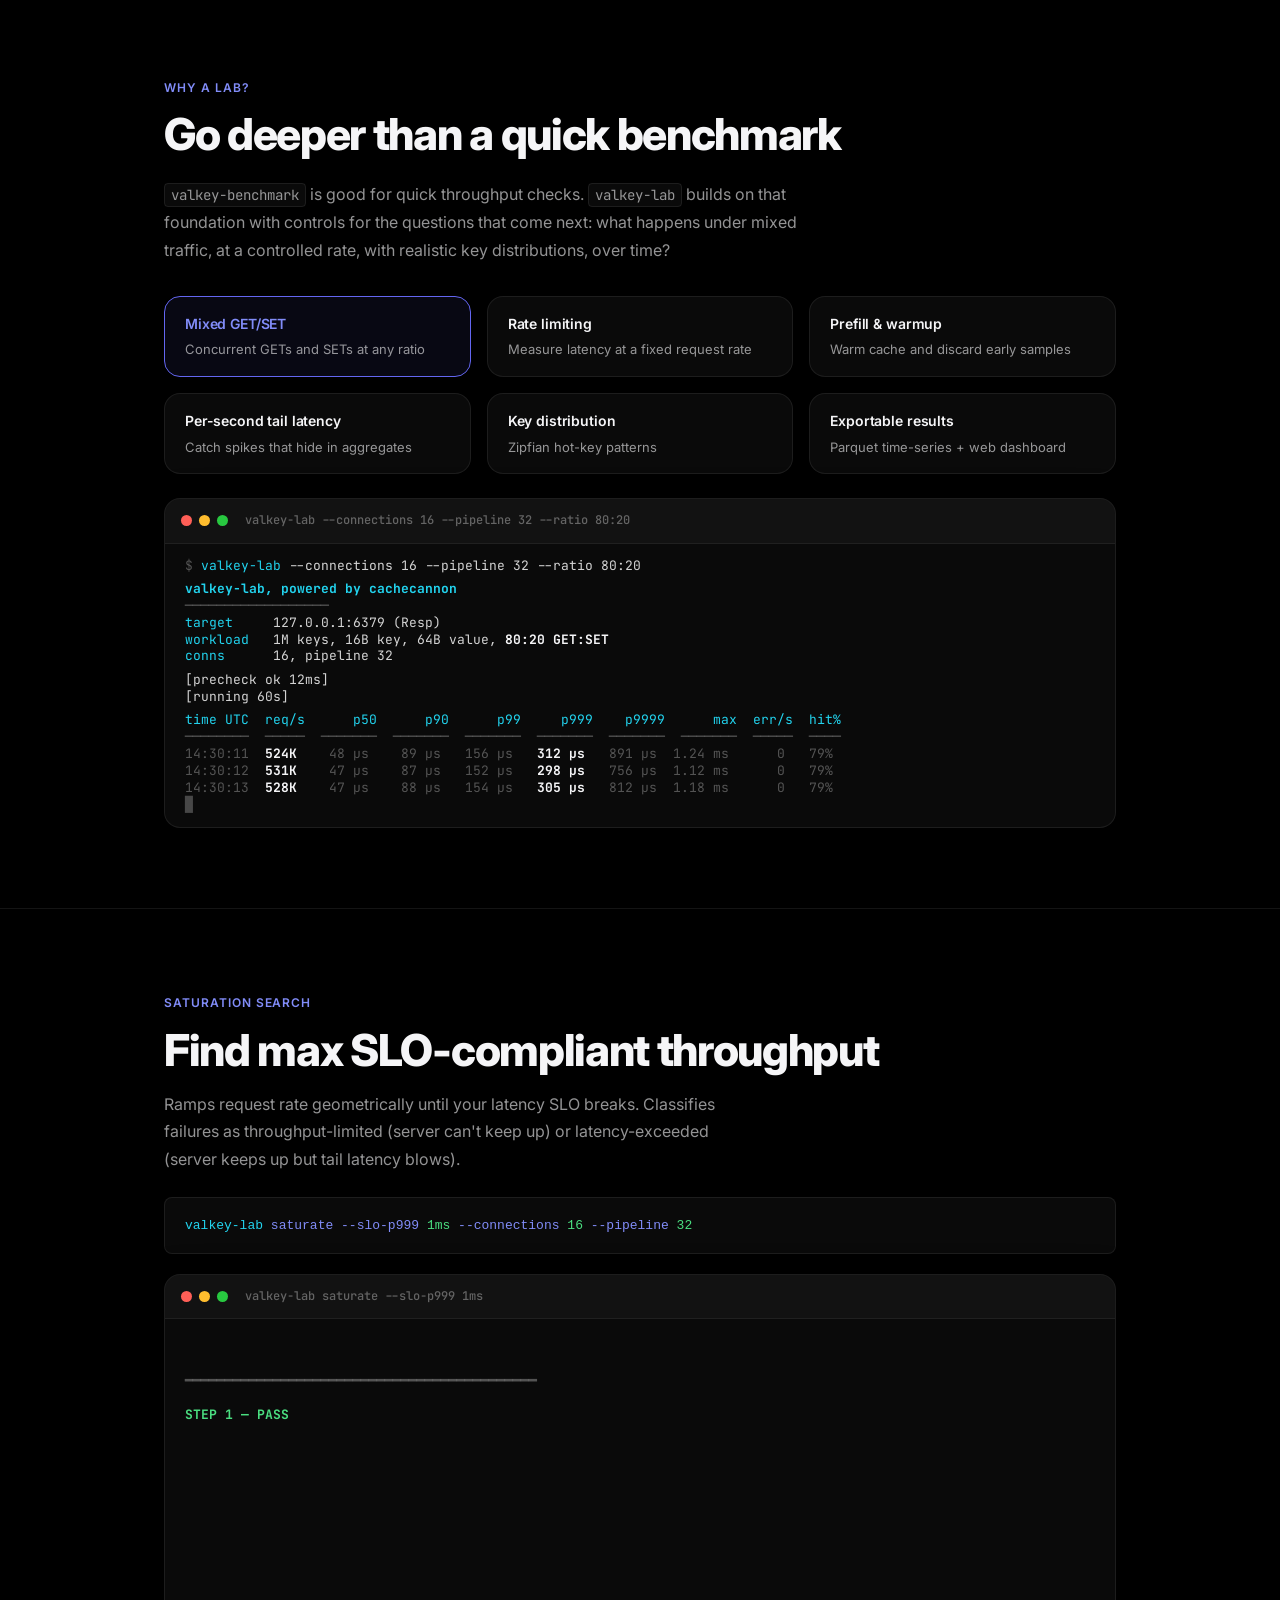
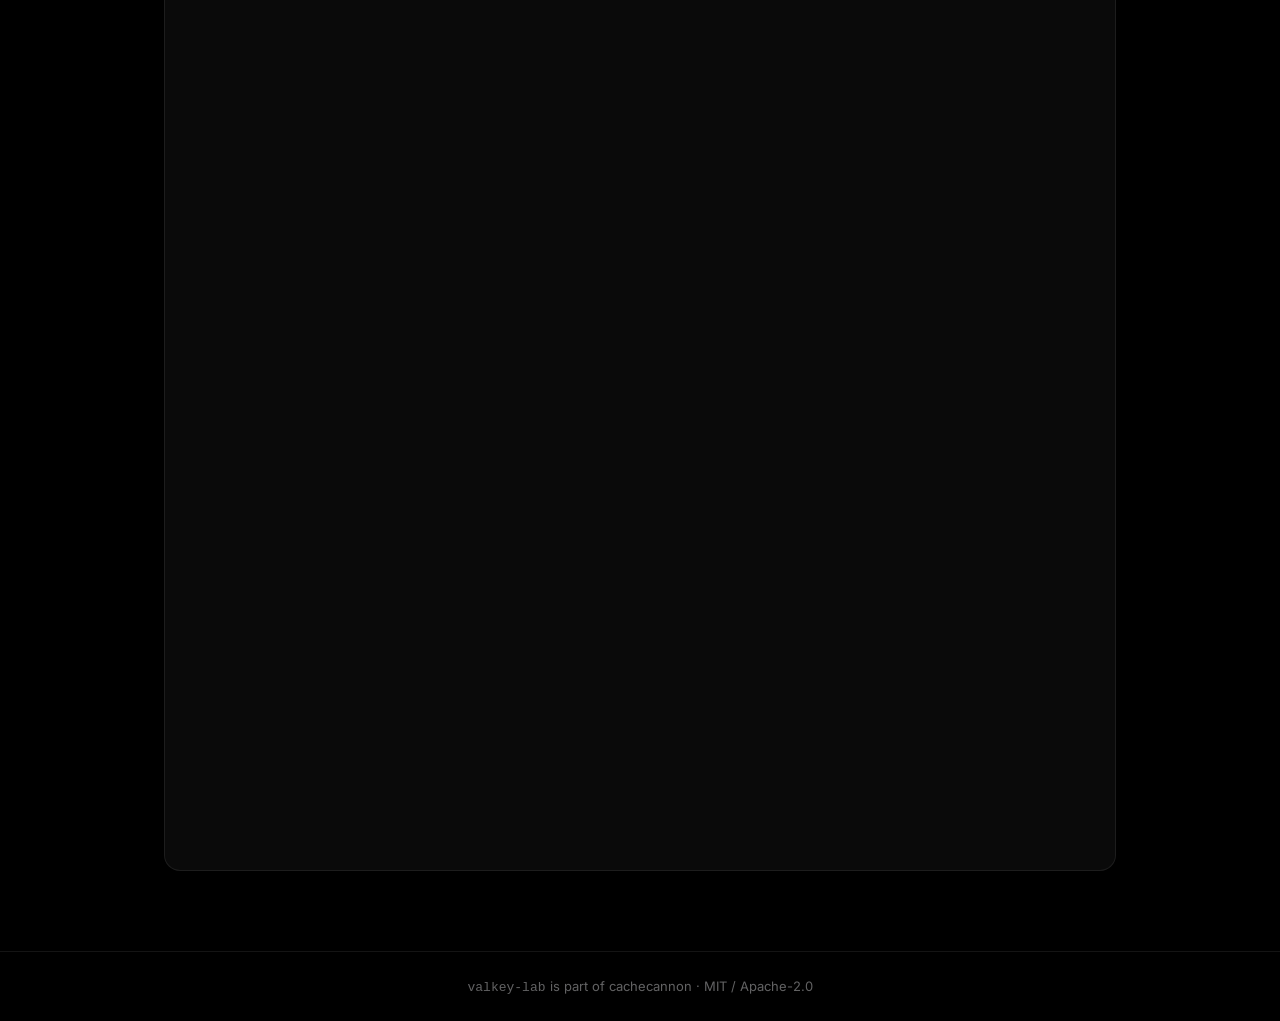
==== commit 4ba9ed19: "move install pill to hero between subtitle and action buttons" ====
--- a/docs/index.html
+++ b/docs/index.html
@@ -17,12 +17,6 @@
 <nav class="nav" id="nav">
   <div class="nav-inner">
     <a href="#" class="nav-logo"><img src="favicon.png" alt="Valkey" width="20" height="20" style="vertical-align: -3px; margin-right: 6px;" />valkey-lab</a>
-    <div class="install-pill">
-      <code id="install-cmd">curl -fsSL https://cachecannon.cc/install.sh | bash</code>
-      <button class="copy-btn" id="copy-btn" aria-label="Copy to clipboard">
-        <svg width="14" height="14" viewBox="0 0 24 24" fill="none" stroke="currentColor" stroke-width="2" stroke-linecap="round" stroke-linejoin="round"><rect x="9" y="9" width="13" height="13" rx="2"/><path d="M5 15H4a2 2 0 01-2-2V4a2 2 0 012-2h9a2 2 0 012 2v1"/></svg>
-      </button>
-    </div>
     <div class="nav-links">
       <button id="theme-toggle" aria-label="Toggle theme">&#9790;</button>
       <a href="https://github.com/cachecannon/cachecannon" class="nav-github" target="_blank" rel="noopener"><svg height="16" width="16" viewBox="0 0 16 16" fill="currentColor"><path d="M8 0C3.58 0 0 3.58 0 8c0 3.54 2.29 6.53 5.47 7.59.4.07.55-.17.55-.38 0-.19-.01-.82-.01-1.49-2.01.37-2.53-.49-2.69-.94-.09-.23-.48-.94-.82-1.13-.28-.15-.68-.52-.01-.53.63-.01 1.08.58 1.23.82.72 1.21 1.87.87 2.33.66.07-.52.28-.87.51-1.07-1.78-.2-3.64-.89-3.64-3.95 0-.87.31-1.59.82-2.15-.08-.2-.36-1.02.08-2.12 0 0 .67-.21 2.2.82.64-.18 1.32-.27 2-.27.68 0 1.36.09 2 .27 1.53-1.04 2.2-.82 2.2-.82.44 1.1.16 1.92.08 2.12.51.56.82 1.27.82 2.15 0 3.07-1.87 3.75-3.65 3.95.29.25.54.73.54 1.48 0 1.07-.01 1.93-.01 2.2 0 .21.15.46.55.38A8.013 8.013 0 0016 8c0-4.42-3.58-8-8-8z"/></svg> GitHub</a>
@@ -40,6 +34,12 @@
       Go beyond quick throughput checks. Mix workloads, control rate,
       watch tail latency per second, and find your server's saturation point.
     </p>
+    <div class="install-pill fade-up">
+      <code id="install-cmd">curl -fsSL https://cachecannon.cc/install.sh | bash</code>
+      <button class="copy-btn" id="copy-btn" aria-label="Copy to clipboard">
+        <svg width="14" height="14" viewBox="0 0 24 24" fill="none" stroke="currentColor" stroke-width="2" stroke-linecap="round" stroke-linejoin="round"><rect x="9" y="9" width="13" height="13" rx="2"/><path d="M5 15H4a2 2 0 01-2-2V4a2 2 0 012-2h9a2 2 0 012 2v1"/></svg>
+      </button>
+    </div>
     <div class="hero-actions fade-up">
       <a href="#try-it" class="btn btn-primary">Get Started</a>
       <a href="https://github.com/cachecannon/cachecannon" class="btn btn-secondary" target="_blank" rel="noopener"><svg height="16" width="16" viewBox="0 0 16 16" fill="currentColor"><path d="M8 0C3.58 0 0 3.58 0 8c0 3.54 2.29 6.53 5.47 7.59.4.07.55-.17.55-.38 0-.19-.01-.82-.01-1.49-2.01.37-2.53-.49-2.69-.94-.09-.23-.48-.94-.82-1.13-.28-.15-.68-.52-.01-.53.63-.01 1.08.58 1.23.82.72 1.21 1.87.87 2.33.66.07-.52.28-.87.51-1.07-1.78-.2-3.64-.89-3.64-3.95 0-.87.31-1.59.82-2.15-.08-.2-.36-1.02.08-2.12 0 0 .67-.21 2.2.82.64-.18 1.32-.27 2-.27.68 0 1.36.09 2 .27 1.53-1.04 2.2-.82 2.2-.82.44 1.1.16 1.92.08 2.12.51.56.82 1.27.82 2.15 0 3.07-1.87 3.75-3.65 3.95.29.25.54.73.54 1.48 0 1.07-.01 1.93-.01 2.2 0 .21.15.46.55.38A8.013 8.013 0 0016 8c0-4.42-3.58-8-8-8z"/></svg> GitHub</a>
--- a/docs/styles.css
+++ b/docs/styles.css
@@ -123,7 +123,7 @@
 }
 #theme-toggle:hover { border-color: var(--border-hover); color: var(--text-primary); }
 
-/* ---- Install pill (in nav) ---- */
+/* ---- Install pill ---- */
 .install-pill {
   display: inline-flex;
   align-items: center;
@@ -131,7 +131,8 @@
   background: var(--bg-card);
   border: 1px solid var(--border);
   border-radius: 100px;
-  padding: 5px 12px 5px 14px;
+  padding: 8px 14px 8px 18px;
+  margin-bottom: 20px;
   transition: all var(--transition);
 }
 .install-pill:hover {
@@ -139,7 +140,7 @@
 }
 .install-pill code {
   font-family: var(--mono);
-  font-size: 12px;
+  font-size: 13px;
   color: var(--text-secondary);
   white-space: nowrap;
 }
@@ -476,7 +477,7 @@
 @media (max-width: 768px) {
   .section { padding: 56px 0; }
   .nav-links a:not(.nav-github):not(#theme-toggle) { display: none; }
-  .install-pill { display: none; }
+  .install-pill code { font-size: 11px; }
   .bento-grid { grid-template-columns: 1fr; }
   .terminal-body { font-size: 11px; padding: 14px 16px; }
   .hero { min-height: 60vh; padding-top: 100px; }
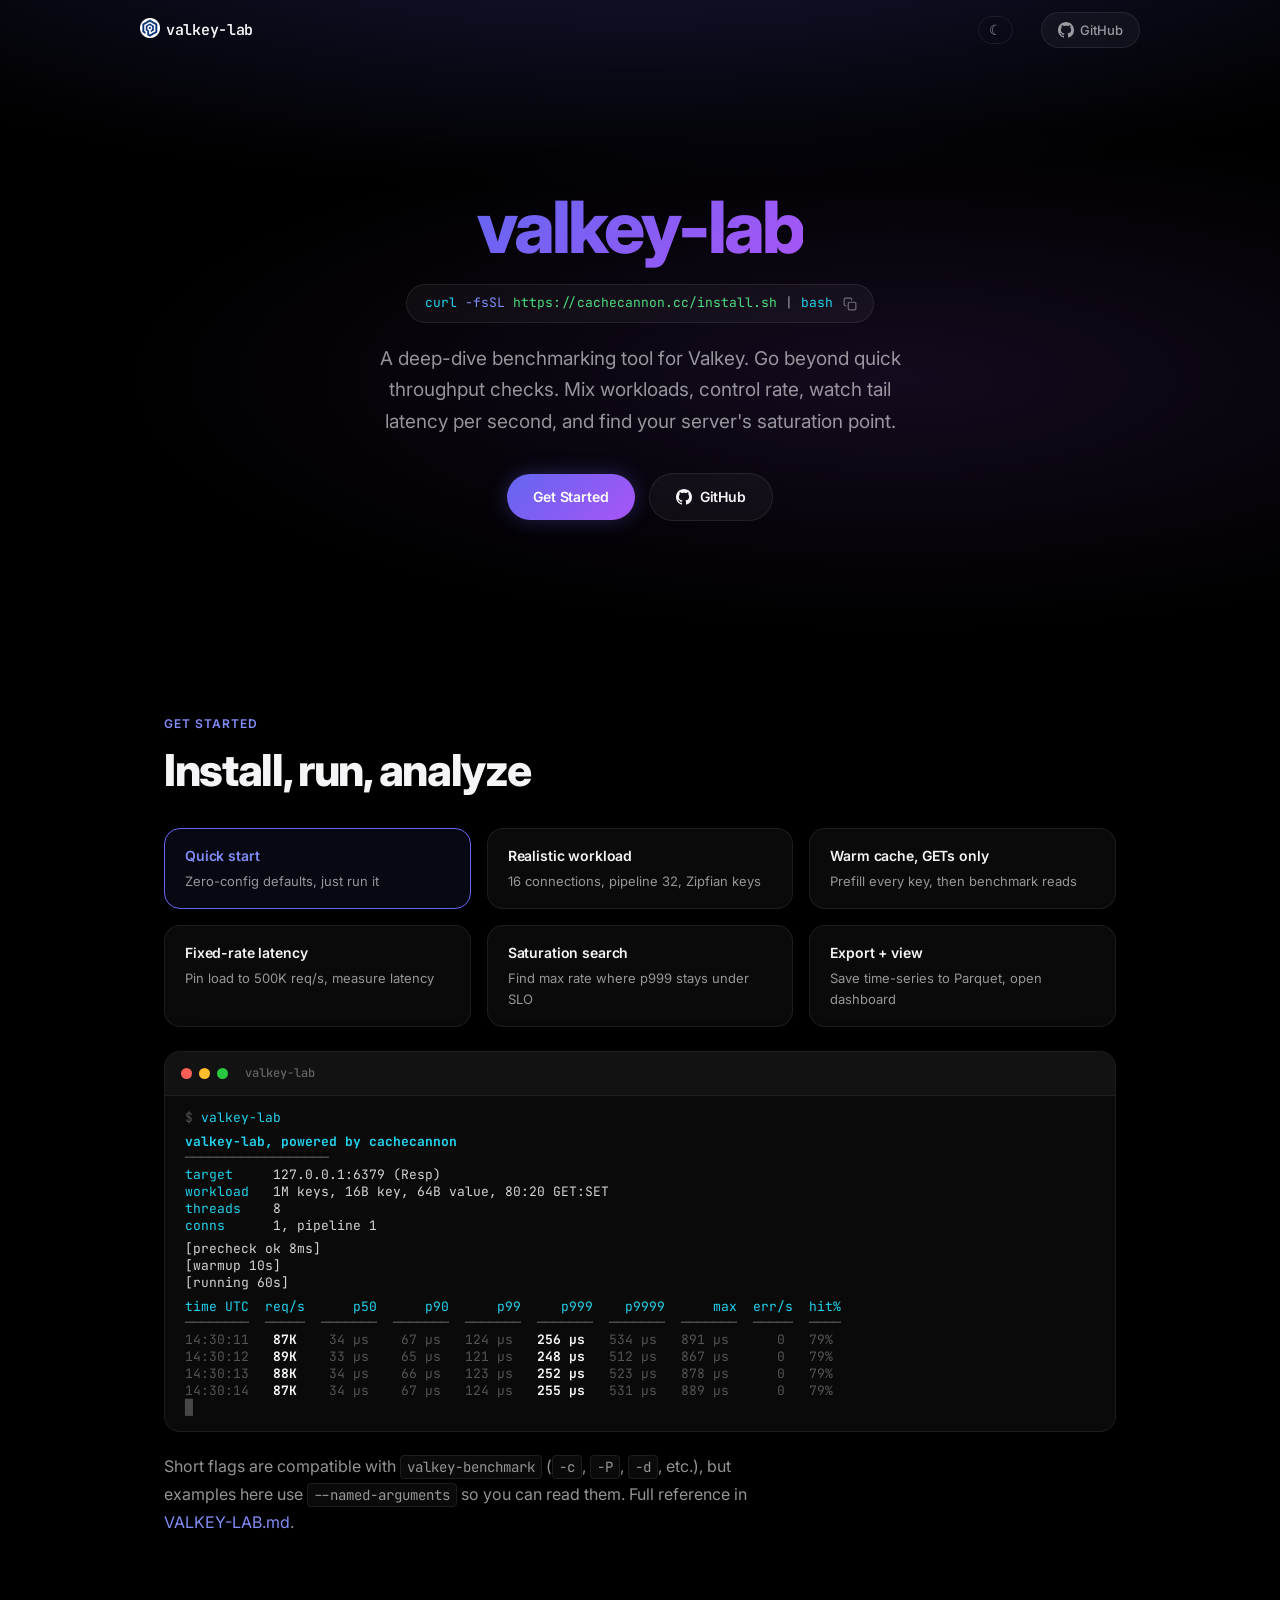
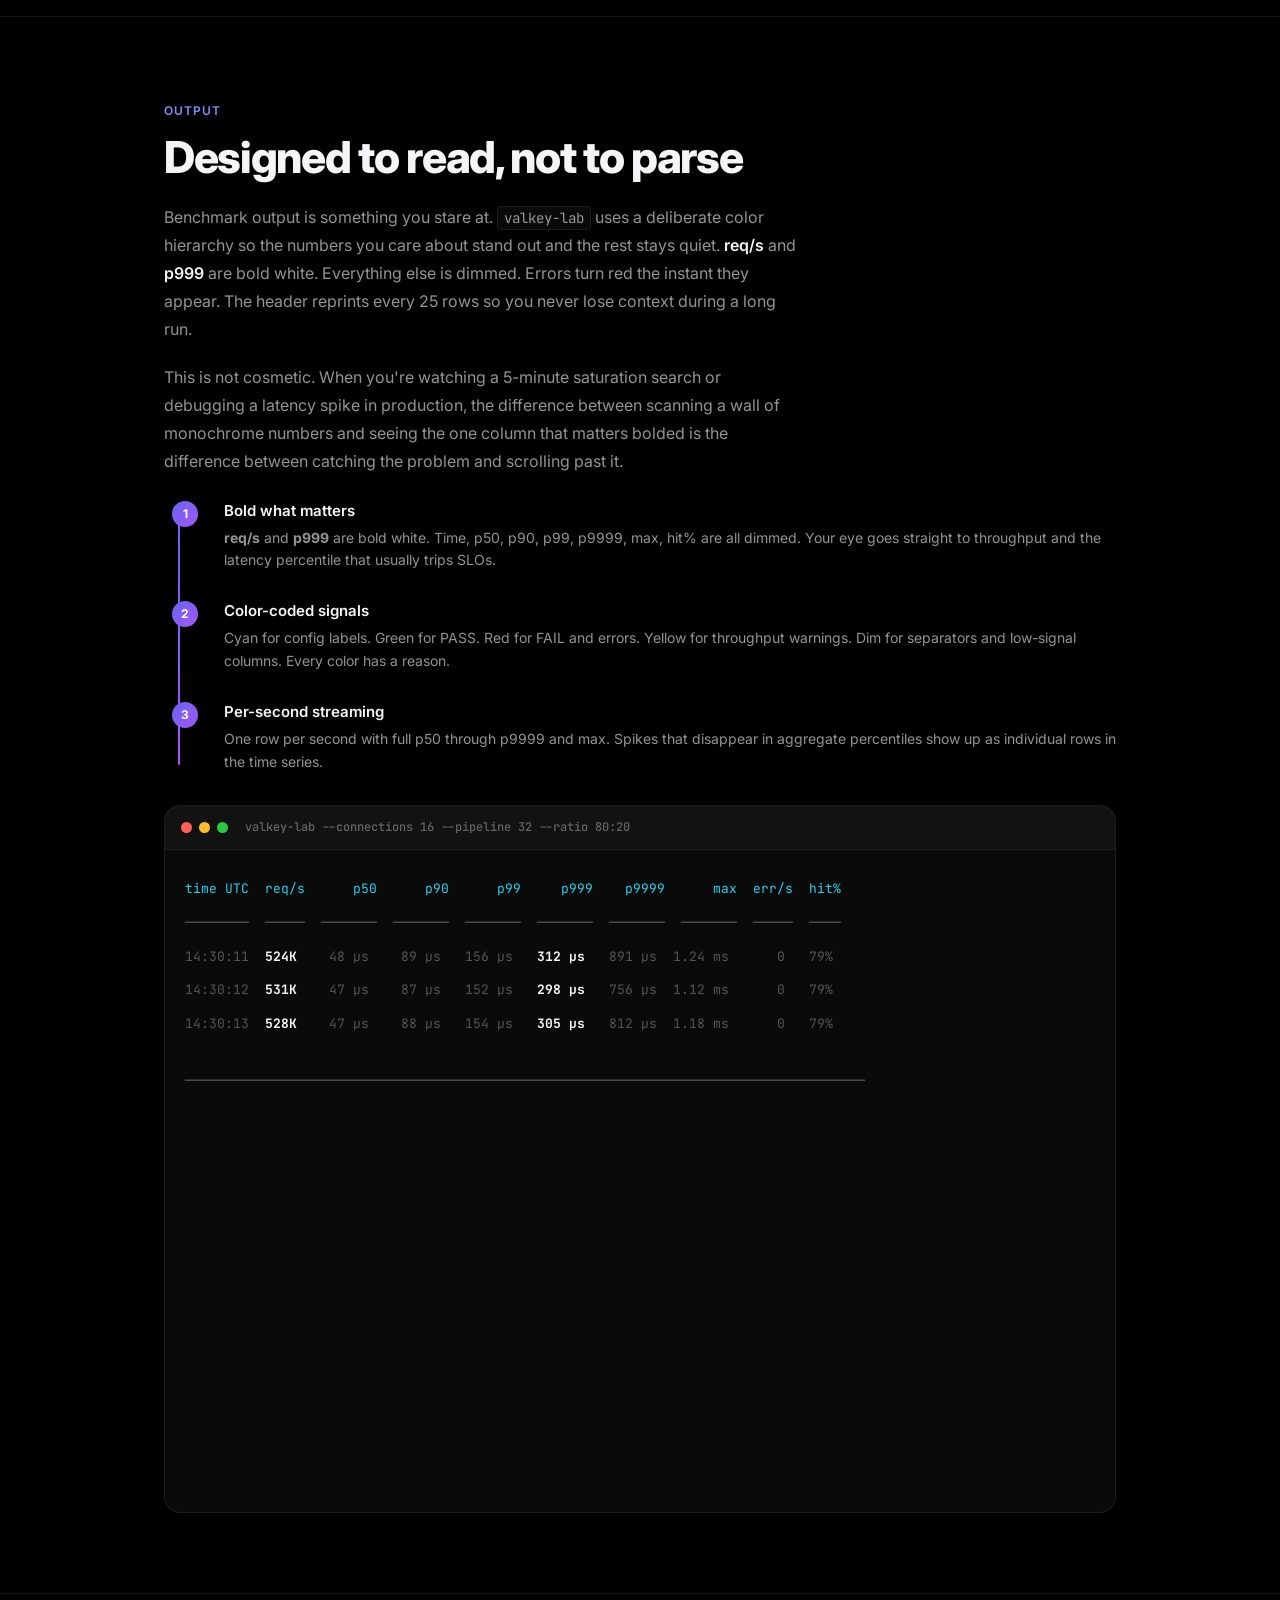
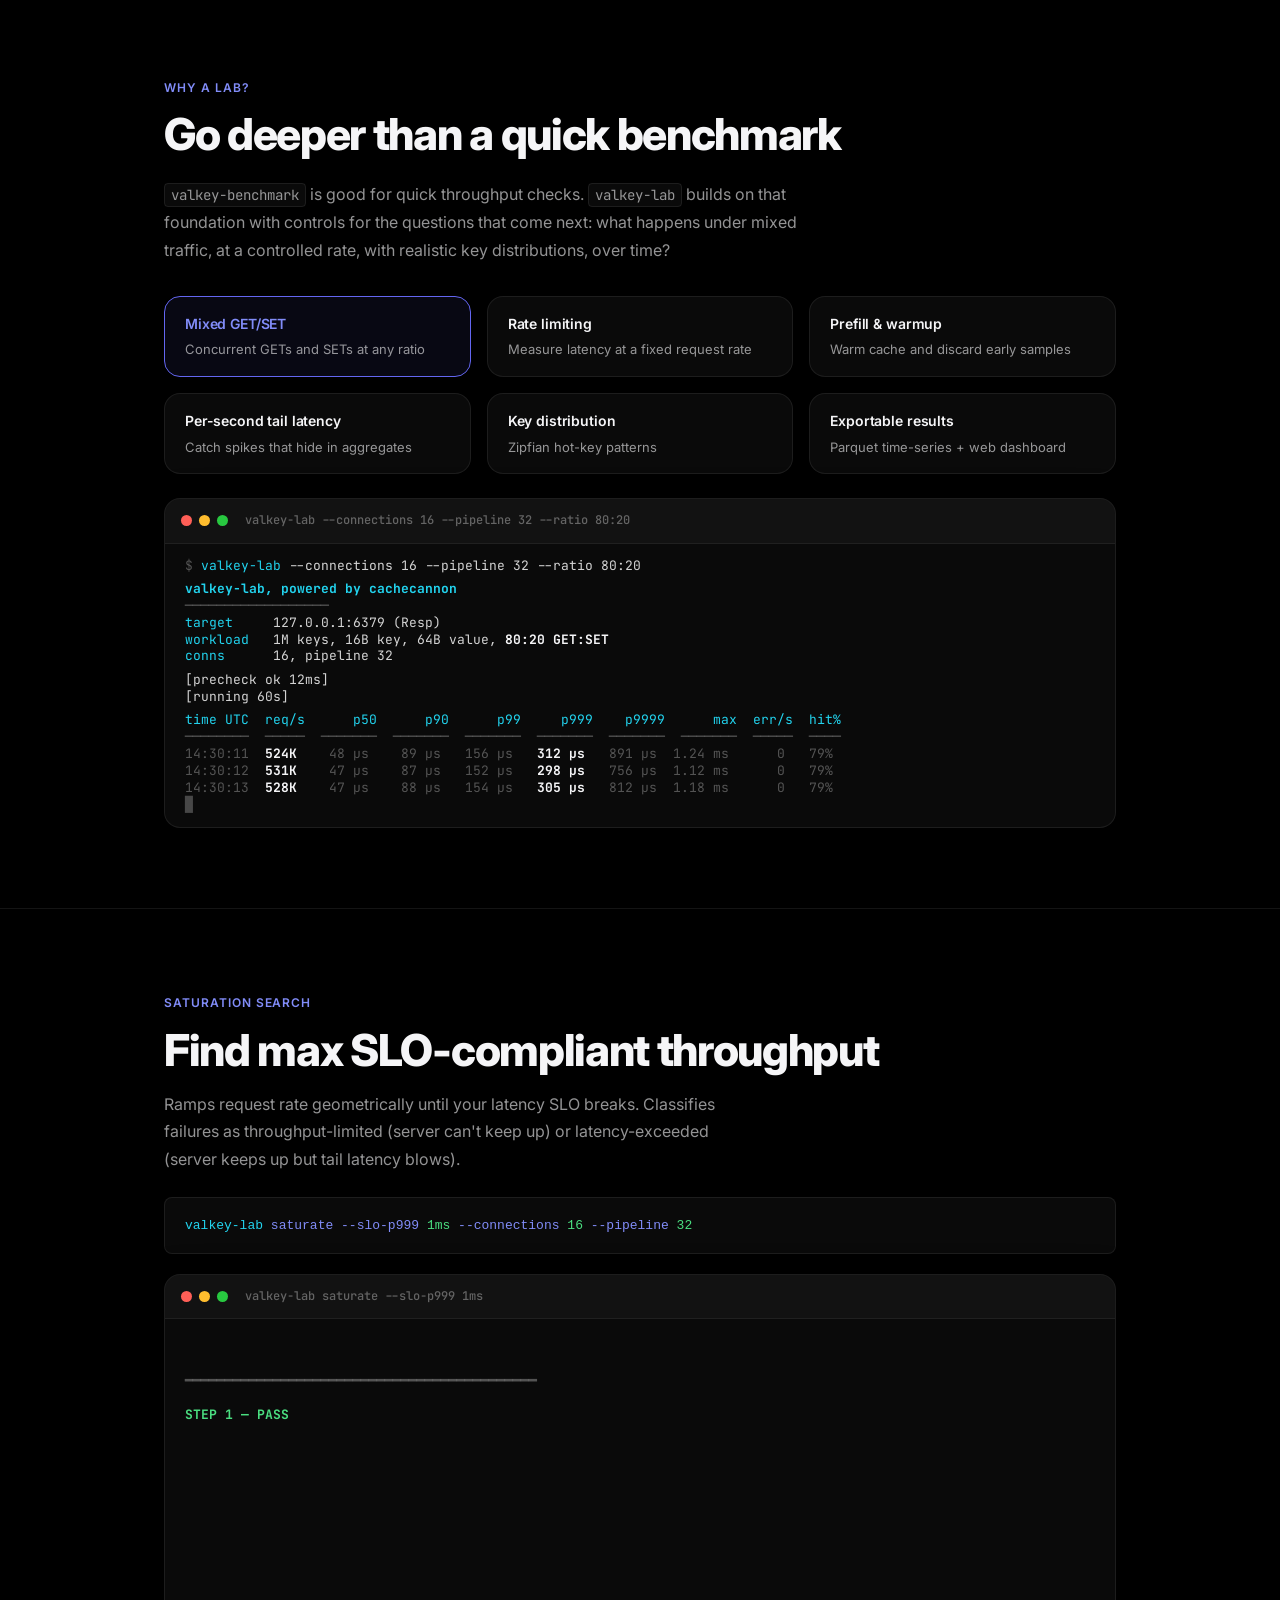
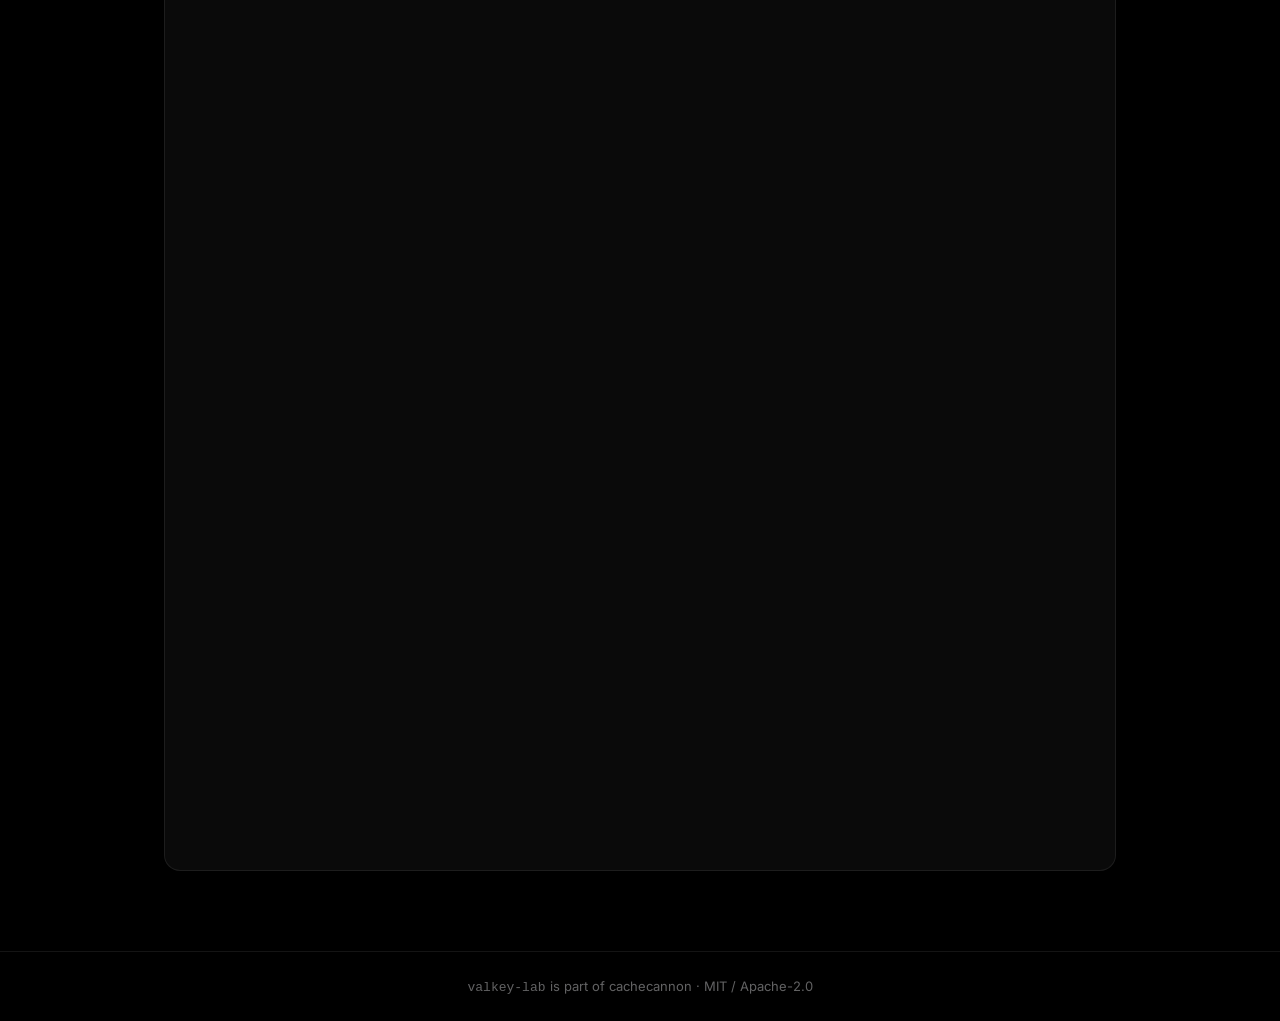
==== commit cb5fc968: "move install pill below h1, add syntax coloring" ====
--- a/docs/index.html
+++ b/docs/index.html
@@ -29,17 +29,18 @@
   <div class="hero-gradient"></div>
   <div class="hero-content">
     <h1 class="fade-up"><span class="gradient-text">valkey-lab</span></h1>
+    <div class="install-pill fade-up">
+      <code><span class="cmd">curl</span> <span class="flag">-fsSL</span> <span class="value">https://cachecannon.cc/install.sh</span> | <span class="cmd">bash</span></code>
+      <input type="hidden" id="install-cmd" value="curl -fsSL https://cachecannon.cc/install.sh | bash" />
+      <button class="copy-btn" id="copy-btn" aria-label="Copy to clipboard">
+        <svg width="14" height="14" viewBox="0 0 24 24" fill="none" stroke="currentColor" stroke-width="2" stroke-linecap="round" stroke-linejoin="round"><rect x="9" y="9" width="13" height="13" rx="2"/><path d="M5 15H4a2 2 0 01-2-2V4a2 2 0 012-2h9a2 2 0 012 2v1"/></svg>
+      </button>
+    </div>
     <p class="hero-subtitle fade-up">
       A deep-dive benchmarking tool for Valkey.
       Go beyond quick throughput checks. Mix workloads, control rate,
       watch tail latency per second, and find your server's saturation point.
     </p>
-    <div class="install-pill fade-up">
-      <code id="install-cmd">curl -fsSL https://cachecannon.cc/install.sh | bash</code>
-      <button class="copy-btn" id="copy-btn" aria-label="Copy to clipboard">
-        <svg width="14" height="14" viewBox="0 0 24 24" fill="none" stroke="currentColor" stroke-width="2" stroke-linecap="round" stroke-linejoin="round"><rect x="9" y="9" width="13" height="13" rx="2"/><path d="M5 15H4a2 2 0 01-2-2V4a2 2 0 012-2h9a2 2 0 012 2v1"/></svg>
-      </button>
-    </div>
     <div class="hero-actions fade-up">
       <a href="#try-it" class="btn btn-primary">Get Started</a>
       <a href="https://github.com/cachecannon/cachecannon" class="btn btn-secondary" target="_blank" rel="noopener"><svg height="16" width="16" viewBox="0 0 16 16" fill="currentColor"><path d="M8 0C3.58 0 0 3.58 0 8c0 3.54 2.29 6.53 5.47 7.59.4.07.55-.17.55-.38 0-.19-.01-.82-.01-1.49-2.01.37-2.53-.49-2.69-.94-.09-.23-.48-.94-.82-1.13-.28-.15-.68-.52-.01-.53.63-.01 1.08.58 1.23.82.72 1.21 1.87.87 2.33.66.07-.52.28-.87.51-1.07-1.78-.2-3.64-.89-3.64-3.95 0-.87.31-1.59.82-2.15-.08-.2-.36-1.02.08-2.12 0 0 .67-.21 2.2.82.64-.18 1.32-.27 2-.27.68 0 1.36.09 2 .27 1.53-1.04 2.2-.82 2.2-.82.44 1.1.16 1.92.08 2.12.51.56.82 1.27.82 2.15 0 3.07-1.87 3.75-3.65 3.95.29.25.54.73.54 1.48 0 1.07-.01 1.93-.01 2.2 0 .21.15.46.55.38A8.013 8.013 0 0016 8c0-4.42-3.58-8-8-8z"/></svg> GitHub</a>
--- a/docs/styles.css
+++ b/docs/styles.css
@@ -144,6 +144,9 @@
   color: var(--text-secondary);
   white-space: nowrap;
 }
+.install-pill .cmd   { color: var(--cyan); }
+.install-pill .flag  { color: var(--accent-light); }
+.install-pill .value { color: var(--green); }
 .copy-btn {
   display: inline-flex;
   align-items: center;
